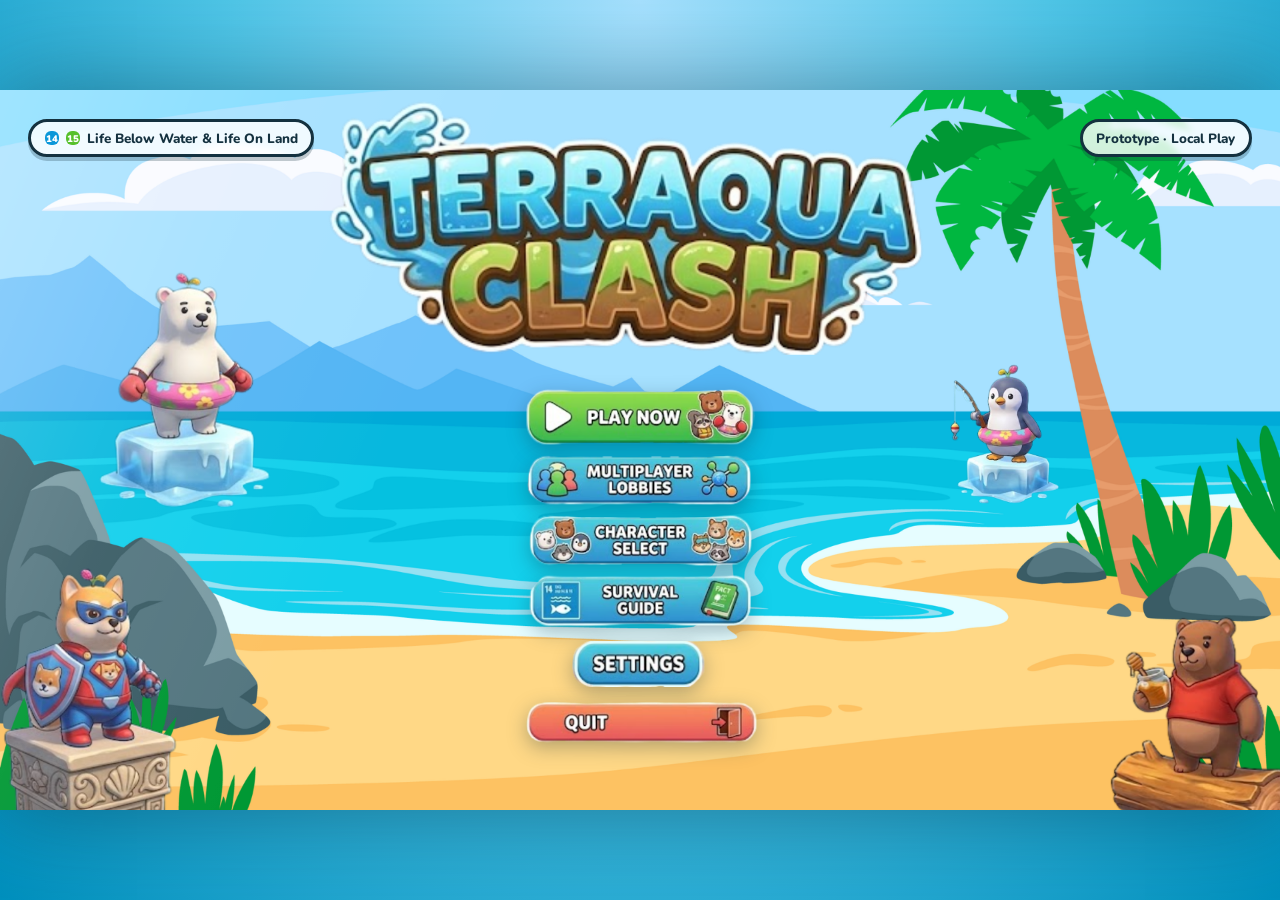
==== index.html @ 5fbede94 "Initial commit: landing page + core gameplay prototype Terraqua Clash is a physics-based multiplayer" ====
<!DOCTYPE html>
<html lang="en">
<head>
<meta charset="UTF-8">
<meta name="viewport" content="width=device-width, initial-scale=1.0, viewport-fit=cover">
<title>Terraqua Clash — 3D Physics-Based Multiplayer Animal Survival Arena</title>
<meta name="description" content="Terraqua Clash: a physics-based animal survival arena built around a real-time Tide-Shift Mechanic, targeting SDG 14 (Life Below Water) and SDG 15 (Life on Land).">
<link rel="preconnect" href="https://fonts.googleapis.com">
<link rel="preconnect" href="https://fonts.gstatic.com" crossorigin>
<link href="https://fonts.googleapis.com/css2?family=Baloo+2:wght@600;700;800&family=Nunito:wght@600;700;800;900&display=swap" rel="stylesheet">
<link rel="stylesheet" href="css/styles.css">
</head>
<body>

<!-- =====================================================================
     LANDING PAGE
     The design was delivered as separate 1920×1080 layers, each with its
     content already at its final composite position, so the page simply
     stacks them. Buttons are cropped out of their own layer with sprite
     background maths (see .menu-btn rules in css/styles.css).
     ===================================================================== -->
<div class="stage-wrap">
  <main class="stage" id="stage">

    <img class="layer layer--bg"    src="TERRAQUA_ELEMENTS/2.png" alt="" aria-hidden="true">
    <img class="layer layer--chars" src="TERRAQUA_ELEMENTS/4.png" alt="" aria-hidden="true">
    <img class="layer layer--logo"  src="TERRAQUA_ELEMENTS/3.png" alt="Terraqua Clash">

    <h1 class="sr-only">Terraqua Clash — a physics-based multiplayer animal survival arena</h1>

    <div class="stage-badge stage-badge--sdg">
      <span class="sdg-dot sdg-14">14</span>
      <span class="sdg-dot sdg-15">15</span>
      <span>Life Below Water &amp; Life On Land</span>
    </div>
    <div class="stage-badge stage-badge--build">Prototype · Local Play</div>

    <nav class="menu" id="menu" aria-label="Main menu">
      <button class="menu-btn btn-play" id="btnPlay" type="button">
        <span class="sr-only">Play Now — choose a habitat and start a match</span>
      </button>
      <button class="menu-btn btn-multiplayer" type="button" data-floater="fl-multiplayer">
        <span class="sr-only">Multiplayer Lobbies — set up local players and AI opponents</span>
      </button>
      <button class="menu-btn btn-character" id="btnCharacter" type="button">
        <span class="sr-only">Character Select — pick an animal for each player</span>
      </button>
      <button class="menu-btn btn-guide" type="button" data-floater="fl-guide">
        <span class="sr-only">Survival Guide — how to play, controls, Tide-Shift and the SDG background</span>
      </button>
      <button class="menu-btn btn-settings" type="button" data-floater="fl-settings">
        <span class="sr-only">Settings — audio, match length and visual options</span>
      </button>
      <button class="menu-btn btn-quit" type="button" data-floater="fl-quit">
        <span class="sr-only">Quit</span>
      </button>
    </nav>

  </main>
</div>

<!-- =====================================================================
     FLOATER — MULTIPLAYER LOBBIES
     ===================================================================== -->
<div class="floater-root" id="fl-multiplayer" role="dialog" aria-modal="true" aria-labelledby="fl-mp-title" aria-hidden="true">
  <div class="floater__scrim"></div>
  <div class="floater">
    <header class="floater__head">
      <span class="floater__icon" aria-hidden="true">👥</span>
      <div>
        <div class="floater__title outlined" id="fl-mp-title">Multiplayer Lobbies</div>
      </div>
      <button class="floater__close" type="button" data-floater-close aria-label="Close">✕</button>
    </header>

    <div class="floater__body">
      <div class="note note--warn">
        <strong>This build runs local multiplayer</strong> — up to four players share one keyboard,
        with AI filling any empty seats. The match loop and player state are kept separate from
        input so a networked layer can be dropped in later without a rewrite.
      </div>

      <div class="field">
        <div>
          <div class="field__label">Local players</div>
          <div class="field__hint">Humans sharing this keyboard</div>
        </div>
        <div class="field__control">
          <div class="seg" id="segHumans" role="group" aria-label="Number of local players">
            <button type="button" data-v="1">1</button>
            <button type="button" data-v="2">2</button>
            <button type="button" data-v="3">3</button>
            <button type="button" data-v="4">4</button>
          </div>
        </div>
      </div>

      <div class="field">
        <div>
          <div class="field__label">AI opponents</div>
          <div class="field__hint">Fills the remaining seats — four animals max</div>
        </div>
        <div class="field__control">
          <div class="seg" id="segBots" role="group" aria-label="Number of AI opponents">
            <button type="button" data-v="0">0</button>
            <button type="button" data-v="1">1</button>
            <button type="button" data-v="2">2</button>
            <button type="button" data-v="3">3</button>
          </div>
        </div>
      </div>

      <h3>Seat assignments</h3>
      <table class="ctrl-table" id="lobbyTable">
        <thead><tr><th>Seat</th><th>Controls</th><th>Animal</th></tr></thead>
        <tbody></tbody>
      </table>

      <p style="margin-top:.9em"><strong>Gamepads:</strong> plug one in and it takes over that seat automatically —
      left stick to move, bottom face button to dash.</p>
    </div>

    <footer class="floater__foot">
      <button class="tq-btn tq-btn--ghost" type="button" data-floater-close>Close</button>
      <button class="tq-btn tq-btn--ghost" type="button" id="mpToCharacters">Change Animals</button>
      <button class="tq-btn tq-btn--green" type="button" id="mpStart" data-autofocus>Start Match →</button>
    </footer>
  </div>
</div>

<!-- =====================================================================
     FLOATER — SURVIVAL GUIDE  (how to play / controls / tide / SDG / species)
     ===================================================================== -->
<div class="floater-root" id="fl-guide" role="dialog" aria-modal="true" aria-labelledby="fl-guide-title" aria-hidden="true">
  <div class="floater__scrim"></div>
  <div class="floater">
    <header class="floater__head floater__head--green">
      <span class="floater__icon" aria-hidden="true">📗</span>
      <div class="floater__title outlined" id="fl-guide-title">Survival Guide</div>
      <button class="floater__close" type="button" data-floater-close aria-label="Close">✕</button>
    </header>

    <div class="floater__tabs" role="tablist">
      <button class="tab" role="tab" data-tab="how" aria-selected="true" data-autofocus>How to Play</button>
      <button class="tab" role="tab" data-tab="controls" aria-selected="false">Controls</button>
      <button class="tab" role="tab" data-tab="tide" aria-selected="false">Tide-Shift</button>
      <button class="tab" role="tab" data-tab="power" aria-selected="false">Power-ups</button>
      <button class="tab" role="tab" data-tab="sdg" aria-selected="false">SDG 14 &amp; 15</button>
      <button class="tab" role="tab" data-tab="species" aria-selected="false">Species</button>
    </div>

    <div class="floater__body">

      <section data-panel="how">
        <h3>The one-sentence version</h3>
        <p>Shove every other animal off the island before the timer runs out — while the island itself
        keeps turning from land into water underneath you.</p>

        <h3>Winning a round</h3>
        <ul>
          <li>There is <strong>no health and no damage</strong>. The whole fight is positioning: barge rivals
              into deep water, or strand them in a biome that drains them.</li>
          <li>You are out if you <strong>fall into deep water</strong> (the dark blue), or if your
              <strong>stamina ring empties</strong> while you are stuck in the wrong biome.</li>
          <li>Last animal standing wins immediately. If the timer expires with several still alive, the win
              goes to the <strong>highest score</strong> — survival time plus knockouts you caused.</li>
          <li>In the closing seconds the <strong>sea level rises for good</strong> and the island erodes from
              its edges inward, so a stalemate cannot last.</li>
        </ul>

        <h3>Shoving</h3>
        <p>Every collision transfers a push scaled by your <strong>Push</strong> stat and how fast you were
        moving. Hold a direction and slam into someone to nudge them; use <strong>Dash</strong> for a
        committed hit that sends light animals flying. Dash has a short cooldown, and missing leaves you
        skidding — so it is a real risk near an edge.</p>
      </section>

      <section data-panel="controls" hidden>
        <h3>Keyboard — four players, one keyboard</h3>
        <table class="ctrl-table">
          <thead><tr><th>Player</th><th>Move</th><th>Dash</th></tr></thead>
          <tbody>
            <tr>
              <td><span class="player-dot" style="background:#FF6B5B"></span>Player 1</td>
              <td><span class="kbd">W</span><span class="kbd">A</span><span class="kbd">S</span><span class="kbd">D</span></td>
              <td><span class="kbd">Space</span></td>
            </tr>
            <tr>
              <td><span class="player-dot" style="background:#4CC8DA"></span>Player 2</td>
              <td><span class="kbd">↑</span><span class="kbd">←</span><span class="kbd">↓</span><span class="kbd">→</span></td>
              <td><span class="kbd">Enter</span></td>
            </tr>
            <tr>
              <td><span class="player-dot" style="background:#95DA51"></span>Player 3</td>
              <td><span class="kbd">I</span><span class="kbd">J</span><span class="kbd">K</span><span class="kbd">L</span></td>
              <td><span class="kbd">U</span></td>
            </tr>
            <tr>
              <td><span class="player-dot" style="background:#FFD886"></span>Player 4</td>
              <td><span class="kbd">8</span><span class="kbd">4</span><span class="kbd">5</span><span class="kbd">6</span> <em>(numpad)</em></td>
              <td><span class="kbd">0</span> <em>(numpad)</em></td>
            </tr>
          </tbody>
        </table>

        <h3>Gamepad</h3>
        <p>Connect a controller and press a button — it claims the lowest free seat. Left stick moves,
        the bottom face button dashes.</p>

        <h3>During a match</h3>
        <p><span class="kbd">P</span> or <span class="kbd">Esc</span> pauses ·
           <span class="kbd">R</span> restarts the round ·
           <span class="kbd">M</span> mutes audio</p>
      </section>

      <section data-panel="tide" hidden>
        <h3>What Tide-Shift actually does</h3>
        <p>The arena is not a flat platform with random puddles. Every tile has a fixed
        <strong>elevation</strong>, and the match has a single <strong>sea level</strong> that rises and falls
        in a slow cycle. Land is simply everything currently above that line.</p>
        <p>Because the whole coastline moves at once, high ridges stay dry the longest and low
        flats flood first — so the map has real geography you can learn and play around, rather than
        tiles flipping at random.</p>

        <div class="note note--sdg14">
          <strong>Watch the banner.</strong> Two seconds before the water turns, the arena announces
          <em>TIDE RISING</em> or <em>TIDE RECEDING</em> and the weather changes to match. That telegraph
          is your window to reach the right ground.
        </div>

        <h3>Biome advantage</h3>
        <ul>
          <li><strong>Land animals</strong> move at full speed on land and lose stamina in water.</li>
          <li><strong>Water animals</strong> are fastest in water and lose stamina on dry land.</li>
          <li><strong>Amphibious animals</strong> never drain, but never get the speed bonus either.</li>
        </ul>
        <p>Your stamina ring sits under your feet. Empty it and you are eliminated — so being caught in the
        wrong biome is just as lethal as being pushed off the edge, and a shove that strands someone
        counts as a kill in slow motion.</p>

        <h3>Rising seas</h3>
        <p>For the last 30 seconds the <em>floor</em> of the tide climbs permanently. Ground that used to
        resurface never does. The island shrinks from the outside in until there is barely a ridge left.</p>
      </section>

      <section data-panel="power" hidden>
        <h3>Four pickups</h3>
        <p>They spawn on the island every few seconds and expire if nobody grabs them. Walk over one to
        use it instantly.</p>
        <ul id="guidePowerList"></ul>
        <p>Only one of each effect can run on you at a time, and picking up a second copy refreshes the
        timer rather than stacking it.</p>
      </section>

      <section data-panel="sdg" hidden>
        <h3>Why this game exists</h3>
        <p>Most survival games are entertainment only. The concepts in
        <strong>SDG 14 (Life Below Water)</strong> and <strong>SDG 15 (Life on Land)</strong> are usually
        taught with static, text-heavy material that struggles to hold a younger audience. Terraqua Clash
        puts the idea in the mechanic instead of in a paragraph.</p>

        <div class="note note--sdg14">
          <strong>SDG 14 — Life Below Water.</strong> Rising and encroaching water is not scenery here; it is
          the thing that kills you. Marine species thrive exactly where terrestrial ones start drowning,
          which is the point: the two systems are not separate.
        </div>
        <div class="note note--sdg15">
          <strong>SDG 15 — Life On Land.</strong> Every habitat in Terrain Select is a real ecosystem under
          real pressure, and the endgame — ground that floods and never comes back — is habitat loss
          rendered as a game rule.
        </div>

        <h3>What a player should walk away with</h3>
        <ul>
          <li>Marine and terrestrial ecosystems are <strong>interdependent</strong>, not parallel.</li>
          <li>Specialists lose ground when a habitat changes faster than they can adapt — the
              generalist on the roster is the one who copes.</li>
          <li>Habitat loss is rarely a single event. It is a slow ratchet, which is why the tide floor
              only ever climbs.</li>
        </ul>

        <p style="opacity:.8"><em>Capstone context: BSIT, University of Perpetual Help System Laguna.
        Pilot group — UPHSL student groups.</em></p>
      </section>

      <section data-panel="species" hidden>
        <h3>Roster field notes</h3>
        <p>Each animal carries a real conservation note, shown again on the results screen after a match.</p>
        <div id="guideSpeciesList"></div>
      </section>

    </div>

    <footer class="floater__foot">
      <button class="tq-btn tq-btn--ghost" type="button" data-floater-close>Close</button>
      <button class="tq-btn tq-btn--green" type="button" id="guidePlay">Play Now →</button>
    </footer>
  </div>
</div>

<!-- =====================================================================
     FLOATER — SETTINGS
     ===================================================================== -->
<div class="floater-root" id="fl-settings" role="dialog" aria-modal="true" aria-labelledby="fl-set-title" aria-hidden="true">
  <div class="floater__scrim"></div>
  <div class="floater floater--sm">
    <header class="floater__head">
      <span class="floater__icon" aria-hidden="true">⚙️</span>
      <div class="floater__title outlined" id="fl-set-title">Settings</div>
      <button class="floater__close" type="button" data-floater-close aria-label="Close">✕</button>
    </header>

    <div class="floater__body">
      <div class="field">
        <div>
          <div class="field__label">Volume</div>
          <div class="field__hint">All sound is synthesised — no audio files ship with the build</div>
        </div>
        <div class="field__control">
          <input type="range" id="setVolume" min="0" max="100" step="5" aria-label="Volume" data-autofocus>
          <span class="field__value" id="setVolumeVal">60%</span>
        </div>
      </div>

      <div class="field">
        <div><div class="field__label">Mute</div></div>
        <div class="field__control">
          <div class="seg" id="setMuted" role="group" aria-label="Mute">
            <button type="button" data-v="0">On</button>
            <button type="button" data-v="1">Muted</button>
          </div>
        </div>
      </div>

      <div class="field">
        <div>
          <div class="field__label">Round length</div>
          <div class="field__hint">Seas start rising for good in the final 30s</div>
        </div>
        <div class="field__control">
          <div class="seg" id="setRound" role="group" aria-label="Round length">
            <button type="button" data-v="60">60s</button>
            <button type="button" data-v="90">90s</button>
            <button type="button" data-v="120">120s</button>
          </div>
        </div>
      </div>

      <div class="field">
        <div>
          <div class="field__label">Tide speed</div>
          <div class="field__hint">Multiplier on each habitat's own tide cycle</div>
        </div>
        <div class="field__control">
          <div class="seg" id="setTide" role="group" aria-label="Tide speed">
            <button type="button" data-v="0.7">Calm</button>
            <button type="button" data-v="1">Normal</button>
            <button type="button" data-v="1.5">Wild</button>
          </div>
        </div>
      </div>

      <div class="field">
        <div><div class="field__label">Weather particles</div>
          <div class="field__hint">Turn off on slower machines</div></div>
        <div class="field__control">
          <div class="seg" id="setParticles" role="group" aria-label="Weather particles">
            <button type="button" data-v="1">On</button><button type="button" data-v="0">Off</button>
          </div>
        </div>
      </div>

      <div class="field">
        <div><div class="field__label">Screen shake</div></div>
        <div class="field__control">
          <div class="seg" id="setShake" role="group" aria-label="Screen shake">
            <button type="button" data-v="1">On</button><button type="button" data-v="0">Off</button>
          </div>
        </div>
      </div>

      <div class="field">
        <div><div class="field__label">Player name tags</div></div>
        <div class="field__control">
          <div class="seg" id="setNames" role="group" aria-label="Player name tags">
            <button type="button" data-v="1">On</button><button type="button" data-v="0">Off</button>
          </div>
        </div>
      </div>
    </div>

    <footer class="floater__foot">
      <button class="tq-btn tq-btn--ghost tq-btn--sm" type="button" id="setReset">Reset to defaults</button>
      <button class="tq-btn" type="button" data-floater-close>Done</button>
    </footer>
  </div>
</div>

<!-- =====================================================================
     FLOATER — QUIT
     ===================================================================== -->
<div class="floater-root" id="fl-quit" role="dialog" aria-modal="true" aria-labelledby="fl-quit-title" aria-hidden="true">
  <div class="floater__scrim"></div>
  <div class="floater floater--sm">
    <header class="floater__head floater__head--red">
      <span class="floater__icon" aria-hidden="true">🚪</span>
      <div class="floater__title outlined" id="fl-quit-title">Leave the island?</div>
      <button class="floater__close" type="button" data-floater-close aria-label="Close">✕</button>
    </header>
    <div class="floater__body">
      <p>Thanks for playing the Terraqua Clash prototype.</p>
      <div class="note note--sdg14">
        <strong>Before you go:</strong> the Arctic sea ice that Nanuq hunts from is retreating by
        roughly 13% per decade — and six of the seven sea turtle species Tala belongs to are threatened.
      </div>
      <p id="quitNote" style="opacity:.75; font-size:.85rem"></p>
    </div>
    <footer class="floater__foot">
      <button class="tq-btn tq-btn--ghost" type="button" data-floater-close data-autofocus>Keep Playing</button>
      <button class="tq-btn tq-btn--red" type="button" id="quitConfirm">Quit</button>
    </footer>
  </div>
</div>

<script src="js/core.js"></script>
<script src="js/animals.js"></script>
<script src="js/terrains.js"></script>
<script src="js/powerups.js"></script>
<script src="js/landing.js"></script>
</body>
</html>
---- css/styles.css ----
/* =========================================================================
   TERRAQUA CLASH — shared theme
   Palette sampled directly from /TERRAQUA_ELEMENTS/ design layers so every
   page matches the landing page art exactly.
   ========================================================================= */

:root{
  /* --- sampled from 2.png (beach background) --- */
  --sky:        #85DDFF;
  --sky-2:      #A6E1FF;
  --mtn:        #6FC2FA;
  --sea-deep:   #00AAD8;
  --sea:        #13D0EC;
  --sea-lt:     #05C1E0;
  --foam:       #94E1F2;
  --sand:       #FFD886;
  --sand-2:     #FDC262;
  --rock:       #547680;
  --rock-dk:    #38626C;
  --leaf:       #009834;
  --wood:       #DC8C5C;

  /* --- sampled from the button layers (5–10.png) --- */
  --green-1:    #95DA51;
  --green-2:    #3FBA54;
  --blue-1:     #4CC8DA;
  --blue-2:     #3796CE;
  --blue-3:     #1F7FAB;
  --red-1:      #F8865B;
  --red-2:      #DE575D;
  --gold-1:     #FFD886;
  --gold-2:     #F0A93C;

  /* --- sampled from 3.png (logo) --- */
  --ice-lt:     #ADF2F5;
  --ice-dk:     #39A7D8;
  --dirt:       #A37042;
  --dirt-dk:    #3D2713;

  /* --- ink / outline system (the design's heavy cartoon outline) --- */
  --ink:        #14313F;
  --ink-soft:   #2A5163;
  --cream:      #FFF7E4;
  --cream-2:    #FFE9BE;

  --r-pill: 999px;
  --r-lg: 26px;
  --r-md: 18px;
  --r-sm: 12px;

  --shadow-lift: 0 10px 0 rgba(20,49,63,.28), 0 18px 34px rgba(20,49,63,.35);
  --shadow-panel: 0 18px 0 rgba(20,49,63,.22), 0 34px 70px rgba(20,49,63,.45);

  --font-display: 'Baloo 2', 'Fredoka', 'Trebuchet MS', system-ui, sans-serif;
  --font-ui: 'Nunito', 'Segoe UI', system-ui, sans-serif;
}

*,*::before,*::after{ box-sizing:border-box; margin:0; padding:0; }

html,body{ height:100%; }

body{
  font-family: var(--font-ui);
  color: var(--ink);
  background: var(--sea-deep);
  overflow:hidden;
  -webkit-font-smoothing: antialiased;
}

img{ display:block; max-width:100%; }
button{ font:inherit; color:inherit; border:0; background:none; cursor:pointer; }

/* Chunky outlined game text — text-shadow outline works in every browser,
   unlike -webkit-text-stroke + paint-order. */
.outlined{
  color:#fff;
  text-shadow:
    -2px -2px 0 var(--ink),  2px -2px 0 var(--ink),
    -2px  2px 0 var(--ink),  2px  2px 0 var(--ink),
     0   -3px 0 var(--ink),  0    3px 0 var(--ink),
    -3px  0   0 var(--ink),  3px  0   0 var(--ink),
     0    5px 0 rgba(20,49,63,.35);
  letter-spacing:.02em;
}
.outlined-sm{
  color:#fff;
  text-shadow:
    -1px -1px 0 var(--ink), 1px -1px 0 var(--ink),
    -1px  1px 0 var(--ink), 1px  1px 0 var(--ink),
     0    2px 0 rgba(20,49,63,.4);
}

/* =========================================================================
   LETTERBOXED 16:9 STAGE  (landing page renders the design 1:1)
   ========================================================================= */

.stage-wrap{
  position:fixed; inset:0;
  display:flex; align-items:center; justify-content:center;
  background:
    radial-gradient(ellipse at 50% 0%, #A6E1FF 0%, #4FC6E8 45%, #0090BE 100%);
}

.stage{
  position:relative;
  width:  min(100vw, calc(100vh * 16 / 9));
  height: min(100vh, calc(100vw * 9 / 16));
  overflow:hidden;
  box-shadow: 0 0 90px rgba(0,40,60,.45);
}

/* Every design layer is a full-frame 1920×1080 PNG, so they simply stack. */
.layer{
  position:absolute; inset:0;
  width:100%; height:100%;
  object-fit:cover;
  pointer-events:none;
  user-select:none;
}
.layer--bg{ z-index:1; }
.layer--chars{ z-index:2; animation: charFloat 6s ease-in-out infinite; }
.layer--logo{ z-index:4; animation: logoBob 4.5s ease-in-out infinite; }

@keyframes charFloat{
  0%,100%{ transform:translateY(0) }
  50%    { transform:translateY(-.6%) }
}
@keyframes logoBob{
  0%,100%{ transform:translateY(0) scale(1) }
  50%    { transform:translateY(-1.1%) scale(1.012) }
}

/* soft sun shafts over the art */
.stage::after{
  content:''; position:absolute; inset:0; z-index:3; pointer-events:none;
  background: linear-gradient(112deg, rgba(255,255,255,.22) 0%, rgba(255,255,255,.05) 18%, transparent 34%);
  mix-blend-mode:screen;
}

/* =========================================================================
   MENU BUTTONS — each is cropped out of its own 1920×1080 layer via
   background-size / background-position sprite math (values precomputed
   from the measured alpha bounding boxes).
   ========================================================================= */

.menu{ position:absolute; inset:0; z-index:5; }

.menu-btn{
  position:absolute;
  background-repeat:no-repeat;
  image-rendering:auto;
  transform-origin:50% 50%;
  transition: transform .16s cubic-bezier(.34,1.56,.64,1), filter .16s ease;
  filter: drop-shadow(0 6px 10px rgba(10,40,55,.32));
}
.menu-btn:hover,
.menu-btn:focus-visible{
  transform: translateY(-4px) scale(1.045);
  filter: drop-shadow(0 12px 16px rgba(10,40,55,.4)) brightness(1.07) saturate(1.06);
  outline:none;
}
.menu-btn:focus-visible::after{
  content:''; position:absolute; inset:-8px;
  border:4px solid #fff; border-radius:var(--r-pill);
  box-shadow:0 0 0 4px var(--ink);
}
.menu-btn:active{ transform: translateY(2px) scale(.985); }

/* PLAY NOW — 5.png  bbox 789,448 343×84 */
.btn-play{
  left:41.094%; top:41.481%; width:17.865%; height:7.778%;
  background-image:url('../TERRAQUA_ELEMENTS/5.png');
  background-size:559.767% 1285.714%;
  background-position:50.032% 44.980%;
  animation: playPulse 2.6s ease-in-out infinite;
}
@keyframes playPulse{
  0%,100%{ transform:scale(1) }
  50%    { transform:scale(1.035) }
}
.btn-play:hover, .btn-play:focus-visible{ animation:none; }

/* MULTIPLAYER LOBBIES — 6.png  bbox 790,547 337×76 */
.btn-multiplayer{
  left:41.146%; top:50.648%; width:17.552%; height:7.037%;
  background-image:url('../TERRAQUA_ELEMENTS/6.png');
  background-size:569.733% 1421.053%;
  background-position:49.905% 54.482%;
}

/* CHARACTER SELECT — 7.png  bbox 793,638 335×76 */
.btn-character{
  left:41.302%; top:59.074%; width:17.448%; height:7.037%;
  background-image:url('../TERRAQUA_ELEMENTS/7.png');
  background-size:573.134% 1421.053%;
  background-position:50.032% 63.546%;
}

/* SURVIVAL GUIDE — 8.png  bbox 793,728 334×78 */
.btn-guide{
  left:41.302%; top:67.407%; width:17.396%; height:7.222%;
  background-image:url('../TERRAQUA_ELEMENTS/8.png');
  background-size:574.850% 1384.615%;
  background-position:50.000% 72.655%;
}

/* SETTINGS — 9.png  bbox 858,827 200×68 */
.btn-settings{
  left:44.688%; top:76.574%; width:10.417%; height:6.296%;
  background-image:url('../TERRAQUA_ELEMENTS/9.png');
  background-size:960.000% 1588.235%;
  background-position:49.884% 81.719%;
}

/* QUIT — 10.png  bbox 789,918 346×62 */
.btn-quit{
  left:41.094%; top:85.000%; width:18.021%; height:5.741%;
  background-image:url('../TERRAQUA_ELEMENTS/10.png');
  background-size:554.913% 1741.935%;
  background-position:50.127% 90.177%;
}

/* corner badges on the landing page */
.stage-badge{
  position:absolute; z-index:6;
  font-family:var(--font-ui); font-weight:800;
  font-size:clamp(.6rem, 1.05vw, 1rem);
  padding:.5em 1em; border-radius:var(--r-pill);
  background:rgba(255,255,255,.82);
  border:3px solid var(--ink);
  color:var(--ink);
  box-shadow:0 4px 0 rgba(20,49,63,.25);
  backdrop-filter:blur(3px);
}
.stage-badge--sdg{ left:2.2%; top:4%; display:flex; align-items:center; gap:.5em; }
.stage-badge--build{ right:2.2%; top:4%; }
.sdg-dot{
  width:1.5em; height:1.5em; border-radius:6px; display:grid; place-items:center;
  font-size:.72em; color:#fff; font-weight:900;
}
.sdg-14{ background:#0A97D9; }
.sdg-15{ background:#56C02B; }

/* =========================================================================
   SHARED BUTTON (CSS recreation of the design's pill buttons, for subpages)
   ========================================================================= */

.tq-btn{
  position:relative;
  display:inline-flex; align-items:center; justify-content:center; gap:.6em;
  font-family:var(--font-display); font-weight:800;
  font-size:clamp(.95rem,1.5vw,1.35rem);
  text-transform:uppercase;
  padding:.62em 1.5em;
  border-radius:var(--r-pill);
  border:4px solid var(--ink);
  color:#fff;
  background:linear-gradient(180deg, var(--b1) 0%, var(--b1) 42%, var(--b2) 100%);
  --b1:var(--blue-1); --b2:var(--blue-2);
  box-shadow:
    inset 0 3px 0 rgba(255,255,255,.55),
    inset 0 -6px 0 rgba(0,0,0,.14),
    0 6px 0 rgba(20,49,63,.55),
    0 12px 20px rgba(20,49,63,.3);
  text-shadow:
    -1.5px -1.5px 0 var(--ink), 1.5px -1.5px 0 var(--ink),
    -1.5px  1.5px 0 var(--ink), 1.5px  1.5px 0 var(--ink),
     0 3px 0 rgba(20,49,63,.4);
  transition:transform .14s cubic-bezier(.34,1.56,.64,1), box-shadow .14s ease, filter .14s ease;
}
.tq-btn:hover, .tq-btn:focus-visible{
  transform:translateY(-3px);
  filter:brightness(1.08) saturate(1.05);
  box-shadow:
    inset 0 3px 0 rgba(255,255,255,.55),
    inset 0 -6px 0 rgba(0,0,0,.14),
    0 9px 0 rgba(20,49,63,.55),
    0 16px 26px rgba(20,49,63,.35);
  outline:none;
}
.tq-btn:focus-visible{ box-shadow: inset 0 3px 0 rgba(255,255,255,.55), 0 0 0 4px #fff, 0 0 0 8px var(--ink); }
.tq-btn:active{ transform:translateY(4px); box-shadow: inset 0 3px 0 rgba(255,255,255,.4), 0 2px 0 rgba(20,49,63,.55); }
.tq-btn[disabled]{ opacity:.45; pointer-events:none; filter:grayscale(.6); }

.tq-btn--green{ --b1:var(--green-1); --b2:var(--green-2); }
.tq-btn--red{   --b1:var(--red-1);   --b2:var(--red-2); }
.tq-btn--gold{  --b1:var(--gold-1);  --b2:var(--gold-2); }
.tq-btn--ghost{
  --b1:rgba(255,255,255,.9); --b2:rgba(226,242,250,.9);
  color:var(--ink); text-shadow:none;
}
.tq-btn--sm{ font-size:clamp(.75rem,1.1vw,.95rem); padding:.5em 1.15em; border-width:3px; }
.tq-btn--lg{ font-size:clamp(1.1rem,2vw,1.75rem); padding:.7em 2em; }

/* =========================================================================
   SUBPAGE SHELL — same beach art, scrimmed for legibility
   ========================================================================= */

.page{
  position:fixed; inset:0;
  display:flex; flex-direction:column;
  background:
    linear-gradient(180deg, rgba(0,60,90,.42) 0%, rgba(0,45,75,.62) 100%),
    url('../TERRAQUA_ELEMENTS/2.png') center/cover no-repeat fixed,
    var(--sea-deep);
}

.topbar{
  flex:none;
  display:flex; align-items:center; gap:clamp(.6rem,1.6vw,1.4rem);
  padding:clamp(.7rem,1.6vw,1.3rem) clamp(1rem,3vw,2.4rem);
  background:linear-gradient(180deg, rgba(20,49,63,.55), rgba(20,49,63,.22));
  border-bottom:4px solid rgba(20,49,63,.5);
  backdrop-filter:blur(6px);
}
.topbar__logo{
  height:clamp(38px,5.4vh,64px); width:auto; flex:none;
  /* crop the logo out of its 1920×1080 layer (bbox 494,17 890×380) */
  aspect-ratio:890/380;
  background:url('../TERRAQUA_ELEMENTS/3.png') no-repeat;
  background-size:215.730% 284.211%;
  background-position:47.961% 2.429%;
}
.topbar__title{
  font-family:var(--font-display); font-weight:800;
  font-size:clamp(1.1rem,2.6vw,2.1rem);
  margin-right:auto;
}
.topbar__sub{
  font-family:var(--font-ui); font-weight:700; color:#DFF4FF;
  font-size:clamp(.7rem,1.1vw,.95rem); opacity:.85;
  margin-top:-.2em;
}

.page__body{
  flex:1; min-height:0;
  overflow-y:auto; overflow-x:hidden;
  padding:clamp(1rem,2.4vw,2.2rem) clamp(1rem,3vw,2.4rem) clamp(6rem,10vh,8rem);
}
.page__footer{
  position:fixed; left:0; right:0; bottom:0; z-index:20;
  display:flex; align-items:center; justify-content:space-between; gap:1rem; flex-wrap:wrap;
  padding:clamp(.7rem,1.6vw,1.2rem) clamp(1rem,3vw,2.4rem);
  background:linear-gradient(0deg, rgba(20,49,63,.85), rgba(20,49,63,.35));
  border-top:4px solid rgba(20,49,63,.5);
  backdrop-filter:blur(8px);
}
.footer__hint{
  font-weight:800; color:#DFF4FF; font-size:clamp(.72rem,1.15vw,.95rem);
  display:flex; align-items:center; gap:.6em; flex-wrap:wrap;
}

.section-head{
  display:flex; align-items:baseline; gap:.8em; flex-wrap:wrap;
  margin:0 0 clamp(.7rem,1.6vw,1.2rem);
}
.section-head h2{
  font-family:var(--font-display); font-weight:800;
  font-size:clamp(1.2rem,2.6vw,2rem);
}
.section-head p{ color:#D5EEFB; font-weight:700; font-size:clamp(.75rem,1.2vw,1rem); }

/* =========================================================================
   CARDS (character + terrain grids)
   ========================================================================= */

.card-grid{
  display:grid;
  grid-template-columns:repeat(auto-fill, minmax(min(210px,100%), 1fr));
  gap:clamp(.7rem,1.6vw,1.2rem);
}
.card-grid--wide{ grid-template-columns:repeat(auto-fill, minmax(min(300px,100%), 1fr)); }

.card{
  position:relative; text-align:left;
  display:flex; flex-direction:column;
  border-radius:var(--r-lg);
  border:4px solid var(--ink);
  background:linear-gradient(180deg, var(--cream) 0%, var(--cream-2) 100%);
  box-shadow:0 8px 0 rgba(20,49,63,.5), 0 16px 28px rgba(20,49,63,.35);
  overflow:hidden;
  transition:transform .16s cubic-bezier(.34,1.56,.64,1), box-shadow .16s ease;
}
.card:hover, .card:focus-visible{
  transform:translateY(-6px);
  box-shadow:0 14px 0 rgba(20,49,63,.5), 0 24px 40px rgba(20,49,63,.4);
  outline:none;
}
.card:focus-visible{ box-shadow:0 0 0 4px #fff, 0 0 0 9px var(--ink), 0 14px 0 rgba(20,49,63,.5); }
.card[aria-pressed="true"], .card.is-selected{
  transform:translateY(-6px);
  border-color:#fff;
  box-shadow:0 0 0 5px var(--green-2), 0 14px 0 rgba(20,49,63,.5), 0 24px 40px rgba(20,49,63,.4);
}
.card[aria-pressed="true"]::after, .card.is-selected::after{
  content:'✓'; position:absolute; top:.5rem; right:.5rem; z-index:3;
  width:2rem; height:2rem; border-radius:50%;
  display:grid; place-items:center;
  background:var(--green-2); color:#fff; font-weight:900; font-size:1.1rem;
  border:3px solid var(--ink);
}
.card[data-taken="true"]{ filter:grayscale(.55) brightness(.9); }

.card__art{
  position:relative;
  aspect-ratio:1/1;
  background:linear-gradient(180deg, var(--sky-2) 0%, var(--sea) 62%, var(--sea-deep) 100%);
  border-bottom:4px solid var(--ink);
}
.card__art canvas{ position:absolute; inset:0; width:100%; height:100%; }
.card__body{ padding:.7rem .8rem .85rem; display:flex; flex-direction:column; gap:.45rem; flex:1; }
.card__name{
  font-family:var(--font-display); font-weight:800;
  font-size:clamp(1rem,1.5vw,1.25rem); line-height:1.05; color:var(--ink);
}
.card__species{ font-size:.78rem; font-weight:800; color:var(--ink-soft); opacity:.8; margin-top:-.25em; }
.card__blurb{ font-size:.8rem; font-weight:600; color:#3c5a68; line-height:1.35; }

.chip{
  display:inline-flex; align-items:center; gap:.35em;
  font-size:.68rem; font-weight:900; text-transform:uppercase; letter-spacing:.04em;
  padding:.3em .7em; border-radius:var(--r-pill);
  border:2.5px solid var(--ink); color:#fff;
}
.chip--land{ background:var(--leaf); }
.chip--water{ background:var(--sea-deep); }
.chip--amphi{ background:linear-gradient(90deg, var(--sea-deep) 50%, var(--leaf) 50%); }
.chip--sdg14{ background:#0A97D9; }
.chip--sdg15{ background:#56C02B; }
.chip-row{ display:flex; flex-wrap:wrap; gap:.35rem; }

/* stat bars */
.stats{ display:grid; gap:.28rem; margin-top:auto; padding-top:.3rem; }
.stat{ display:grid; grid-template-columns:4.2em 1fr; align-items:center; gap:.5em; }
.stat__label{ font-size:.65rem; font-weight:900; text-transform:uppercase; color:var(--ink-soft); letter-spacing:.03em; }
.stat__track{
  display:block;                 /* spans are inline: without this the bar has no height */
  height:.62rem; border-radius:var(--r-pill);
  background:rgba(20,49,63,.16); border:2px solid var(--ink); overflow:hidden;
}
.stat__fill{
  display:block;                 /* ...and an inline fill ignores width/height entirely */
  height:100%; border-radius:var(--r-pill);
  background:linear-gradient(90deg,var(--green-1),var(--green-2));
}
.stat--push .stat__fill{ background:linear-gradient(90deg,var(--red-1),var(--red-2)); }
.stat--size .stat__fill{ background:linear-gradient(90deg,var(--gold-1),var(--gold-2)); }
.stat--grip .stat__fill{ background:linear-gradient(90deg,var(--blue-1),var(--blue-3)); }

/* =========================================================================
   FLOATERS (modals)
   ========================================================================= */

.floater-root{ position:fixed; inset:0; z-index:100; display:none; }
.floater-root.is-open{ display:block; }

.floater__scrim{
  position:absolute; inset:0;
  background:rgba(6,38,54,.62);
  backdrop-filter:blur(5px);
  animation:fadeIn .18s ease;
}
@keyframes fadeIn{ from{opacity:0} to{opacity:1} }

.floater{
  position:absolute; left:50%; top:50%;
  transform:translate(-50%,-50%);
  width:min(94vw, 860px);
  max-height:min(88vh, 780px);
  display:flex; flex-direction:column;
  border-radius:var(--r-lg);
  border:5px solid var(--ink);
  background:linear-gradient(180deg, var(--cream) 0%, var(--cream-2) 100%);
  box-shadow:var(--shadow-panel);
  animation:popIn .24s cubic-bezier(.34,1.56,.64,1);
  overflow:hidden;
}
.floater--sm{ width:min(94vw, 520px); }
@keyframes popIn{
  from{ opacity:0; transform:translate(-50%,-46%) scale(.92) }
  to  { opacity:1; transform:translate(-50%,-50%) scale(1) }
}

.floater__head{
  flex:none; position:relative;
  display:flex; align-items:center; gap:.7rem;
  padding:.85rem 3.4rem .85rem 1.2rem;
  background:linear-gradient(180deg, var(--blue-1), var(--blue-2));
  border-bottom:5px solid var(--ink);
}
.floater__head--green{ background:linear-gradient(180deg, var(--green-1), var(--green-2)); }
.floater__head--red{ background:linear-gradient(180deg, var(--red-1), var(--red-2)); }
.floater__title{
  font-family:var(--font-display); font-weight:800;
  font-size:clamp(1.05rem,2.2vw,1.6rem); line-height:1.1;
}
.floater__icon{ font-size:clamp(1.2rem,2.4vw,1.8rem); filter:drop-shadow(0 2px 0 rgba(0,0,0,.3)); }
.floater__close{
  position:absolute; right:.7rem; top:50%; transform:translateY(-50%);
  width:2.3rem; height:2.3rem; border-radius:50%;
  display:grid; place-items:center;
  background:#fff; border:3px solid var(--ink);
  font-weight:900; font-size:1.1rem; color:var(--ink);
  box-shadow:0 3px 0 rgba(20,49,63,.5);
  transition:transform .12s ease;
}
.floater__close:hover{ transform:translateY(-50%) scale(1.1) rotate(90deg); }
.floater__close:active{ transform:translateY(calc(-50% + 2px)) scale(.95); }

.floater__tabs{
  flex:none; display:flex; gap:.3rem; overflow-x:auto;
  padding:.6rem .7rem 0; background:rgba(20,49,63,.08);
  border-bottom:3px solid rgba(20,49,63,.2);
}
.tab{
  flex:none;
  font-family:var(--font-display); font-weight:800; font-size:.9rem;
  padding:.45em 1em; border-radius:14px 14px 0 0;
  border:3px solid transparent; border-bottom:0;
  color:var(--ink-soft);
}
.tab:hover{ background:rgba(255,255,255,.5); }
.tab[aria-selected="true"]{
  background:linear-gradient(180deg,#fff,var(--cream));
  border-color:var(--ink); color:var(--ink);
}

.floater__body{
  flex:1; min-height:0; overflow-y:auto;
  padding:clamp(.9rem,2.2vw,1.4rem);
  font-weight:600; line-height:1.55; color:#2f4d5b;
}
.floater__body h3{
  font-family:var(--font-display); font-weight:800; color:var(--ink);
  font-size:1.15rem; margin:1.1em 0 .4em;
}
.floater__body h3:first-child{ margin-top:0; }
.floater__body p{ margin:0 0 .7em; }
.floater__body ul{ margin:0 0 .8em; padding-left:1.1em; }
.floater__body li{ margin-bottom:.35em; }
.floater__body strong{ color:var(--ink); }

.floater__foot{
  flex:none; display:flex; gap:.6rem; justify-content:flex-end; flex-wrap:wrap;
  padding:.85rem 1.2rem;
  background:rgba(20,49,63,.1);
  border-top:3px solid rgba(20,49,63,.2);
}

/* info blocks inside floaters */
.note{
  border-radius:var(--r-md); border:3px solid var(--ink);
  padding:.8rem 1rem; margin:0 0 1rem;
  background:rgba(255,255,255,.72);
  box-shadow:0 4px 0 rgba(20,49,63,.2);
}
.note--sdg14{ border-left:12px solid #0A97D9; }
.note--sdg15{ border-left:12px solid #56C02B; }
.note--warn{ border-left:12px solid var(--gold-2); }

.kbd{
  display:inline-block; min-width:1.9em; text-align:center;
  font-family:var(--font-ui); font-weight:900; font-size:.78em;
  padding:.22em .5em; margin:0 .1em;
  border-radius:7px; background:#fff; color:var(--ink);
  border:2.5px solid var(--ink); box-shadow:0 3px 0 rgba(20,49,63,.55);
}

.ctrl-table{ width:100%; border-collapse:separate; border-spacing:0 .4rem; }
.ctrl-table th{
  text-align:left; font-family:var(--font-display); font-weight:800;
  font-size:.85rem; color:var(--ink); padding:0 .6rem .2rem;
}
.ctrl-table td{
  background:rgba(255,255,255,.72); padding:.55rem .6rem;
  border-top:3px solid var(--ink); border-bottom:3px solid var(--ink);
  font-weight:700; font-size:.85rem;
}
.ctrl-table td:first-child{ border-left:3px solid var(--ink); border-radius:12px 0 0 12px; }
.ctrl-table td:last-child{ border-right:3px solid var(--ink); border-radius:0 12px 12px 0; }
.player-dot{
  display:inline-block; width:.85em; height:.85em; border-radius:50%;
  border:2.5px solid var(--ink); margin-right:.45em; vertical-align:-.08em;
}

/* form rows (settings) */
.field{
  display:grid; grid-template-columns:1fr auto; align-items:center; gap:.8rem;
  padding:.7rem .9rem; margin-bottom:.6rem;
  border-radius:var(--r-md); border:3px solid var(--ink);
  background:rgba(255,255,255,.72);
  box-shadow:0 4px 0 rgba(20,49,63,.2);
}
.field__label{ font-family:var(--font-display); font-weight:800; font-size:1rem; color:var(--ink); }
.field__hint{ font-size:.75rem; font-weight:700; color:#5b7683; margin-top:-.15em; }
.field__control{ display:flex; align-items:center; gap:.6rem; }
.field__value{
  min-width:3.6em; text-align:center;
  font-family:var(--font-display); font-weight:800; font-size:.95rem;
  padding:.2em .5em; border-radius:var(--r-pill);
  background:var(--ink); color:#fff;
}

input[type=range]{
  -webkit-appearance:none; appearance:none;
  width:clamp(90px,22vw,170px); height:.75rem;
  border-radius:var(--r-pill); border:3px solid var(--ink);
  background:linear-gradient(90deg, var(--blue-1), var(--blue-3));
  cursor:pointer;
}
input[type=range]::-webkit-slider-thumb{
  -webkit-appearance:none; appearance:none;
  width:1.35rem; height:1.35rem; border-radius:50%;
  background:#fff; border:3.5px solid var(--ink);
  box-shadow:0 3px 0 rgba(20,49,63,.5);
}
input[type=range]::-moz-range-thumb{
  width:1.2rem; height:1.2rem; border-radius:50%;
  background:#fff; border:3.5px solid var(--ink);
  box-shadow:0 3px 0 rgba(20,49,63,.5);
}

.seg{ display:flex; border-radius:var(--r-pill); border:3px solid var(--ink); overflow:hidden; }
.seg button{
  font-family:var(--font-display); font-weight:800; font-size:.85rem;
  padding:.35em .85em; background:rgba(255,255,255,.85); color:var(--ink-soft);
  border-right:3px solid var(--ink);
}
.seg button:last-child{ border-right:0; }
.seg button[aria-pressed="true"]{ background:linear-gradient(180deg,var(--blue-1),var(--blue-2)); color:#fff; }

/* toast */
.toast{
  position:fixed; left:50%; bottom:clamp(5rem,12vh,8rem); z-index:200;
  transform:translate(-50%, 1.5rem); opacity:0; pointer-events:none;
  font-family:var(--font-display); font-weight:800; font-size:1rem;
  padding:.7em 1.4em; border-radius:var(--r-pill);
  background:linear-gradient(180deg,var(--blue-1),var(--blue-2)); color:#fff;
  border:4px solid var(--ink); box-shadow:0 6px 0 rgba(20,49,63,.55);
  text-shadow:0 2px 0 rgba(20,49,63,.5);
  transition:opacity .2s ease, transform .2s cubic-bezier(.34,1.56,.64,1);
}
.toast.is-on{ opacity:1; transform:translate(-50%,0); }

/* =========================================================================
   RESPONSIVE — narrow / portrait falls back to a stacked menu so the
   sprite buttons stay big enough to tap.
   ========================================================================= */

@media (max-aspect-ratio: 11/10), (max-width: 620px){
  .stage{
    width:100vw; height:100vh;
    display:flex; flex-direction:column; align-items:center; justify-content:flex-start;
    gap:.5rem; padding:2.5rem 1rem 2rem;
  }
  .layer--bg{ object-fit:cover; }
  .layer--chars{ opacity:.35; }
  .layer--logo{ display:none; }

  .stage::before{
    content:''; position:absolute; inset:0; z-index:3;
    background:linear-gradient(180deg, rgba(0,55,85,.25) 0%, rgba(0,45,75,.72) 55%);
  }

  .menu{
    position:relative; inset:auto; z-index:5;
    display:flex; flex-direction:column; align-items:center;
    gap:.75rem; width:100%; max-width:380px; margin-top:auto; margin-bottom:auto;
  }
  .menu::before{
    content:''; display:block; width:100%; height:clamp(110px,22vh,190px);
    background:url('../TERRAQUA_ELEMENTS/3.png') no-repeat;
    background-size:215.730% 284.211%;
    background-position:47.961% 2.429%;
    margin-bottom:.5rem;
  }
  .menu-btn{
    position:relative; left:auto !important; top:auto !important;
    width:100% !important; animation:none;
  }
  .btn-play{ height:clamp(56px,9vh,76px); }
  .btn-multiplayer, .btn-character, .btn-guide{ height:clamp(50px,8vh,68px); }
  .btn-settings{ height:clamp(44px,7vh,58px); width:60% !important; }
  .btn-quit{ height:clamp(42px,6.5vh,56px); }

  .stage-badge--build{ display:none; }
  .stage-badge--sdg{ left:50%; transform:translateX(-50%); top:auto; bottom:1rem; }

  .card-grid{ grid-template-columns:repeat(auto-fill, minmax(min(150px,100%),1fr)); }
  .page__footer{ justify-content:center; }
}

@media (prefers-reduced-motion: reduce){
  *,*::before,*::after{ animation-duration:.001ms !important; animation-iteration-count:1 !important; transition-duration:.001ms !important; }
}

/* scrollbars */
.page__body::-webkit-scrollbar, .floater__body::-webkit-scrollbar{ width:12px; }
.page__body::-webkit-scrollbar-track, .floater__body::-webkit-scrollbar-track{ background:rgba(20,49,63,.15); }
.page__body::-webkit-scrollbar-thumb, .floater__body::-webkit-scrollbar-thumb{
  background:var(--blue-2); border-radius:99px; border:3px solid transparent; background-clip:padding-box;
}
.sr-only{
  position:absolute; width:1px; height:1px; padding:0; margin:-1px;
  overflow:hidden; clip:rect(0,0,0,0); white-space:nowrap; border:0;
}
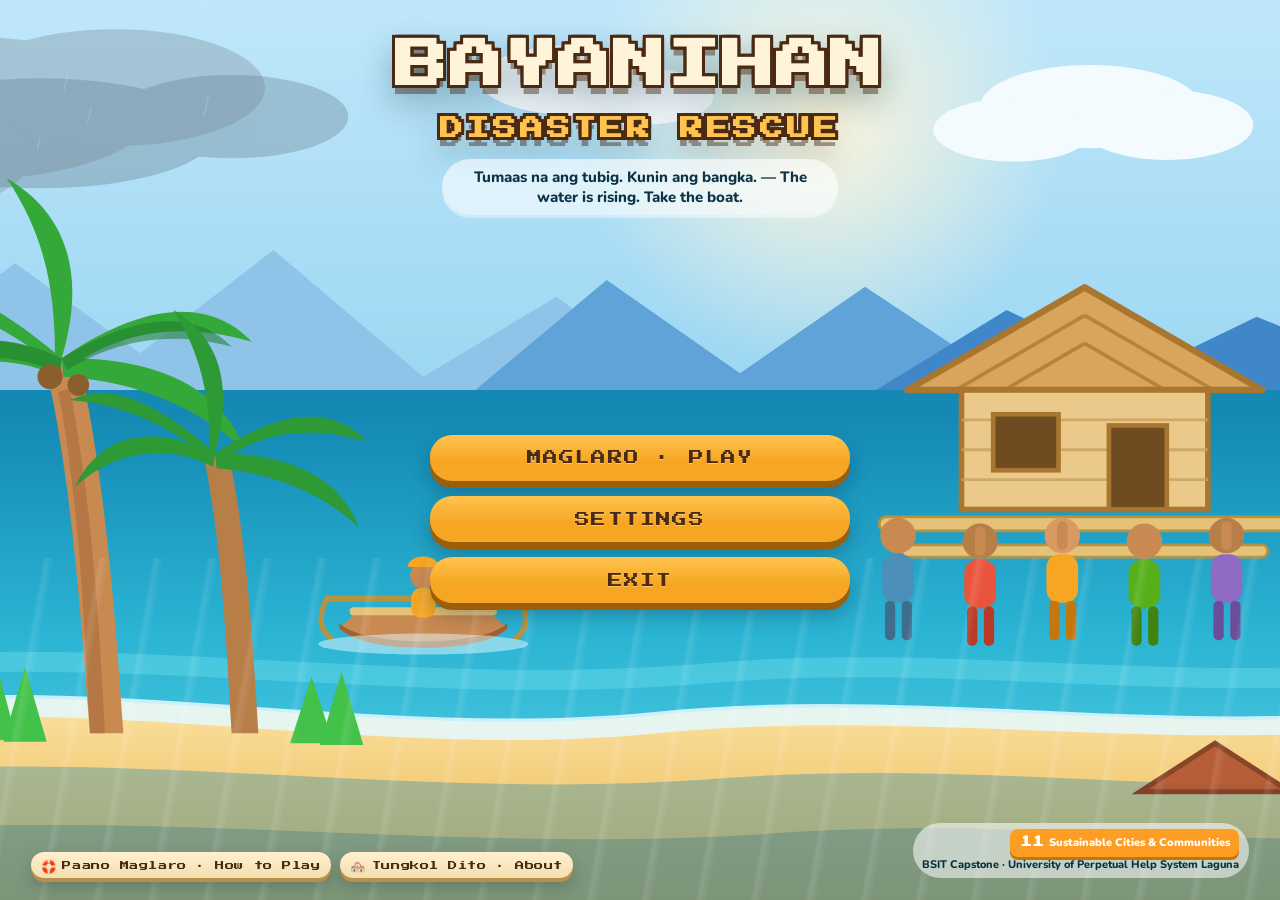
==== commit 568bfbe6: "Rebuild as Bayanihan: Disaster Rescue (SDG 11 flood-rescue prototype) Replaces the Terraqua Clash bu" ====
--- a/index.html
+++ b/index.html
@@ -2,430 +2,743 @@
 <html lang="en">
 <head>
 <meta charset="UTF-8">
-<meta name="viewport" content="width=device-width, initial-scale=1.0, viewport-fit=cover">
-<title>Terraqua Clash — 3D Physics-Based Multiplayer Animal Survival Arena</title>
-<meta name="description" content="Terraqua Clash: a physics-based animal survival arena built around a real-time Tide-Shift Mechanic, targeting SDG 14 (Life Below Water) and SDG 15 (Life on Land).">
+<meta name="viewport" content="width=device-width, initial-scale=1.0, viewport-fit=cover, user-scalable=no">
+<title>Bayanihan: Disaster Rescue — SDG 11 Flood Rescue Prototype</title>
+<meta name="description" content="Bayanihan: Disaster Rescue — a 2D top-down flood-rescue game about preparation, triage and community. BSIT capstone, UPHSL. SDG 11: Sustainable Cities and Communities.">
+<meta name="theme-color" content="#7FC4E8">
 <link rel="preconnect" href="https://fonts.googleapis.com">
 <link rel="preconnect" href="https://fonts.gstatic.com" crossorigin>
-<link href="https://fonts.googleapis.com/css2?family=Baloo+2:wght@600;700;800&family=Nunito:wght@600;700;800;900&display=swap" rel="stylesheet">
+<link href="https://fonts.googleapis.com/css2?family=Press+Start+2P&family=Nunito:wght@700;800;900&display=swap" rel="stylesheet">
 <link rel="stylesheet" href="css/styles.css">
+<link rel="stylesheet" href="css/screens.css">
 </head>
 <body>
 
-<!-- =====================================================================
-     LANDING PAGE
-     The design was delivered as separate 1920×1080 layers, each with its
-     content already at its final composite position, so the page simply
-     stacks them. Buttons are cropped out of their own layer with sprite
-     background maths (see .menu-btn rules in css/styles.css).
-     ===================================================================== -->
-<div class="stage-wrap">
-  <main class="stage" id="stage">
-
-    <img class="layer layer--bg"    src="TERRAQUA_ELEMENTS/2.png" alt="" aria-hidden="true">
-    <img class="layer layer--chars" src="TERRAQUA_ELEMENTS/4.png" alt="" aria-hidden="true">
-    <img class="layer layer--logo"  src="TERRAQUA_ELEMENTS/3.png" alt="Terraqua Clash">
-
-    <h1 class="sr-only">Terraqua Clash — a physics-based multiplayer animal survival arena</h1>
-
-    <div class="stage-badge stage-badge--sdg">
-      <span class="sdg-dot sdg-14">14</span>
-      <span class="sdg-dot sdg-15">15</span>
-      <span>Life Below Water &amp; Life On Land</span>
-    </div>
-    <div class="stage-badge stage-badge--build">Prototype · Local Play</div>
-
-    <nav class="menu" id="menu" aria-label="Main menu">
-      <button class="menu-btn btn-play" id="btnPlay" type="button">
-        <span class="sr-only">Play Now — choose a habitat and start a match</span>
-      </button>
-      <button class="menu-btn btn-multiplayer" type="button" data-floater="fl-multiplayer">
-        <span class="sr-only">Multiplayer Lobbies — set up local players and AI opponents</span>
-      </button>
-      <button class="menu-btn btn-character" id="btnCharacter" type="button">
-        <span class="sr-only">Character Select — pick an animal for each player</span>
-      </button>
-      <button class="menu-btn btn-guide" type="button" data-floater="fl-guide">
-        <span class="sr-only">Survival Guide — how to play, controls, Tide-Shift and the SDG background</span>
-      </button>
-      <button class="menu-btn btn-settings" type="button" data-floater="fl-settings">
-        <span class="sr-only">Settings — audio, match length and visual options</span>
-      </button>
-      <button class="menu-btn btn-quit" type="button" data-floater="fl-quit">
-        <span class="sr-only">Quit</span>
-      </button>
+<div id="app">
+
+<!-- =====================================================================
+     SCREEN 1 — TITLE
+     The delivered reference art belongs to a different project, so the
+     coastal scene is drawn here as inline SVG using the palette sampled
+     from it: sky blue, teal water, sand, foliage green. Composition
+     follows the brief — palms upper-left, a bahay kubo carried by
+     villagers upper-right, water across the bottom third.
+     ===================================================================== -->
+<section class="screen is-active" id="screen-title" aria-label="Title screen">
+  <div class="title-stage">
+
+    <svg class="title-scene" viewBox="0 0 1920 1080" preserveAspectRatio="xMidYMid slice" aria-hidden="true" focusable="false">
+      <defs>
+        <linearGradient id="sky" x1="0" y1="0" x2="0" y2="1">
+          <stop offset="0%"   stop-color="#BFE7FB"/>
+          <stop offset="45%"  stop-color="#9BD6F2"/>
+          <stop offset="100%" stop-color="#7FC4E8"/>
+        </linearGradient>
+        <linearGradient id="seaG" x1="0" y1="0" x2="0" y2="1">
+          <stop offset="0%"   stop-color="#1489B4"/>
+          <stop offset="45%"  stop-color="#2BB4D4"/>
+          <stop offset="100%" stop-color="#5FD6E6"/>
+        </linearGradient>
+        <linearGradient id="sandG" x1="0" y1="0" x2="0" y2="1">
+          <stop offset="0%" stop-color="#FBE1A0"/>
+          <stop offset="100%" stop-color="#E9B44E"/>
+        </linearGradient>
+        <radialGradient id="sun" cx="0.5" cy="0.5" r="0.5">
+          <stop offset="0%" stop-color="#FFF6DA" stop-opacity=".95"/>
+          <stop offset="100%" stop-color="#FFF6DA" stop-opacity="0"/>
+        </radialGradient>
+      </defs>
+
+      <!-- sky + sun -->
+      <rect width="1920" height="1080" fill="url(#sky)"/>
+      <circle cx="1180" cy="150" r="290" fill="url(#sun)"/>
+
+      <!-- storm front rolling in from the left -->
+      <g fill="#8FA6B4" opacity=".5">
+        <ellipse cx="150" cy="130" rx="230" ry="86"/>
+        <ellipse cx="330" cy="105" rx="180" ry="70"/>
+        <ellipse cx="30"  cy="185" rx="200" ry="80"/>
+      </g>
+      <g fill="#6B8393" opacity=".38">
+        <ellipse cx="240" cy="160" rx="210" ry="66"/>
+        <ellipse cx="470" cy="140" rx="140" ry="50"/>
+      </g>
+
+      <!-- fair-weather clouds -->
+      <g fill="#F4FBFF">
+        <ellipse cx="1500" cy="128" rx="132" ry="50"/>
+        <ellipse cx="1592" cy="150" rx="104" ry="42"/>
+        <ellipse cx="1408" cy="156" rx="96"  ry="38"/>
+        <ellipse cx="880"  cy="96"  rx="112" ry="42"/>
+        <ellipse cx="962"  cy="116" rx="86"  ry="34"/>
+      </g>
+
+      <!-- distant mountains -->
+      <path fill="#8FC3E8" d="M0 470 L210 316 L360 424 L520 300 L700 452 L860 356 L1010 470 Z"/>
+      <path fill="#5FA3D9" d="M760 470 L920 336 L1080 448 L1230 344 L1420 470 Z"/>
+      <path fill="#3F87C9" d="M1240 470 L1400 372 L1560 448 L1700 380 L1920 470 L1920 486 L1240 486 Z"/>
+
+      <!-- open sea -->
+      <rect y="468" width="1920" height="200" fill="#1489B4"/>
+      <rect y="500" width="1920" height="580" fill="url(#seaG)"/>
+
+      <!-- sand strip + wet-sand curve (bottom third) -->
+      <path fill="url(#sandG)" d="M0 852 C 300 806, 640 892, 980 858 C 1300 826, 1620 892, 1920 848 L1920 1080 L0 1080 Z"/>
+      <path fill="#E4FAFF" opacity=".85" d="M0 848 C 300 802, 640 888, 980 854 C 1300 822, 1620 888, 1920 844 L1920 866 C 1620 910, 1300 848, 980 880 C 640 914, 300 828, 0 874 Z"/>
+      <path fill="#5FD6E6" opacity=".55" d="M0 792 C 340 758, 700 826, 1040 796 C 1340 770, 1640 826, 1920 788 L1920 812 C 1640 850, 1340 794, 1040 820 C 700 850, 340 782, 0 816 Z"/>
+
+      <!-- floodwater lapping over the sand: the barangay is going under -->
+      <path fill="#3E92A8" opacity=".42" d="M0 928 C 360 898, 700 962, 1060 934 C 1380 910, 1660 964, 1920 930 L1920 1080 L0 1080 Z"/>
+      <path fill="#2A6E80" opacity=".3"  d="M0 998 C 400 970, 760 1026, 1120 1000 C 1440 978, 1680 1024, 1920 998 L1920 1080 L0 1080 Z"/>
+
+      <!-- ============ PALMS + FOLIAGE, UPPER LEFT ============ -->
+      <g>
+        <!-- palm A -->
+        <path d="M300 880 C 286 700, 276 570, 246 434 L286 428 C 316 566, 328 704, 340 880 Z" fill="#C98A52"/>
+        <path d="M300 880 C 292 720, 286 600, 262 470 L276 466 C 300 598, 310 720, 318 880 Z" fill="#9C6335" opacity=".45"/>
+        <g fill="#35A83A">
+          <path d="M266 430 C 150 380, 92 424, 60 486 C 130 424, 200 424, 264 452 Z"/>
+          <path d="M266 430 C 160 340, 96 328, 44 348 C 132 356, 206 396, 262 442 Z"/>
+          <path d="M266 430 C 300 316, 262 250, 200 214 C 250 288, 258 358, 258 430 Z"/>
+          <path d="M266 430 C 380 352, 452 366, 494 410 C 404 384, 330 400, 272 444 Z"/>
+          <path d="M266 430 C 396 428, 462 476, 486 540 C 414 476, 336 456, 268 452 Z"/>
+        </g>
+        <g fill="#1F7B2C" opacity=".55">
+          <path d="M266 430 C 176 388, 118 412, 82 462 C 148 418, 208 424, 264 448 Z"/>
+          <path d="M266 430 C 372 366, 434 380, 470 416 C 396 396, 332 408, 272 444 Z"/>
+        </g>
+        <circle cx="252" cy="452" r="15" fill="#8B5E2E"/>
+        <circle cx="286" cy="462" r="13" fill="#8B5E2E"/>
+
+        <!-- palm B (shorter, behind) -->
+        <path d="M470 880 C 462 742, 456 640, 436 546 L466 542 C 486 638, 494 744, 502 880 Z" fill="#B87E48"/>
+        <g fill="#2E9A35">
+          <path d="M450 544 C 356 500, 306 534, 282 584 C 340 534, 398 536, 448 560 Z"/>
+          <path d="M450 544 C 366 470, 316 462, 276 480 C 348 486, 406 518, 448 554 Z"/>
+          <path d="M450 544 C 476 452, 448 400, 400 372 C 438 432, 444 488, 444 544 Z"/>
+          <path d="M450 544 C 542 482, 600 494, 632 530 C 560 508, 500 520, 454 556 Z"/>
+          <path d="M450 544 C 552 544, 604 582, 622 632 C 566 582, 504 566, 452 562 Z"/>
+        </g>
+
+        <!-- shrubs -->
+        <g fill="#43C24A">
+          <path d="M120 884 L146 790 L172 884 Z"/><path d="M156 888 L184 782 L212 888 Z"/>
+          <path d="M196 890 L222 800 L248 890 Z"/>
+          <path d="M540 892 L566 812 L592 892 Z"/><path d="M576 894 L602 806 L628 894 Z"/>
+        </g>
+      </g>
+
+      <!-- ============ BAHAY KUBO CARRIED BY VILLAGERS, UPPER RIGHT ============ -->
+      <g transform="translate(1236 300) scale(1.12)">
+        <!-- roof -->
+        <path d="M40 150 L230 40 L420 150 Z" fill="#D9A45B"/>
+        <path d="M40 150 L230 40 L420 150 Z" fill="none" stroke="#A9762F" stroke-width="7" stroke-linejoin="round"/>
+        <g stroke="#A9762F" stroke-width="4" opacity=".7">
+          <path d="M92 150 L230 70"/><path d="M144 150 L230 100"/>
+          <path d="M368 150 L230 70"/><path d="M316 150 L230 100"/>
+        </g>
+        <!-- body -->
+        <rect x="98" y="150" width="264" height="128" fill="#EBC98B"/>
+        <rect x="98" y="150" width="264" height="128" fill="none" stroke="#A9762F" stroke-width="6"/>
+        <g stroke="#C9A25E" stroke-width="3" opacity=".8">
+          <path d="M98 182 H362"/><path d="M98 214 H362"/><path d="M98 246 H362"/>
+        </g>
+        <!-- window + door -->
+        <rect x="132" y="176" width="70" height="60" fill="#6F4B22"/>
+        <rect x="132" y="176" width="70" height="60" fill="none" stroke="#A9762F" stroke-width="5"/>
+        <rect x="256" y="188" width="62" height="90" fill="#6F4B22"/>
+        <rect x="256" y="188" width="62" height="90" fill="none" stroke="#A9762F" stroke-width="5"/>
+        <!-- carrying poles -->
+        <rect x="10" y="286" width="440" height="15" rx="7" fill="#E4C27A"/>
+        <rect x="10" y="286" width="440" height="15" rx="7" fill="none" stroke="#B8933F" stroke-width="3"/>
+        <rect x="34" y="316" width="392" height="13" rx="6" fill="#E4C27A"/>
+        <rect x="34" y="316" width="392" height="13" rx="6" fill="none" stroke="#B8933F" stroke-width="3"/>
+        <!-- villagers: heads, bodies, legs -->
+        <g>
+          <g transform="translate(30 300)">
+            <circle cx="0" cy="6" r="19" fill="#C98A52"/><rect x="-17" y="26" width="34" height="52" rx="14" fill="#4C8FB8"/>
+            <rect x="-14" y="76" width="11" height="42" rx="5" fill="#3E6E8C"/><rect x="4" y="76" width="11" height="42" rx="5" fill="#3E6E8C"/>
+          </g>
+          <g transform="translate(118 306)">
+            <circle cx="0" cy="6" r="19" fill="#B87E48"/><rect x="-17" y="26" width="34" height="52" rx="14" fill="#E9553C"/>
+            <rect x="-14" y="76" width="11" height="42" rx="5" fill="#B93A26"/><rect x="4" y="76" width="11" height="42" rx="5" fill="#B93A26"/>
+          </g>
+          <g transform="translate(206 300)">
+            <circle cx="0" cy="6" r="19" fill="#D89A62"/><rect x="-17" y="26" width="34" height="52" rx="14" fill="#F6A623"/>
+            <rect x="-14" y="76" width="11" height="42" rx="5" fill="#C4770F"/><rect x="4" y="76" width="11" height="42" rx="5" fill="#C4770F"/>
+          </g>
+          <g transform="translate(294 306)">
+            <circle cx="0" cy="6" r="19" fill="#C98A52"/><rect x="-17" y="26" width="34" height="52" rx="14" fill="#57B01A"/>
+            <rect x="-14" y="76" width="11" height="42" rx="5" fill="#3F8410"/><rect x="4" y="76" width="11" height="42" rx="5" fill="#3F8410"/>
+          </g>
+          <g transform="translate(382 300)">
+            <circle cx="0" cy="6" r="19" fill="#B87E48"/><rect x="-17" y="26" width="34" height="52" rx="14" fill="#8E6BC4"/>
+            <rect x="-14" y="76" width="11" height="42" rx="5" fill="#6B4E9B"/><rect x="4" y="76" width="11" height="42" rx="5" fill="#6B4E9B"/>
+          </g>
+        </g>
+        <!-- raised arms holding the poles -->
+        <g stroke="#C98A52" stroke-width="11" stroke-linecap="round">
+          <path d="M30 316 L30 296"/><path d="M118 322 L118 302"/>
+          <path d="M206 316 L206 296"/><path d="M294 322 L294 302"/><path d="M382 316 L382 296"/>
+        </g>
+      </g>
+
+      <!-- ============ A BANGKA ON THE WATER ============ -->
+      <g transform="translate(700 754) scale(1.05)">
+        <path d="M-96 0 C -70 30, 70 30, 96 0 L 76 -18 L -76 -18 Z" fill="#C98A52"/>
+        <path d="M-96 0 C -70 30, 70 30, 96 0 L 96 -6 C 70 22, -70 22, -96 -6 Z" fill="#9C6335"/>
+        <rect x="-84" y="-24" width="168" height="9" rx="4" fill="#E4C27A"/>
+        <!-- outriggers -->
+        <path d="M-110 -34 L110 -34" stroke="#B8933F" stroke-width="7" stroke-linecap="round"/>
+        <path d="M-110 -34 C -120 -18, -120 4, -104 12" stroke="#B8933F" stroke-width="6" fill="none"/>
+        <path d="M110 -34 C 120 -18, 120 4, 104 12" stroke="#B8933F" stroke-width="6" fill="none"/>
+        <!-- rescuer -->
+        <g transform="translate(0 -36)">
+          <circle cx="0" cy="-24" r="15" fill="#C98A52"/>
+          <path d="M-18 -34 a18 12 0 0 1 36 0 z" fill="#F6A623"/>
+          <rect x="-14" y="-10" width="28" height="34" rx="11" fill="#F6A623"/>
+        </g>
+        <ellipse cx="0" cy="18" rx="120" ry="12" fill="#E4FAFF" opacity=".5"/>
+      </g>
+
+      <!-- rooftops just breaking the flood line, far right -->
+      <g opacity=".9">
+        <path d="M1560 950 L1650 892 L1740 950 Z" fill="#B0522F"/>
+        <path d="M1560 950 L1650 892 L1740 950 Z" fill="none" stroke="#7E3620" stroke-width="6"/>
+        <path d="M1748 972 L1820 928 L1892 972 Z" fill="#8E6BC4"/>
+        <path d="M1748 972 L1820 928 L1892 972 Z" fill="none" stroke="#5C4487" stroke-width="6"/>
+      </g>
+    </svg>
+
+    <div class="title-shimmer" aria-hidden="true"></div>
+    <canvas class="title-rain" id="titleRain" aria-hidden="true"></canvas>
+
+    <header class="title-head">
+      <h1 class="game-title">
+        Bayanihan
+        <span class="t2">Disaster Rescue</span>
+      </h1>
+      <p class="title-kicker">Tumaas na ang tubig. Kunin ang bangka. — The water is rising. Take the boat.</p>
+    </header>
+
+    <nav class="title-menu" aria-label="Main menu">
+      <button class="br-btn br-btn--wide" id="btnPlay"     type="button">Maglaro · Play</button>
+      <button class="br-btn br-btn--wide" id="btnSettings" type="button" data-floater="fl-settings">Settings</button>
+      <button class="br-btn br-btn--wide" id="btnExit"     type="button" data-floater="fl-exit">Exit</button>
     </nav>
 
-  </main>
-</div>
-
-<!-- =====================================================================
-     FLOATER — MULTIPLAYER LOBBIES
-     ===================================================================== -->
-<div class="floater-root" id="fl-multiplayer" role="dialog" aria-modal="true" aria-labelledby="fl-mp-title" aria-hidden="true">
-  <div class="floater__scrim"></div>
-  <div class="floater">
-    <header class="floater__head">
-      <span class="floater__icon" aria-hidden="true">👥</span>
+    <div class="title-foot">
+      <div class="title-chips">
+        <button class="chip-btn" type="button" data-floater="fl-howto"><span class="ic" aria-hidden="true">🛟</span> Paano Maglaro · How to Play</button>
+        <button class="chip-btn" type="button" data-floater="fl-about"><span class="ic" aria-hidden="true">🏘️</span> Tungkol Dito · About</button>
+      </div>
+      <div class="title-credit">
+        <span class="sdg-badge"><b>11</b> Sustainable Cities &amp; Communities</span><br>
+        BSIT Capstone · University of Perpetual Help System Laguna
+      </div>
+    </div>
+
+  </div>
+</section>
+
+
+<!-- =====================================================================
+     SCREEN 2 — MISSION SELECT
+     ===================================================================== -->
+<section class="screen" id="screen-missions" aria-label="Mission select">
+  <div class="sheet">
+    <div class="sheet__bar">
+      <button class="br-btn br-btn--ghost br-btn--sm" type="button" data-goto="title">← Menu</button>
+      <div class="grow">
+        <h2 class="section-title">Piliin ang Misyon · Choose a Mission</h2>
+        <p class="section-sub">Three calls from the barangay, played in order. Each one hands you a boat and a very short window.</p>
+      </div>
+    </div>
+    <div class="mission-grid" id="missionGrid"></div>
+  </div>
+</section>
+
+
+<!-- =====================================================================
+     SCREEN 3 — PREPARATION PHASE (PAGHAHANDA)
+     ===================================================================== -->
+<section class="screen" id="screen-prep" aria-label="Preparation phase">
+  <div class="sheet">
+    <div class="sheet__bar">
+      <button class="br-btn br-btn--ghost br-btn--sm" type="button" data-goto="missions">← Missions</button>
+      <div class="grow">
+        <h2 class="section-title">Paghahanda · Pack the Boat</h2>
+        <p class="section-sub" id="prepSub">Every slot you fill is a slot you cannot fill with something else. Pack badly and the mission will show you why.</p>
+      </div>
+    </div>
+
+    <div class="prep-wrap">
       <div>
-        <div class="floater__title outlined" id="fl-mp-title">Multiplayer Lobbies</div>
-      </div>
-      <button class="floater__close" type="button" data-floater-close aria-label="Close">✕</button>
-    </header>
-
-    <div class="floater__body">
-      <div class="note note--warn">
-        <strong>This build runs local multiplayer</strong> — up to four players share one keyboard,
-        with AI filling any empty seats. The match loop and player state are kept separate from
-        input so a networked layer can be dropped in later without a rewrite.
-      </div>
-
-      <div class="field">
+        <div class="supply-grid" id="supplyGrid"></div>
+      </div>
+
+      <aside class="boat-panel">
+        <h3>Ang Bangka · The Boat</h3>
+        <p class="sub">Supply slots are physical space on the deck.</p>
+
+        <div class="boat-art"><canvas id="boatCanvas" width="640" height="300"></canvas></div>
+
+        <div class="slot-row" id="slotRow"></div>
+        <p class="cap-line" id="capLine">0 / 4 slots packed</p>
+        <p class="cap-warn" id="capWarn">&nbsp;</p>
+
+        <div class="prep-brief" id="prepBrief"></div>
+
+        <div class="prep-actions">
+          <button class="br-btn br-btn--sm br-btn--ghost" type="button" id="btnSuggest">Suggested Pack</button>
+          <button class="br-btn br-btn--sm br-btn--ghost" type="button" id="btnClearPack">Clear</button>
+          <button class="br-btn br-btn--green" type="button" id="btnLaunch">Ilunsad · Launch →</button>
+        </div>
+      </aside>
+    </div>
+  </div>
+</section>
+
+
+<!-- =====================================================================
+     SCREEN 4 — GAMEPLAY
+     ===================================================================== -->
+<section class="screen" id="screen-game" aria-label="Rescue mission">
+  <div class="game-stage">
+    <canvas id="gameCanvas"></canvas>
+
+    <div class="hud" id="hud">
+      <div class="hud__tl">
+        <div class="hud-card">
+          <span class="hud-lbl">Sagip · Rescued</span>
+          <span class="hud-big" id="hudRescued">0</span>
+          <div class="obj-line" id="hudObj">&nbsp;</div>
+        </div>
+        <div class="hud-card">
+          <span class="hud-lbl">Sakay · Aboard <span id="hudSeatCount"></span></span>
+          <div class="seat-row" id="hudSeats"></div>
+        </div>
+        <div class="hud-card">
+          <span class="hud-lbl">Lakas · Stamina <kbd class="kbd">Shift</kbd></span>
+          <div class="stam" id="hudStam"><i class="stam__fill" id="hudStamFill"></i></div>
+        </div>
+      </div>
+
+      <div class="hud__tr">
+        <button class="br-btn br-btn--sm br-btn--ghost pause-btn" type="button" id="btnPause">Esc · Pause</button>
+        <div class="hud-card"><span class="hud-lbl">Puntos · Score</span><span class="hud-big" id="hudScore">0</span></div>
+        <div class="gauge-wrap" id="gaugeWrap">
+          <div class="hud-card" style="writing-mode:vertical-rl; text-orientation:mixed; padding:.7em .45em">
+            <span class="hud-lbl" style="margin:0">Tubig · Water</span>
+          </div>
+          <div class="gauge" id="gauge">
+            <div class="gauge__fill" id="gaugeFill"></div>
+            <div class="gauge__crit" id="gaugeCrit"><span>CRITICAL</span></div>
+            <div class="gauge__cap" id="gaugeCap">0%</div>
+          </div>
+        </div>
+      </div>
+
+      <div class="hud__bc">
+        <div class="hotbar" id="hotbar"></div>
+      </div>
+
+      <div class="ctx-prompt" id="ctxPrompt"></div>
+      <div class="banner" id="banner"></div>
+    </div>
+
+    <div class="touch" id="touchUI">
+      <div class="stick" id="tStick"><div class="stick__nub" id="tNub"></div></div>
+      <div class="tbtns">
+        <button class="tbtn tbtn--sm" id="tSprint" type="button">Sprint</button>
+        <button class="tbtn" id="tAction" type="button">Sagip</button>
+      </div>
+    </div>
+  </div>
+</section>
+
+
+<!-- =====================================================================
+     SCREEN 5 — AFTER-ACTION REPORT
+     ===================================================================== -->
+<section class="screen" id="screen-report" aria-label="After-action report">
+  <div class="sheet">
+    <div class="report-wrap">
+      <div class="report-head">
+        <h2 class="section-title">Ulat Pagkatapos · After-Action Report</h2>
+        <div class="stars" id="repStars"></div>
+        <div class="verdict" id="repVerdict"></div>
+      </div>
+
+      <div class="report-cols">
+        <div class="rpanel">
+          <h3>Mga Tao · People</h3>
+          <div id="repPeople"></div>
+        </div>
+        <div class="rpanel">
+          <h3>Triage Breakdown</h3>
+          <div id="repTriage"></div>
+        </div>
+        <div class="rpanel">
+          <h3>Gamit · Supplies</h3>
+          <div id="repSupplies"></div>
+        </div>
+      </div>
+
+      <div class="lesson-list" id="repLessons"></div>
+
+      <div class="report-actions">
+        <button class="br-btn br-btn--ghost" type="button" id="repMenu">Menu</button>
+        <button class="br-btn" type="button" id="repRetry">Ulitin · Retry</button>
+        <button class="br-btn br-btn--green" type="button" id="repNext">Susunod · Next Mission →</button>
+      </div>
+    </div>
+  </div>
+</section>
+
+
+<!-- =====================================================================
+     SCREEN 6 — FAREWELL (EXIT destination — never window.close())
+     ===================================================================== -->
+<section class="screen" id="screen-farewell" aria-label="Farewell">
+  <div class="farewell">
+    <div class="fw-card">
+      <div style="font-size:44px" aria-hidden="true">🏘️</div>
+      <h2>Salamat sa pagsagip.<span>Thank you for the rescue.</span></h2>
+      <p>The bangka is tied up and the evacuation center is full of people who made it.
+         The real lesson does not live in the score — it lives in what you packed before you left.</p>
+
+      <div class="fw-sdg">
+        <div class="n">11</div>
         <div>
-          <div class="field__label">Local players</div>
-          <div class="field__hint">Humans sharing this keyboard</div>
-        </div>
-        <div class="field__control">
-          <div class="seg" id="segHumans" role="group" aria-label="Number of local players">
-            <button type="button" data-v="1">1</button>
-            <button type="button" data-v="2">2</button>
-            <button type="button" data-v="3">3</button>
-            <button type="button" data-v="4">4</button>
-          </div>
-        </div>
-      </div>
-
-      <div class="field">
-        <div>
-          <div class="field__label">AI opponents</div>
-          <div class="field__hint">Fills the remaining seats — four animals max</div>
-        </div>
-        <div class="field__control">
-          <div class="seg" id="segBots" role="group" aria-label="Number of AI opponents">
-            <button type="button" data-v="0">0</button>
-            <button type="button" data-v="1">1</button>
-            <button type="button" data-v="2">2</button>
-            <button type="button" data-v="3">3</button>
-          </div>
-        </div>
-      </div>
-
-      <h3>Seat assignments</h3>
-      <table class="ctrl-table" id="lobbyTable">
-        <thead><tr><th>Seat</th><th>Controls</th><th>Animal</th></tr></thead>
-        <tbody></tbody>
-      </table>
-
-      <p style="margin-top:.9em"><strong>Gamepads:</strong> plug one in and it takes over that seat automatically —
-      left stick to move, bottom face button to dash.</p>
-    </div>
-
-    <footer class="floater__foot">
-      <button class="tq-btn tq-btn--ghost" type="button" data-floater-close>Close</button>
-      <button class="tq-btn tq-btn--ghost" type="button" id="mpToCharacters">Change Animals</button>
-      <button class="tq-btn tq-btn--green" type="button" id="mpStart" data-autofocus>Start Match →</button>
-    </footer>
-  </div>
-</div>
-
-<!-- =====================================================================
-     FLOATER — SURVIVAL GUIDE  (how to play / controls / tide / SDG / species)
-     ===================================================================== -->
-<div class="floater-root" id="fl-guide" role="dialog" aria-modal="true" aria-labelledby="fl-guide-title" aria-hidden="true">
-  <div class="floater__scrim"></div>
-  <div class="floater">
-    <header class="floater__head floater__head--green">
-      <span class="floater__icon" aria-hidden="true">📗</span>
-      <div class="floater__title outlined" id="fl-guide-title">Survival Guide</div>
-      <button class="floater__close" type="button" data-floater-close aria-label="Close">✕</button>
-    </header>
-
-    <div class="floater__tabs" role="tablist">
-      <button class="tab" role="tab" data-tab="how" aria-selected="true" data-autofocus>How to Play</button>
-      <button class="tab" role="tab" data-tab="controls" aria-selected="false">Controls</button>
-      <button class="tab" role="tab" data-tab="tide" aria-selected="false">Tide-Shift</button>
-      <button class="tab" role="tab" data-tab="power" aria-selected="false">Power-ups</button>
-      <button class="tab" role="tab" data-tab="sdg" aria-selected="false">SDG 14 &amp; 15</button>
-      <button class="tab" role="tab" data-tab="species" aria-selected="false">Species</button>
-    </div>
-
-    <div class="floater__body">
-
-      <section data-panel="how">
-        <h3>The one-sentence version</h3>
-        <p>Shove every other animal off the island before the timer runs out — while the island itself
-        keeps turning from land into water underneath you.</p>
-
-        <h3>Winning a round</h3>
-        <ul>
-          <li>There is <strong>no health and no damage</strong>. The whole fight is positioning: barge rivals
-              into deep water, or strand them in a biome that drains them.</li>
-          <li>You are out if you <strong>fall into deep water</strong> (the dark blue), or if your
-              <strong>stamina ring empties</strong> while you are stuck in the wrong biome.</li>
-          <li>Last animal standing wins immediately. If the timer expires with several still alive, the win
-              goes to the <strong>highest score</strong> — survival time plus knockouts you caused.</li>
-          <li>In the closing seconds the <strong>sea level rises for good</strong> and the island erodes from
-              its edges inward, so a stalemate cannot last.</li>
-        </ul>
-
-        <h3>Shoving</h3>
-        <p>Every collision transfers a push scaled by your <strong>Push</strong> stat and how fast you were
-        moving. Hold a direction and slam into someone to nudge them; use <strong>Dash</strong> for a
-        committed hit that sends light animals flying. Dash has a short cooldown, and missing leaves you
-        skidding — so it is a real risk near an edge.</p>
-      </section>
-
-      <section data-panel="controls" hidden>
-        <h3>Keyboard — four players, one keyboard</h3>
-        <table class="ctrl-table">
-          <thead><tr><th>Player</th><th>Move</th><th>Dash</th></tr></thead>
-          <tbody>
-            <tr>
-              <td><span class="player-dot" style="background:#FF6B5B"></span>Player 1</td>
-              <td><span class="kbd">W</span><span class="kbd">A</span><span class="kbd">S</span><span class="kbd">D</span></td>
-              <td><span class="kbd">Space</span></td>
-            </tr>
-            <tr>
-              <td><span class="player-dot" style="background:#4CC8DA"></span>Player 2</td>
-              <td><span class="kbd">↑</span><span class="kbd">←</span><span class="kbd">↓</span><span class="kbd">→</span></td>
-              <td><span class="kbd">Enter</span></td>
-            </tr>
-            <tr>
-              <td><span class="player-dot" style="background:#95DA51"></span>Player 3</td>
-              <td><span class="kbd">I</span><span class="kbd">J</span><span class="kbd">K</span><span class="kbd">L</span></td>
-              <td><span class="kbd">U</span></td>
-            </tr>
-            <tr>
-              <td><span class="player-dot" style="background:#FFD886"></span>Player 4</td>
-              <td><span class="kbd">8</span><span class="kbd">4</span><span class="kbd">5</span><span class="kbd">6</span> <em>(numpad)</em></td>
-              <td><span class="kbd">0</span> <em>(numpad)</em></td>
-            </tr>
-          </tbody>
-        </table>
-
-        <h3>Gamepad</h3>
-        <p>Connect a controller and press a button — it claims the lowest free seat. Left stick moves,
-        the bottom face button dashes.</p>
-
-        <h3>During a match</h3>
-        <p><span class="kbd">P</span> or <span class="kbd">Esc</span> pauses ·
-           <span class="kbd">R</span> restarts the round ·
-           <span class="kbd">M</span> mutes audio</p>
-      </section>
-
-      <section data-panel="tide" hidden>
-        <h3>What Tide-Shift actually does</h3>
-        <p>The arena is not a flat platform with random puddles. Every tile has a fixed
-        <strong>elevation</strong>, and the match has a single <strong>sea level</strong> that rises and falls
-        in a slow cycle. Land is simply everything currently above that line.</p>
-        <p>Because the whole coastline moves at once, high ridges stay dry the longest and low
-        flats flood first — so the map has real geography you can learn and play around, rather than
-        tiles flipping at random.</p>
-
-        <div class="note note--sdg14">
-          <strong>Watch the banner.</strong> Two seconds before the water turns, the arena announces
-          <em>TIDE RISING</em> or <em>TIDE RECEDING</em> and the weather changes to match. That telegraph
-          is your window to reach the right ground.
-        </div>
-
-        <h3>Biome advantage</h3>
-        <ul>
-          <li><strong>Land animals</strong> move at full speed on land and lose stamina in water.</li>
-          <li><strong>Water animals</strong> are fastest in water and lose stamina on dry land.</li>
-          <li><strong>Amphibious animals</strong> never drain, but never get the speed bonus either.</li>
-        </ul>
-        <p>Your stamina ring sits under your feet. Empty it and you are eliminated — so being caught in the
-        wrong biome is just as lethal as being pushed off the edge, and a shove that strands someone
-        counts as a kill in slow motion.</p>
-
-        <h3>Rising seas</h3>
-        <p>For the last 30 seconds the <em>floor</em> of the tide climbs permanently. Ground that used to
-        resurface never does. The island shrinks from the outside in until there is barely a ridge left.</p>
-      </section>
-
-      <section data-panel="power" hidden>
-        <h3>Four pickups</h3>
-        <p>They spawn on the island every few seconds and expire if nobody grabs them. Walk over one to
-        use it instantly.</p>
-        <ul id="guidePowerList"></ul>
-        <p>Only one of each effect can run on you at a time, and picking up a second copy refreshes the
-        timer rather than stacking it.</p>
-      </section>
-
-      <section data-panel="sdg" hidden>
-        <h3>Why this game exists</h3>
-        <p>Most survival games are entertainment only. The concepts in
-        <strong>SDG 14 (Life Below Water)</strong> and <strong>SDG 15 (Life on Land)</strong> are usually
-        taught with static, text-heavy material that struggles to hold a younger audience. Terraqua Clash
-        puts the idea in the mechanic instead of in a paragraph.</p>
-
-        <div class="note note--sdg14">
-          <strong>SDG 14 — Life Below Water.</strong> Rising and encroaching water is not scenery here; it is
-          the thing that kills you. Marine species thrive exactly where terrestrial ones start drowning,
-          which is the point: the two systems are not separate.
-        </div>
-        <div class="note note--sdg15">
-          <strong>SDG 15 — Life On Land.</strong> Every habitat in Terrain Select is a real ecosystem under
-          real pressure, and the endgame — ground that floods and never comes back — is habitat loss
-          rendered as a game rule.
-        </div>
-
-        <h3>What a player should walk away with</h3>
-        <ul>
-          <li>Marine and terrestrial ecosystems are <strong>interdependent</strong>, not parallel.</li>
-          <li>Specialists lose ground when a habitat changes faster than they can adapt — the
-              generalist on the roster is the one who copes.</li>
-          <li>Habitat loss is rarely a single event. It is a slow ratchet, which is why the tide floor
-              only ever climbs.</li>
-        </ul>
-
-        <p style="opacity:.8"><em>Capstone context: BSIT, University of Perpetual Help System Laguna.
-        Pilot group — UPHSL student groups.</em></p>
-      </section>
-
-      <section data-panel="species" hidden>
-        <h3>Roster field notes</h3>
-        <p>Each animal carries a real conservation note, shown again on the results screen after a match.</p>
-        <div id="guideSpeciesList"></div>
-      </section>
-
-    </div>
-
-    <footer class="floater__foot">
-      <button class="tq-btn tq-btn--ghost" type="button" data-floater-close>Close</button>
-      <button class="tq-btn tq-btn--green" type="button" id="guidePlay">Play Now →</button>
-    </footer>
-  </div>
-</div>
+          <b>Sustainable Cities and Communities</b>
+          A resilient barangay is not one that never floods. It is one where every household
+          already knows what is in the go-bag, where the evacuation route is, and who on the
+          street needs help getting out first.
+        </div>
+      </div>
+
+      <div class="fw-credits">
+        <h3>Credits</h3>
+        <dl>
+          <dt>Concept</dt><dd>Bayanihan: Disaster Rescue — a 2D top-down disaster-response prototype</dd>
+          <dt>Course</dt><dd>BSIT Capstone Project</dd>
+          <dt>Institution</dt><dd>University of Perpetual Help System Laguna</dd>
+          <dt>SDG Target</dt><dd>SDG 11 — Sustainable Cities and Communities (disaster resilience &amp; preparedness)</dd>
+          <dt>Build</dt><dd>Vertical slice · HTML5 Canvas2D + vanilla JS · no build step</dd>
+          <dt>Art</dt><dd>Scene, sprites and UI drawn procedurally in the reference palette</dd>
+        </dl>
+      </div>
+
+      <p style="font-size:13px; opacity:.72">
+        A web page cannot close a tab it did not open, so this card is the exit —
+        nothing here calls <code>window.close()</code>.
+      </p>
+
+      <button class="br-btn" type="button" id="fwReturn">Bumalik · Return to Title</button>
+    </div>
+  </div>
+</section>
+
+</div><!-- /#app -->
+
 
 <!-- =====================================================================
      FLOATER — SETTINGS
      ===================================================================== -->
-<div class="floater-root" id="fl-settings" role="dialog" aria-modal="true" aria-labelledby="fl-set-title" aria-hidden="true">
-  <div class="floater__scrim"></div>
+<div class="floater-root" id="fl-settings" role="dialog" aria-modal="true" aria-labelledby="flSetTitle" aria-hidden="true">
+  <div class="floater__scrim" data-floater-close></div>
   <div class="floater floater--sm">
     <header class="floater__head">
       <span class="floater__icon" aria-hidden="true">⚙️</span>
-      <div class="floater__title outlined" id="fl-set-title">Settings</div>
-      <button class="floater__close" type="button" data-floater-close aria-label="Close">✕</button>
+      <div class="floater__title" id="flSetTitle">Settings<small>Audio, motion and a control reminder</small></div>
+      <button class="floater__close" type="button" data-floater-close aria-label="Close settings">✕</button>
     </header>
-
     <div class="floater__body">
       <div class="field">
-        <div>
-          <div class="field__label">Volume</div>
-          <div class="field__hint">All sound is synthesised — no audio files ship with the build</div>
-        </div>
+        <div><div class="field__label">Master volume</div>
+             <div class="field__hint">All audio is synthesised with the Web Audio API</div></div>
         <div class="field__control">
-          <input type="range" id="setVolume" min="0" max="100" step="5" aria-label="Volume" data-autofocus>
-          <span class="field__value" id="setVolumeVal">60%</span>
-        </div>
-      </div>
-
+          <input type="range" id="setMaster" min="0" max="100" step="5" value="80" aria-label="Master volume" data-autofocus>
+          <span class="field__value" id="setMasterVal">80%</span>
+        </div>
+      </div>
       <div class="field">
-        <div><div class="field__label">Mute</div></div>
+        <div><div class="field__label">Sound effects</div>
+             <div class="field__hint">Splashes, rescues, thunder, radio pings</div></div>
         <div class="field__control">
-          <div class="seg" id="setMuted" role="group" aria-label="Mute">
-            <button type="button" data-v="0">On</button>
-            <button type="button" data-v="1">Muted</button>
+          <input type="range" id="setSfx" min="0" max="100" step="5" value="90" aria-label="Sound effects volume">
+          <span class="field__value" id="setSfxVal">90%</span>
+        </div>
+      </div>
+      <div class="field">
+        <div><div class="field__label">Music &amp; ambience</div>
+             <div class="field__hint">Rain bed and the rising-water drone</div></div>
+        <div class="field__control">
+          <input type="range" id="setMusic" min="0" max="100" step="5" value="50" aria-label="Music volume">
+          <span class="field__value" id="setMusicVal">50%</span>
+        </div>
+      </div>
+      <div class="field">
+        <div><div class="field__label">Reduce motion</div>
+             <div class="field__hint">Dampens screen shake, rain particles and lightning</div></div>
+        <div class="field__control">
+          <div class="seg" id="setMotion" role="group" aria-label="Reduce motion">
+            <button type="button" data-v="0" aria-pressed="true">Off</button>
+            <button type="button" data-v="1" aria-pressed="false">On</button>
           </div>
         </div>
       </div>
 
-      <div class="field">
-        <div>
-          <div class="field__label">Round length</div>
-          <div class="field__hint">Seas start rising for good in the final 30s</div>
-        </div>
-        <div class="field__control">
-          <div class="seg" id="setRound" role="group" aria-label="Round length">
-            <button type="button" data-v="60">60s</button>
-            <button type="button" data-v="90">90s</button>
-            <button type="button" data-v="120">120s</button>
-          </div>
-        </div>
-      </div>
-
-      <div class="field">
-        <div>
-          <div class="field__label">Tide speed</div>
-          <div class="field__hint">Multiplier on each habitat's own tide cycle</div>
-        </div>
-        <div class="field__control">
-          <div class="seg" id="setTide" role="group" aria-label="Tide speed">
-            <button type="button" data-v="0.7">Calm</button>
-            <button type="button" data-v="1">Normal</button>
-            <button type="button" data-v="1.5">Wild</button>
-          </div>
-        </div>
-      </div>
-
-      <div class="field">
-        <div><div class="field__label">Weather particles</div>
-          <div class="field__hint">Turn off on slower machines</div></div>
-        <div class="field__control">
-          <div class="seg" id="setParticles" role="group" aria-label="Weather particles">
-            <button type="button" data-v="1">On</button><button type="button" data-v="0">Off</button>
-          </div>
-        </div>
-      </div>
-
-      <div class="field">
-        <div><div class="field__label">Screen shake</div></div>
-        <div class="field__control">
-          <div class="seg" id="setShake" role="group" aria-label="Screen shake">
-            <button type="button" data-v="1">On</button><button type="button" data-v="0">Off</button>
-          </div>
-        </div>
-      </div>
-
-      <div class="field">
-        <div><div class="field__label">Player name tags</div></div>
-        <div class="field__control">
-          <div class="seg" id="setNames" role="group" aria-label="Player name tags">
-            <button type="button" data-v="1">On</button><button type="button" data-v="0">Off</button>
-          </div>
-        </div>
-      </div>
-    </div>
-
+      <h3>Controls</h3>
+      <table class="tbl">
+        <tbody>
+          <tr><td>Move the bangka</td><td><span class="kbd">W</span><span class="kbd">A</span><span class="kbd">S</span><span class="kbd">D</span> or <span class="kbd">↑</span><span class="kbd">←</span><span class="kbd">↓</span><span class="kbd">→</span></td></tr>
+          <tr><td>Sprint</td><td><span class="kbd">Shift</span></td></tr>
+          <tr><td>Rescue / drop off</td><td><span class="kbd">Space</span> or <span class="kbd">E</span></td></tr>
+          <tr><td>Use packed supply</td><td><span class="kbd">1</span><span class="kbd">2</span><span class="kbd">3</span><span class="kbd">4</span><span class="kbd">5</span></td></tr>
+          <tr><td>Pause</td><td><span class="kbd">Esc</span></td></tr>
+        </tbody>
+      </table>
+      <p style="font-size:.9em; opacity:.75">On a touch device a virtual stick and action buttons appear automatically.</p>
+    </div>
     <footer class="floater__foot">
-      <button class="tq-btn tq-btn--ghost tq-btn--sm" type="button" id="setReset">Reset to defaults</button>
-      <button class="tq-btn" type="button" data-floater-close>Done</button>
+      <button class="br-btn br-btn--sm br-btn--ghost" type="button" id="setReset">Reset defaults</button>
+      <button class="br-btn br-btn--sm" type="button" data-floater-close>Done</button>
     </footer>
   </div>
 </div>
 
-<!-- =====================================================================
-     FLOATER — QUIT
-     ===================================================================== -->
-<div class="floater-root" id="fl-quit" role="dialog" aria-modal="true" aria-labelledby="fl-quit-title" aria-hidden="true">
-  <div class="floater__scrim"></div>
+
+<!-- =====================================================================
+     FLOATER — HOW TO PLAY
+     ===================================================================== -->
+<div class="floater-root" id="fl-howto" role="dialog" aria-modal="true" aria-labelledby="flHowTitle" aria-hidden="true">
+  <div class="floater__scrim" data-floater-close></div>
+  <div class="floater">
+    <header class="floater__head floater__head--green">
+      <span class="floater__icon" aria-hidden="true">🛟</span>
+      <div class="floater__title" id="flHowTitle">Paano Maglaro<small>How to Play</small></div>
+      <button class="floater__close" type="button" data-floater-close aria-label="Close how to play">✕</button>
+    </header>
+    <div class="floater__tabs" role="tablist" id="howTabs">
+      <button class="tab" role="tab" data-tab="move" aria-selected="true" data-autofocus>Piloting</button>
+      <button class="tab" role="tab" data-tab="rescue" aria-selected="false">Rescuing</button>
+      <button class="tab" role="tab" data-tab="supplies" aria-selected="false">Supplies</button>
+      <button class="tab" role="tab" data-tab="water" aria-selected="false">Rising Water</button>
+    </div>
+    <div class="floater__body">
+      <section data-panel="move">
+        <h3>The bangka is a boat, not a car</h3>
+        <p><span class="kbd">W</span><span class="kbd">A</span><span class="kbd">S</span><span class="kbd">D</span>
+           or the arrow keys steer. The hull carries momentum and water drag, so it swings wide into a turn and
+           glides for a moment after you let go. Lead your turns.</p>
+        <p><span class="kbd">Shift</span> sprints and drains the <strong>stamina</strong> bar. It refills on its own,
+           slowly — or instantly from a packed <strong>Tubig</strong>.</p>
+        <h3>Current</h3>
+        <p>Some flooded streets run fast. You will see the streaks in the water before you feel the push —
+           those lanes shove the boat sideways, and fighting one costs stamina you may want later.</p>
+        <h3>Debris</h3>
+        <p>Hit floating debris at speed and the boat staggers. If people are aboard, one can go over the side.
+           You can pick them back up, but the clock does not stop while you do.</p>
+      </section>
+
+      <section data-panel="rescue" hidden>
+        <h3>The loop</h3>
+        <p>Pull alongside a resident and press <span class="kbd">Space</span> or <span class="kbd">E</span>.
+           Not everyone can be taken the same way:</p>
+        <table class="tbl">
+          <thead><tr><th>Situation</th><th>What you need</th></tr></thead>
+          <tbody>
+            <tr><td>On a roof or in a tree</td><td>Nothing — just get there</td></tr>
+            <tr><td>In open water</td><td><strong>Salbabida</strong> (lifebuoy)</td></tr>
+            <tr><td>Trapped behind debris</td><td><strong>Lubid</strong> (rope)</td></tr>
+            <tr><td>Injured 🩹</td><td><strong>Botika</strong> (first-aid) — a 2-second hold to stabilise first</td></tr>
+          </tbody>
+        </table>
+        <h3>Triage</h3>
+        <p>An icon floats above every resident: 👵 elderly · 🧒 child · 🩹 injured · 🧍 able-bodied.
+           The first three score higher <em>and</em> run out of time faster. A ring around them drains as
+           their situation worsens — when it empties, someone on a roof slips into the water, and someone
+           already in the water is gone.</p>
+        <div class="note note--warn"><strong>The boat holds three people.</strong> When it is full you must
+        run them to the evacuation center before you can take anyone else. That ferry rhythm is the whole game —
+        who you take first genuinely matters.</div>
+        <h3>Drop-off</h3>
+        <p>Steer into the marked water in front of the evacuation center and everyone aboard is unloaded
+           automatically. Hold <span class="kbd">E</span> there for 1.5s to <strong>call it in</strong> and end the
+           mission early — worth it if the water is about to take the rest.</p>
+      </section>
+
+      <section data-panel="supplies" hidden>
+        <h3>Packed before you leave, not during</h3>
+        <p>The Preparation Phase gives you four slots (five on the later missions) and eight things worth taking.
+           You cannot restock mid-mission. That is the point.</p>
+        <p>Whatever you packed appears in the hotbar at the bottom of the screen, numbered
+           <span class="kbd">1</span> to <span class="kbd">5</span>. Some are passive and simply work;
+           the rest you trigger:</p>
+        <ul>
+          <li><strong>Flashlight</strong> — toggles the beam. Widens and lengthens the visibility cone enormously at dusk and at night.</li>
+          <li><strong>Tubig</strong> — three swigs, each refilling stamina instantly.</li>
+          <li><strong>Radyo</strong> — pings the direction of the nearest resident you have not found, then cools down for 20 seconds.</li>
+        </ul>
+        <div class="note"><strong>Nothing is a hard fail.</strong> Missing the radio makes Mission 2 much harder,
+        not impossible — listen for the calls for help instead. They get louder as you close in.</div>
+      </section>
+
+      <section data-panel="water" hidden>
+        <h3>The clock is the flood</h3>
+        <p>There is no countdown timer. Instead the waterline climbs, tracked by the vertical gauge on the right.
+           As it rises it swallows the low roofs one by one — and anyone still standing on a roof when it goes
+           under is lost.</p>
+        <p>Past the dashed <strong>CRITICAL</strong> mark the rain thickens, the sky drops and the audio turns.
+           The mission ends when the gauge tops out, when everyone has been rescued or lost, or when you
+           call it in from the evacuation center.</p>
+        <p>A mission played reasonably runs <strong>two to four minutes</strong>. Move.</p>
+      </section>
+    </div>
+    <footer class="floater__foot">
+      <button class="br-btn br-btn--sm br-btn--ghost" type="button" data-floater-close>Close</button>
+      <button class="br-btn br-btn--sm br-btn--green" type="button" id="howPlay">Play →</button>
+    </footer>
+  </div>
+</div>
+
+
+<!-- =====================================================================
+     FLOATER — ABOUT
+     ===================================================================== -->
+<div class="floater-root" id="fl-about" role="dialog" aria-modal="true" aria-labelledby="flAboutTitle" aria-hidden="true">
+  <div class="floater__scrim" data-floater-close></div>
+  <div class="floater">
+    <header class="floater__head floater__head--blue">
+      <span class="floater__icon" aria-hidden="true">🏘️</span>
+      <div class="floater__title" id="flAboutTitle">Tungkol Dito<small>About this project</small></div>
+      <button class="floater__close" type="button" data-floater-close aria-label="Close about">✕</button>
+    </header>
+    <div class="floater__body">
+      <h3>Bayanihan</h3>
+      <p>The word names a Filipino tradition: the neighbours gather, slide bamboo poles under a
+         <em>bahay kubo</em>, and physically carry the house to its new place. Nobody is paid.
+         Nobody could do it alone. It is the picture on the title screen, and it is the argument
+         the game is making — <strong>rescue is a community act, and preparation is what makes it possible.</strong></p>
+
+      <div class="note"><strong>SDG 11 — Sustainable Cities and Communities.</strong> Target 11.5 is about
+      substantially reducing the deaths and the number of people affected by disasters, with a direct focus on
+      the poor and on people in vulnerable situations. The Philippines takes roughly twenty tropical cyclones a
+      year. This game is one small piece of the preparedness half of that target.</p>
+
+      <h3>Why a game</h3>
+      <p>Philippine disaster-preparedness education is delivered almost entirely through text-heavy modules,
+         seminars and drills that students disengage from. The content here is the same content — go-bag
+         contents, triage priority, evacuation procedure, the cost of being unprepared — but it arrives as
+         consequence instead of as a slide. A missing flashlight is a missing person you do not find in time.</p>
+
+      <h3>The go-bag this is modelled on</h3>
+      <p>The Preparation Phase is a compressed version of the household emergency kit recommended by Philippine
+         disaster-risk agencies. The real checklist is longer than four slots, which is exactly why choosing
+         hurts:</p>
+      <ul>
+        <li>Drinking water — about 3 litres per person per day, for three days</li>
+        <li>Non-perishable food and a manual can opener</li>
+        <li>First-aid kit plus any maintenance medicines</li>
+        <li>Flashlight and spare batteries — <em>not</em> your phone torch, which you will need for its battery</li>
+        <li>Battery or hand-crank radio, for bulletins when the towers are down</li>
+        <li>Whistle, rope, and a lifebuoy or flotation aid if you live near water</li>
+        <li>Raincoat, dry clothes, blanket</li>
+        <li>Photocopies of IDs and documents in a sealed plastic bag</li>
+        <li>Cash in small denominations</li>
+      </ul>
+
+      <div class="note note--good"><strong>Take one thing away from this:</strong> the bag is packed on a
+      quiet Tuesday, not when the water is at the door. Every choice this game makes you regret is a choice
+      that is free to make correctly right now.</div>
+
+      <h3>Build notes</h3>
+      <p>Vertical slice — three missions, roughly ten to fifteen minutes end to end.
+         Plain HTML5, CSS3 and vanilla JavaScript with a Canvas2D arena; no engine, no build step, no server,
+         no <code>localStorage</code>. Settings and progress live in memory for the session.</p>
+      <p style="opacity:.75; font-size:.9em"><em>Art note: the reference art delivered in
+         <code>BAYANIHAN_ELEMENTS/</code> belongs to a different project (Terraqua Clash), so every scene,
+         sprite and icon here is drawn procedurally — the palette and layout are taken from that reference,
+         the content is not.</em></p>
+    </div>
+    <footer class="floater__foot">
+      <button class="br-btn br-btn--sm" type="button" data-floater-close>Close</button>
+    </footer>
+  </div>
+</div>
+
+
+<!-- =====================================================================
+     FLOATER — EXIT CONFIRMATION
+     ===================================================================== -->
+<div class="floater-root" id="fl-exit" role="dialog" aria-modal="true" aria-labelledby="flExitTitle" aria-hidden="true">
+  <div class="floater__scrim" data-floater-close></div>
   <div class="floater floater--sm">
     <header class="floater__head floater__head--red">
       <span class="floater__icon" aria-hidden="true">🚪</span>
-      <div class="floater__title outlined" id="fl-quit-title">Leave the island?</div>
+      <div class="floater__title" id="flExitTitle">Umuwi na?<small>Leave the barangay?</small></div>
       <button class="floater__close" type="button" data-floater-close aria-label="Close">✕</button>
     </header>
     <div class="floater__body">
-      <p>Thanks for playing the Terraqua Clash prototype.</p>
-      <div class="note note--sdg14">
-        <strong>Before you go:</strong> the Arctic sea ice that Nanuq hunts from is retreating by
-        roughly 13% per decade — and six of the seven sea turtle species Tala belongs to are threatened.
-      </div>
-      <p id="quitNote" style="opacity:.75; font-size:.85rem"></p>
+      <p>There are still people on the roofs.</p>
+      <div class="note note--warn">
+        <strong>Before you go —</strong> the Philippines is hit by roughly twenty tropical cyclones a year,
+        and the households that come through them best are the ones that packed the bag before the warning,
+        not after it.
+      </div>
     </div>
     <footer class="floater__foot">
-      <button class="tq-btn tq-btn--ghost" type="button" data-floater-close data-autofocus>Keep Playing</button>
-      <button class="tq-btn tq-btn--red" type="button" id="quitConfirm">Quit</button>
+      <button class="br-btn br-btn--sm" type="button" data-floater-close data-autofocus>Manatili · Stay</button>
+      <button class="br-btn br-btn--sm br-btn--red" type="button" id="exitConfirm">Umalis · Leave</button>
     </footer>
   </div>
 </div>
 
-<script src="js/core.js"></script>
-<script src="js/animals.js"></script>
-<script src="js/terrains.js"></script>
-<script src="js/powerups.js"></script>
+
+<!-- =====================================================================
+     FLOATER — PAUSE
+     ===================================================================== -->
+<div class="floater-root" id="fl-pause" role="dialog" aria-modal="true" aria-labelledby="flPauseTitle" aria-hidden="true">
+  <div class="floater__scrim" data-floater-close></div>
+  <div class="floater floater--sm">
+    <header class="floater__head">
+      <span class="floater__icon" aria-hidden="true">⏸️</span>
+      <div class="floater__title" id="flPauseTitle">Paused<small>The water is waiting</small></div>
+      <button class="floater__close" type="button" data-floater-close aria-label="Resume">✕</button>
+    </header>
+    <div class="floater__body">
+      <div id="pauseLoadout"></div>
+      <h3>Controls</h3>
+      <p><span class="kbd">WASD</span> / arrows move · <span class="kbd">Shift</span> sprint ·
+         <span class="kbd">Space</span> or <span class="kbd">E</span> rescue &amp; drop off ·
+         <span class="kbd">1</span>–<span class="kbd">5</span> supplies</p>
+    </div>
+    <footer class="floater__foot">
+      <button class="br-btn br-btn--sm br-btn--ghost" type="button" id="pauseAbort">Abandon Mission</button>
+      <button class="br-btn br-btn--sm br-btn--ghost" type="button" id="pauseRestart">Restart</button>
+      <button class="br-btn br-btn--sm br-btn--green" type="button" data-floater-close data-autofocus>Resume</button>
+    </footer>
+  </div>
+</div>
+
+<div id="toast" aria-live="polite"></div>
+
+<script src="js/state.js"></script>
+<script src="js/audio.js"></script>
+<script src="js/assets.js"></script>
+<script src="js/supplies.js"></script>
+<script src="js/missions.js"></script>
+<script src="js/maps.js"></script>
+<script src="js/rescue.js"></script>
+<script src="js/hud.js"></script>
+<script src="js/render.js"></script>
+<script src="js/game.js"></script>
+<script src="js/report.js"></script>
+<script src="js/preparation.js"></script>
+<script src="js/mission-select.js"></script>
 <script src="js/landing.js"></script>
+<script src="js/main.js"></script>
 </body>
 </html>
--- a/css/styles.css
+++ b/css/styles.css
@@ -1,706 +1,378 @@
-/* =========================================================================
-   TERRAQUA CLASH — shared theme
-   Palette sampled directly from /TERRAQUA_ELEMENTS/ design layers so every
-   page matches the landing page art exactly.
-   ========================================================================= */
-
-:root{
-  /* --- sampled from 2.png (beach background) --- */
-  --sky:        #85DDFF;
-  --sky-2:      #A6E1FF;
-  --mtn:        #6FC2FA;
-  --sea-deep:   #00AAD8;
-  --sea:        #13D0EC;
-  --sea-lt:     #05C1E0;
-  --foam:       #94E1F2;
-  --sand:       #FFD886;
-  --sand-2:     #FDC262;
-  --rock:       #547680;
-  --rock-dk:    #38626C;
-  --leaf:       #009834;
-  --wood:       #DC8C5C;
-
-  /* --- sampled from the button layers (5–10.png) --- */
-  --green-1:    #95DA51;
-  --green-2:    #3FBA54;
-  --blue-1:     #4CC8DA;
-  --blue-2:     #3796CE;
-  --blue-3:     #1F7FAB;
-  --red-1:      #F8865B;
-  --red-2:      #DE575D;
-  --gold-1:     #FFD886;
-  --gold-2:     #F0A93C;
-
-  /* --- sampled from 3.png (logo) --- */
-  --ice-lt:     #ADF2F5;
-  --ice-dk:     #39A7D8;
-  --dirt:       #A37042;
-  --dirt-dk:    #3D2713;
-
-  /* --- ink / outline system (the design's heavy cartoon outline) --- */
-  --ink:        #14313F;
-  --ink-soft:   #2A5163;
-  --cream:      #FFF7E4;
-  --cream-2:    #FFE9BE;
-
-  --r-pill: 999px;
-  --r-lg: 26px;
-  --r-md: 18px;
-  --r-sm: 12px;
-
-  --shadow-lift: 0 10px 0 rgba(20,49,63,.28), 0 18px 34px rgba(20,49,63,.35);
-  --shadow-panel: 0 18px 0 rgba(20,49,63,.22), 0 34px 70px rgba(20,49,63,.45);
-
-  --font-display: 'Baloo 2', 'Fredoka', 'Trebuchet MS', system-ui, sans-serif;
-  --font-ui: 'Nunito', 'Segoe UI', system-ui, sans-serif;
-}
-
-*,*::before,*::after{ box-sizing:border-box; margin:0; padding:0; }
-
-html,body{ height:100%; }
-
-body{
-  font-family: var(--font-ui);
-  color: var(--ink);
-  background: var(--sea-deep);
-  overflow:hidden;
-  -webkit-font-smoothing: antialiased;
-}
-
-img{ display:block; max-width:100%; }
-button{ font:inherit; color:inherit; border:0; background:none; cursor:pointer; }
-
-/* Chunky outlined game text — text-shadow outline works in every browser,
-   unlike -webkit-text-stroke + paint-order. */
-.outlined{
-  color:#fff;
-  text-shadow:
-    -2px -2px 0 var(--ink),  2px -2px 0 var(--ink),
-    -2px  2px 0 var(--ink),  2px  2px 0 var(--ink),
-     0   -3px 0 var(--ink),  0    3px 0 var(--ink),
-    -3px  0   0 var(--ink),  3px  0   0 var(--ink),
-     0    5px 0 rgba(20,49,63,.35);
-  letter-spacing:.02em;
-}
-.outlined-sm{
-  color:#fff;
-  text-shadow:
-    -1px -1px 0 var(--ink), 1px -1px 0 var(--ink),
-    -1px  1px 0 var(--ink), 1px  1px 0 var(--ink),
-     0    2px 0 rgba(20,49,63,.4);
-}
-
-/* =========================================================================
-   LETTERBOXED 16:9 STAGE  (landing page renders the design 1:1)
-   ========================================================================= */
-
-.stage-wrap{
-  position:fixed; inset:0;
-  display:flex; align-items:center; justify-content:center;
-  background:
-    radial-gradient(ellipse at 50% 0%, #A6E1FF 0%, #4FC6E8 45%, #0090BE 100%);
-}
-
-.stage{
-  position:relative;
-  width:  min(100vw, calc(100vh * 16 / 9));
-  height: min(100vh, calc(100vw * 9 / 16));
-  overflow:hidden;
-  box-shadow: 0 0 90px rgba(0,40,60,.45);
-}
-
-/* Every design layer is a full-frame 1920×1080 PNG, so they simply stack. */
-.layer{
+/* =====================================================================
+   Bayanihan: Disaster Rescue — base styles
+   Palette sampled from BAYANIHAN_ELEMENTS/REFERENCE (SCREENSHOT).png
+   (warm tropical coast: sky blue, teal water, sand, foliage green)
+   plus the amber button family the design brief mandates.
+   ===================================================================== */
+
+:root {
+  /* --- sky / weather --- */
+  --sky-1:#BFE7FB;  --sky-2:#9BD6F2;  --sky-3:#7FC4E8;
+  --cloud:#F4FBFF;  --cloud-2:#DCEFFA;
+  --storm-1:#8FA6B4; --storm-2:#6B8393;
+
+  /* --- distance --- */
+  --mtn-far:#8FC3E8; --mtn-mid:#5FA3D9; --mtn-near:#3F87C9;
+
+  /* --- water --- */
+  --sea-deep:#1489B4; --sea:#2BB4D4; --sea-light:#5FD6E6; --foam:#E4FAFF;
+  --flood:#3E92A8; --flood-dark:#2A6E80;
+
+  /* --- land --- */
+  --sand:#F7CE6E; --sand-dark:#E9B44E; --sand-light:#FBE1A0;
+  --leaf:#35A83A; --leaf-dark:#1F7B2C; --leaf-light:#57C64B;
+  --trunk:#C98A52; --trunk-dark:#9C6335;
+  --rock:#5D6E79; --rock-dark:#43525C;
+  --nipa:#D9A45B; --nipa-dark:#A9762F; --bamboo:#E4C27A;
+
+  /* --- UI: amber button family --- */
+  --amber:#F6A623; --amber-light:#FFC44F; --amber-dark:#C4770F;
+  --amber-bevel:#9E5E08;
+  --brown:#4A2A12; --brown-soft:#6B4222;
+
+  /* --- semantic --- */
+  --danger:#E9553C; --danger-dark:#B93A26; --danger-bevel:#8F2B1A;
+  --ok:#57B01A; --ok-dark:#3F8410; --ok-bevel:#2E6108;
+  --info:#2E93C9; --info-dark:#1E6C97;
+
+  /* --- surfaces --- */
+  --ink:#1E2E38; --ink-soft:#42565F;
+  --paper:#FFF6E3; --paper-2:#F6E7CA; --paper-line:#E0CBA4;
+  --panel:#2A3D48; --panel-2:#20303A;
+
+  --font-display:'Press Start 2P', ui-monospace, 'Cascadia Mono', 'Courier New', monospace;
+  --font-body:'Nunito', 'Segoe UI', system-ui, -apple-system, sans-serif;
+
+  --r-sm:8px; --r-md:14px; --r-lg:22px;
+  --shadow-1:0 4px 0 rgba(0,0,0,.18), 0 10px 24px rgba(12,40,55,.22);
+  --shadow-2:0 18px 50px rgba(8,30,42,.45);
+}
+
+*, *::before, *::after { box-sizing:border-box; }
+
+html, body {
+  margin:0; padding:0; height:100%;
+  background:var(--panel-2);
+  color:var(--ink);
+  font-family:var(--font-body);
+  -webkit-font-smoothing:antialiased;
+  overscroll-behavior:none;
+}
+
+body { overflow:hidden; }
+
+img { max-width:100%; display:block; }
+
+.sr-only {
+  position:absolute; width:1px; height:1px; padding:0; margin:-1px;
+  overflow:hidden; clip:rect(0 0 0 0); white-space:nowrap; border:0;
+}
+
+/* =====================================================================
+   Screen router
+   ===================================================================== */
+#app { position:fixed; inset:0; }
+
+.screen {
   position:absolute; inset:0;
-  width:100%; height:100%;
-  object-fit:cover;
-  pointer-events:none;
-  user-select:none;
-}
-.layer--bg{ z-index:1; }
-.layer--chars{ z-index:2; animation: charFloat 6s ease-in-out infinite; }
-.layer--logo{ z-index:4; animation: logoBob 4.5s ease-in-out infinite; }
-
-@keyframes charFloat{
-  0%,100%{ transform:translateY(0) }
-  50%    { transform:translateY(-.6%) }
-}
-@keyframes logoBob{
-  0%,100%{ transform:translateY(0) scale(1) }
-  50%    { transform:translateY(-1.1%) scale(1.012) }
-}
-
-/* soft sun shafts over the art */
-.stage::after{
-  content:''; position:absolute; inset:0; z-index:3; pointer-events:none;
-  background: linear-gradient(112deg, rgba(255,255,255,.22) 0%, rgba(255,255,255,.05) 18%, transparent 34%);
-  mix-blend-mode:screen;
-}
-
-/* =========================================================================
-   MENU BUTTONS — each is cropped out of its own 1920×1080 layer via
-   background-size / background-position sprite math (values precomputed
-   from the measured alpha bounding boxes).
-   ========================================================================= */
-
-.menu{ position:absolute; inset:0; z-index:5; }
-
-.menu-btn{
-  position:absolute;
-  background-repeat:no-repeat;
-  image-rendering:auto;
-  transform-origin:50% 50%;
-  transition: transform .16s cubic-bezier(.34,1.56,.64,1), filter .16s ease;
-  filter: drop-shadow(0 6px 10px rgba(10,40,55,.32));
-}
-.menu-btn:hover,
-.menu-btn:focus-visible{
-  transform: translateY(-4px) scale(1.045);
-  filter: drop-shadow(0 12px 16px rgba(10,40,55,.4)) brightness(1.07) saturate(1.06);
-  outline:none;
-}
-.menu-btn:focus-visible::after{
-  content:''; position:absolute; inset:-8px;
-  border:4px solid #fff; border-radius:var(--r-pill);
-  box-shadow:0 0 0 4px var(--ink);
-}
-.menu-btn:active{ transform: translateY(2px) scale(.985); }
-
-/* PLAY NOW — 5.png  bbox 789,448 343×84 */
-.btn-play{
-  left:41.094%; top:41.481%; width:17.865%; height:7.778%;
-  background-image:url('../TERRAQUA_ELEMENTS/5.png');
-  background-size:559.767% 1285.714%;
-  background-position:50.032% 44.980%;
-  animation: playPulse 2.6s ease-in-out infinite;
-}
-@keyframes playPulse{
-  0%,100%{ transform:scale(1) }
-  50%    { transform:scale(1.035) }
-}
-.btn-play:hover, .btn-play:focus-visible{ animation:none; }
-
-/* MULTIPLAYER LOBBIES — 6.png  bbox 790,547 337×76 */
-.btn-multiplayer{
-  left:41.146%; top:50.648%; width:17.552%; height:7.037%;
-  background-image:url('../TERRAQUA_ELEMENTS/6.png');
-  background-size:569.733% 1421.053%;
-  background-position:49.905% 54.482%;
-}
-
-/* CHARACTER SELECT — 7.png  bbox 793,638 335×76 */
-.btn-character{
-  left:41.302%; top:59.074%; width:17.448%; height:7.037%;
-  background-image:url('../TERRAQUA_ELEMENTS/7.png');
-  background-size:573.134% 1421.053%;
-  background-position:50.032% 63.546%;
-}
-
-/* SURVIVAL GUIDE — 8.png  bbox 793,728 334×78 */
-.btn-guide{
-  left:41.302%; top:67.407%; width:17.396%; height:7.222%;
-  background-image:url('../TERRAQUA_ELEMENTS/8.png');
-  background-size:574.850% 1384.615%;
-  background-position:50.000% 72.655%;
-}
-
-/* SETTINGS — 9.png  bbox 858,827 200×68 */
-.btn-settings{
-  left:44.688%; top:76.574%; width:10.417%; height:6.296%;
-  background-image:url('../TERRAQUA_ELEMENTS/9.png');
-  background-size:960.000% 1588.235%;
-  background-position:49.884% 81.719%;
-}
-
-/* QUIT — 10.png  bbox 789,918 346×62 */
-.btn-quit{
-  left:41.094%; top:85.000%; width:18.021%; height:5.741%;
-  background-image:url('../TERRAQUA_ELEMENTS/10.png');
-  background-size:554.913% 1741.935%;
-  background-position:50.127% 90.177%;
-}
-
-/* corner badges on the landing page */
-.stage-badge{
-  position:absolute; z-index:6;
-  font-family:var(--font-ui); font-weight:800;
-  font-size:clamp(.6rem, 1.05vw, 1rem);
-  padding:.5em 1em; border-radius:var(--r-pill);
-  background:rgba(255,255,255,.82);
-  border:3px solid var(--ink);
-  color:var(--ink);
-  box-shadow:0 4px 0 rgba(20,49,63,.25);
-  backdrop-filter:blur(3px);
-}
-.stage-badge--sdg{ left:2.2%; top:4%; display:flex; align-items:center; gap:.5em; }
-.stage-badge--build{ right:2.2%; top:4%; }
-.sdg-dot{
-  width:1.5em; height:1.5em; border-radius:6px; display:grid; place-items:center;
-  font-size:.72em; color:#fff; font-weight:900;
-}
-.sdg-14{ background:#0A97D9; }
-.sdg-15{ background:#56C02B; }
-
-/* =========================================================================
-   SHARED BUTTON (CSS recreation of the design's pill buttons, for subpages)
-   ========================================================================= */
-
-.tq-btn{
+  display:none;
+  overflow:auto;
+  -webkit-overflow-scrolling:touch;
+}
+.screen.is-active { display:block; }
+.screen.is-active.screen--flex { display:flex; }
+
+/* =====================================================================
+   Typography
+   ===================================================================== */
+.display {
+  font-family:var(--font-display);
+  letter-spacing:.06em;
+  line-height:1.5;
+  text-transform:uppercase;
+}
+
+.tagalog { display:block; }
+.english {
+  display:block;
+  font-family:var(--font-body);
+  font-weight:800;
+  letter-spacing:.04em;
+  text-transform:none;
+  opacity:.82;
+}
+
+h2.section-title {
+  font-family:var(--font-display);
+  font-size:clamp(13px, 2.1vw, 22px);
+  color:var(--paper);
+  margin:0 0 .3em;
+  text-shadow:0 3px 0 rgba(0,0,0,.35);
+}
+.section-sub {
+  margin:0 0 1.4em;
+  color:#CFE4EE;
+  font-weight:700;
+  font-size:clamp(12px, 1.4vw, 15px);
+}
+
+/* =====================================================================
+   Buttons — amber slab with a bottom bevel that flattens on :active
+   ===================================================================== */
+.br-btn {
+  --b:var(--amber); --b2:var(--amber-light); --bev:var(--amber-bevel);
+  --fg:var(--brown);
   position:relative;
   display:inline-flex; align-items:center; justify-content:center; gap:.6em;
-  font-family:var(--font-display); font-weight:800;
-  font-size:clamp(.95rem,1.5vw,1.35rem);
+  font-family:var(--font-display);
+  font-size:clamp(10px, 1.15vw, 15px);
+  letter-spacing:.08em;
   text-transform:uppercase;
-  padding:.62em 1.5em;
-  border-radius:var(--r-pill);
-  border:4px solid var(--ink);
-  color:#fff;
-  background:linear-gradient(180deg, var(--b1) 0%, var(--b1) 42%, var(--b2) 100%);
-  --b1:var(--blue-1); --b2:var(--blue-2);
-  box-shadow:
-    inset 0 3px 0 rgba(255,255,255,.55),
-    inset 0 -6px 0 rgba(0,0,0,.14),
-    0 6px 0 rgba(20,49,63,.55),
-    0 12px 20px rgba(20,49,63,.3);
-  text-shadow:
-    -1.5px -1.5px 0 var(--ink), 1.5px -1.5px 0 var(--ink),
-    -1.5px  1.5px 0 var(--ink), 1.5px  1.5px 0 var(--ink),
-     0 3px 0 rgba(20,49,63,.4);
-  transition:transform .14s cubic-bezier(.34,1.56,.64,1), box-shadow .14s ease, filter .14s ease;
-}
-.tq-btn:hover, .tq-btn:focus-visible{
-  transform:translateY(-3px);
-  filter:brightness(1.08) saturate(1.05);
-  box-shadow:
-    inset 0 3px 0 rgba(255,255,255,.55),
-    inset 0 -6px 0 rgba(0,0,0,.14),
-    0 9px 0 rgba(20,49,63,.55),
-    0 16px 26px rgba(20,49,63,.35);
-  outline:none;
-}
-.tq-btn:focus-visible{ box-shadow: inset 0 3px 0 rgba(255,255,255,.55), 0 0 0 4px #fff, 0 0 0 8px var(--ink); }
-.tq-btn:active{ transform:translateY(4px); box-shadow: inset 0 3px 0 rgba(255,255,255,.4), 0 2px 0 rgba(20,49,63,.55); }
-.tq-btn[disabled]{ opacity:.45; pointer-events:none; filter:grayscale(.6); }
-
-.tq-btn--green{ --b1:var(--green-1); --b2:var(--green-2); }
-.tq-btn--red{   --b1:var(--red-1);   --b2:var(--red-2); }
-.tq-btn--gold{  --b1:var(--gold-1);  --b2:var(--gold-2); }
-.tq-btn--ghost{
-  --b1:rgba(255,255,255,.9); --b2:rgba(226,242,250,.9);
-  color:var(--ink); text-shadow:none;
-}
-.tq-btn--sm{ font-size:clamp(.75rem,1.1vw,.95rem); padding:.5em 1.15em; border-width:3px; }
-.tq-btn--lg{ font-size:clamp(1.1rem,2vw,1.75rem); padding:.7em 2em; }
-
-/* =========================================================================
-   SUBPAGE SHELL — same beach art, scrimmed for legibility
-   ========================================================================= */
-
-.page{
-  position:fixed; inset:0;
+  color:var(--fg);
+  background:linear-gradient(180deg, var(--b2) 0%, var(--b) 58%, var(--b) 100%);
+  border:0;
+  border-radius:var(--r-lg);
+  padding:1.05em 1.9em;
+  cursor:pointer;
+  box-shadow:0 7px 0 var(--bev), 0 12px 20px rgba(10,35,48,.3);
+  transform:translateY(0);
+  transition:transform .09s ease, box-shadow .09s ease, filter .15s ease;
+  text-shadow:0 1px 0 rgba(255,255,255,.35);
+  -webkit-tap-highlight-color:transparent;
+  user-select:none;
+}
+.br-btn:hover:not(:disabled) { transform:translateY(-3px); filter:saturate(1.08) brightness(1.03); box-shadow:0 10px 0 var(--bev), 0 16px 26px rgba(10,35,48,.34); }
+.br-btn:active:not(:disabled)  { transform:translateY(6px); box-shadow:0 1px 0 var(--bev), 0 4px 8px rgba(10,35,48,.3); }
+.br-btn:focus-visible { outline:4px solid #FFF; outline-offset:3px; }
+.br-btn:disabled { filter:grayscale(.65) brightness(.85); cursor:not-allowed; opacity:.75; }
+
+.br-btn--wide  { width:min(420px, 78vw); }
+.br-btn--green { --b:var(--ok);     --b2:#7BD139; --bev:var(--ok-bevel);     --fg:#0E2A05; }
+.br-btn--red   { --b:var(--danger); --b2:#FF8A72; --bev:var(--danger-bevel); --fg:#3B0F07; }
+.br-btn--blue  { --b:var(--info);   --b2:#6FCDEE; --bev:#155677;             --fg:#06283A; }
+.br-btn--ghost {
+  --fg:var(--paper);
+  background:rgba(255,255,255,.10);
+  box-shadow:inset 0 0 0 2px rgba(255,255,255,.35);
+  text-shadow:0 2px 0 rgba(0,0,0,.35);
+}
+.br-btn--ghost:hover:not(:disabled) { background:rgba(255,255,255,.18); box-shadow:inset 0 0 0 2px rgba(255,255,255,.5); }
+.br-btn--ghost:active:not(:disabled) { transform:translateY(2px); }
+.br-btn--sm { font-size:clamp(8px, .82vw, 11px); padding:.85em 1.25em; border-radius:var(--r-md); box-shadow:0 5px 0 var(--bev), 0 8px 14px rgba(10,35,48,.26); }
+.br-btn--sm:active:not(:disabled) { transform:translateY(4px); box-shadow:0 1px 0 var(--bev); }
+
+/* icon chip button (corner row on the title screen) */
+.chip-btn {
+  display:inline-flex; align-items:center; gap:.55em;
+  font-family:var(--font-display);
+  font-size:clamp(7px, .72vw, 10px);
+  letter-spacing:.06em;
+  color:var(--brown);
+  background:linear-gradient(180deg,#FFF0CE,#F3DFB0);
+  border:0; border-radius:999px;
+  padding:.75em 1.1em;
+  cursor:pointer;
+  box-shadow:0 4px 0 #B98F49, 0 8px 16px rgba(10,35,48,.25);
+  transition:transform .09s ease, box-shadow .09s ease;
+  -webkit-tap-highlight-color:transparent;
+}
+.chip-btn:hover { transform:translateY(-2px); }
+.chip-btn:active { transform:translateY(3px); box-shadow:0 1px 0 #B98F49; }
+.chip-btn:focus-visible { outline:3px solid #FFF; outline-offset:2px; }
+.chip-btn .ic { font-size:1.35em; line-height:1; }
+
+/* =====================================================================
+   Floaters (modals)
+   ===================================================================== */
+.floater-root {
+  position:fixed; inset:0; z-index:80;
+  display:none;
+  align-items:center; justify-content:center;
+  padding:clamp(10px, 3vw, 34px);
+}
+.floater-root.is-open { display:flex; }
+
+.floater__scrim {
+  position:absolute; inset:0;
+  background:rgba(10,28,38,.62);
+  backdrop-filter:blur(3px);
+}
+
+.floater {
+  position:relative;
+  width:min(760px, 100%);
+  max-height:min(88vh, 900px);
   display:flex; flex-direction:column;
-  background:
-    linear-gradient(180deg, rgba(0,60,90,.42) 0%, rgba(0,45,75,.62) 100%),
-    url('../TERRAQUA_ELEMENTS/2.png') center/cover no-repeat fixed,
-    var(--sea-deep);
-}
-
-.topbar{
-  flex:none;
-  display:flex; align-items:center; gap:clamp(.6rem,1.6vw,1.4rem);
-  padding:clamp(.7rem,1.6vw,1.3rem) clamp(1rem,3vw,2.4rem);
-  background:linear-gradient(180deg, rgba(20,49,63,.55), rgba(20,49,63,.22));
-  border-bottom:4px solid rgba(20,49,63,.5);
-  backdrop-filter:blur(6px);
-}
-.topbar__logo{
-  height:clamp(38px,5.4vh,64px); width:auto; flex:none;
-  /* crop the logo out of its 1920×1080 layer (bbox 494,17 890×380) */
-  aspect-ratio:890/380;
-  background:url('../TERRAQUA_ELEMENTS/3.png') no-repeat;
-  background-size:215.730% 284.211%;
-  background-position:47.961% 2.429%;
-}
-.topbar__title{
-  font-family:var(--font-display); font-weight:800;
-  font-size:clamp(1.1rem,2.6vw,2.1rem);
-  margin-right:auto;
-}
-.topbar__sub{
-  font-family:var(--font-ui); font-weight:700; color:#DFF4FF;
-  font-size:clamp(.7rem,1.1vw,.95rem); opacity:.85;
-  margin-top:-.2em;
-}
-
-.page__body{
-  flex:1; min-height:0;
-  overflow-y:auto; overflow-x:hidden;
-  padding:clamp(1rem,2.4vw,2.2rem) clamp(1rem,3vw,2.4rem) clamp(6rem,10vh,8rem);
-}
-.page__footer{
-  position:fixed; left:0; right:0; bottom:0; z-index:20;
-  display:flex; align-items:center; justify-content:space-between; gap:1rem; flex-wrap:wrap;
-  padding:clamp(.7rem,1.6vw,1.2rem) clamp(1rem,3vw,2.4rem);
-  background:linear-gradient(0deg, rgba(20,49,63,.85), rgba(20,49,63,.35));
-  border-top:4px solid rgba(20,49,63,.5);
-  backdrop-filter:blur(8px);
-}
-.footer__hint{
-  font-weight:800; color:#DFF4FF; font-size:clamp(.72rem,1.15vw,.95rem);
-  display:flex; align-items:center; gap:.6em; flex-wrap:wrap;
-}
-
-.section-head{
-  display:flex; align-items:baseline; gap:.8em; flex-wrap:wrap;
-  margin:0 0 clamp(.7rem,1.6vw,1.2rem);
-}
-.section-head h2{
-  font-family:var(--font-display); font-weight:800;
-  font-size:clamp(1.2rem,2.6vw,2rem);
-}
-.section-head p{ color:#D5EEFB; font-weight:700; font-size:clamp(.75rem,1.2vw,1rem); }
-
-/* =========================================================================
-   CARDS (character + terrain grids)
-   ========================================================================= */
-
-.card-grid{
-  display:grid;
-  grid-template-columns:repeat(auto-fill, minmax(min(210px,100%), 1fr));
-  gap:clamp(.7rem,1.6vw,1.2rem);
-}
-.card-grid--wide{ grid-template-columns:repeat(auto-fill, minmax(min(300px,100%), 1fr)); }
-
-.card{
-  position:relative; text-align:left;
-  display:flex; flex-direction:column;
+  background:var(--paper);
   border-radius:var(--r-lg);
-  border:4px solid var(--ink);
-  background:linear-gradient(180deg, var(--cream) 0%, var(--cream-2) 100%);
-  box-shadow:0 8px 0 rgba(20,49,63,.5), 0 16px 28px rgba(20,49,63,.35);
+  box-shadow:var(--shadow-2), 0 0 0 4px rgba(255,255,255,.5);
   overflow:hidden;
-  transition:transform .16s cubic-bezier(.34,1.56,.64,1), box-shadow .16s ease;
-}
-.card:hover, .card:focus-visible{
-  transform:translateY(-6px);
-  box-shadow:0 14px 0 rgba(20,49,63,.5), 0 24px 40px rgba(20,49,63,.4);
-  outline:none;
-}
-.card:focus-visible{ box-shadow:0 0 0 4px #fff, 0 0 0 9px var(--ink), 0 14px 0 rgba(20,49,63,.5); }
-.card[aria-pressed="true"], .card.is-selected{
-  transform:translateY(-6px);
-  border-color:#fff;
-  box-shadow:0 0 0 5px var(--green-2), 0 14px 0 rgba(20,49,63,.5), 0 24px 40px rgba(20,49,63,.4);
-}
-.card[aria-pressed="true"]::after, .card.is-selected::after{
-  content:'✓'; position:absolute; top:.5rem; right:.5rem; z-index:3;
-  width:2rem; height:2rem; border-radius:50%;
-  display:grid; place-items:center;
-  background:var(--green-2); color:#fff; font-weight:900; font-size:1.1rem;
-  border:3px solid var(--ink);
-}
-.card[data-taken="true"]{ filter:grayscale(.55) brightness(.9); }
-
-.card__art{
-  position:relative;
-  aspect-ratio:1/1;
-  background:linear-gradient(180deg, var(--sky-2) 0%, var(--sea) 62%, var(--sea-deep) 100%);
-  border-bottom:4px solid var(--ink);
-}
-.card__art canvas{ position:absolute; inset:0; width:100%; height:100%; }
-.card__body{ padding:.7rem .8rem .85rem; display:flex; flex-direction:column; gap:.45rem; flex:1; }
-.card__name{
-  font-family:var(--font-display); font-weight:800;
-  font-size:clamp(1rem,1.5vw,1.25rem); line-height:1.05; color:var(--ink);
-}
-.card__species{ font-size:.78rem; font-weight:800; color:var(--ink-soft); opacity:.8; margin-top:-.25em; }
-.card__blurb{ font-size:.8rem; font-weight:600; color:#3c5a68; line-height:1.35; }
-
-.chip{
-  display:inline-flex; align-items:center; gap:.35em;
-  font-size:.68rem; font-weight:900; text-transform:uppercase; letter-spacing:.04em;
-  padding:.3em .7em; border-radius:var(--r-pill);
-  border:2.5px solid var(--ink); color:#fff;
-}
-.chip--land{ background:var(--leaf); }
-.chip--water{ background:var(--sea-deep); }
-.chip--amphi{ background:linear-gradient(90deg, var(--sea-deep) 50%, var(--leaf) 50%); }
-.chip--sdg14{ background:#0A97D9; }
-.chip--sdg15{ background:#56C02B; }
-.chip-row{ display:flex; flex-wrap:wrap; gap:.35rem; }
-
-/* stat bars */
-.stats{ display:grid; gap:.28rem; margin-top:auto; padding-top:.3rem; }
-.stat{ display:grid; grid-template-columns:4.2em 1fr; align-items:center; gap:.5em; }
-.stat__label{ font-size:.65rem; font-weight:900; text-transform:uppercase; color:var(--ink-soft); letter-spacing:.03em; }
-.stat__track{
-  display:block;                 /* spans are inline: without this the bar has no height */
-  height:.62rem; border-radius:var(--r-pill);
-  background:rgba(20,49,63,.16); border:2px solid var(--ink); overflow:hidden;
-}
-.stat__fill{
-  display:block;                 /* ...and an inline fill ignores width/height entirely */
-  height:100%; border-radius:var(--r-pill);
-  background:linear-gradient(90deg,var(--green-1),var(--green-2));
-}
-.stat--push .stat__fill{ background:linear-gradient(90deg,var(--red-1),var(--red-2)); }
-.stat--size .stat__fill{ background:linear-gradient(90deg,var(--gold-1),var(--gold-2)); }
-.stat--grip .stat__fill{ background:linear-gradient(90deg,var(--blue-1),var(--blue-3)); }
-
-/* =========================================================================
-   FLOATERS (modals)
-   ========================================================================= */
-
-.floater-root{ position:fixed; inset:0; z-index:100; display:none; }
-.floater-root.is-open{ display:block; }
-
-.floater__scrim{
-  position:absolute; inset:0;
-  background:rgba(6,38,54,.62);
-  backdrop-filter:blur(5px);
-  animation:fadeIn .18s ease;
-}
-@keyframes fadeIn{ from{opacity:0} to{opacity:1} }
-
-.floater{
-  position:absolute; left:50%; top:50%;
-  transform:translate(-50%,-50%);
-  width:min(94vw, 860px);
-  max-height:min(88vh, 780px);
-  display:flex; flex-direction:column;
-  border-radius:var(--r-lg);
-  border:5px solid var(--ink);
-  background:linear-gradient(180deg, var(--cream) 0%, var(--cream-2) 100%);
-  box-shadow:var(--shadow-panel);
-  animation:popIn .24s cubic-bezier(.34,1.56,.64,1);
-  overflow:hidden;
-}
-.floater--sm{ width:min(94vw, 520px); }
-@keyframes popIn{
-  from{ opacity:0; transform:translate(-50%,-46%) scale(.92) }
-  to  { opacity:1; transform:translate(-50%,-50%) scale(1) }
-}
-
-.floater__head{
-  flex:none; position:relative;
-  display:flex; align-items:center; gap:.7rem;
-  padding:.85rem 3.4rem .85rem 1.2rem;
-  background:linear-gradient(180deg, var(--blue-1), var(--blue-2));
-  border-bottom:5px solid var(--ink);
-}
-.floater__head--green{ background:linear-gradient(180deg, var(--green-1), var(--green-2)); }
-.floater__head--red{ background:linear-gradient(180deg, var(--red-1), var(--red-2)); }
-.floater__title{
-  font-family:var(--font-display); font-weight:800;
-  font-size:clamp(1.05rem,2.2vw,1.6rem); line-height:1.1;
-}
-.floater__icon{ font-size:clamp(1.2rem,2.4vw,1.8rem); filter:drop-shadow(0 2px 0 rgba(0,0,0,.3)); }
-.floater__close{
-  position:absolute; right:.7rem; top:50%; transform:translateY(-50%);
-  width:2.3rem; height:2.3rem; border-radius:50%;
-  display:grid; place-items:center;
-  background:#fff; border:3px solid var(--ink);
-  font-weight:900; font-size:1.1rem; color:var(--ink);
-  box-shadow:0 3px 0 rgba(20,49,63,.5);
-  transition:transform .12s ease;
-}
-.floater__close:hover{ transform:translateY(-50%) scale(1.1) rotate(90deg); }
-.floater__close:active{ transform:translateY(calc(-50% + 2px)) scale(.95); }
-
-.floater__tabs{
-  flex:none; display:flex; gap:.3rem; overflow-x:auto;
-  padding:.6rem .7rem 0; background:rgba(20,49,63,.08);
-  border-bottom:3px solid rgba(20,49,63,.2);
-}
-.tab{
-  flex:none;
-  font-family:var(--font-display); font-weight:800; font-size:.9rem;
-  padding:.45em 1em; border-radius:14px 14px 0 0;
-  border:3px solid transparent; border-bottom:0;
-  color:var(--ink-soft);
-}
-.tab:hover{ background:rgba(255,255,255,.5); }
-.tab[aria-selected="true"]{
-  background:linear-gradient(180deg,#fff,var(--cream));
-  border-color:var(--ink); color:var(--ink);
-}
-
-.floater__body{
-  flex:1; min-height:0; overflow-y:auto;
-  padding:clamp(.9rem,2.2vw,1.4rem);
-  font-weight:600; line-height:1.55; color:#2f4d5b;
-}
-.floater__body h3{
-  font-family:var(--font-display); font-weight:800; color:var(--ink);
-  font-size:1.15rem; margin:1.1em 0 .4em;
-}
-.floater__body h3:first-child{ margin-top:0; }
-.floater__body p{ margin:0 0 .7em; }
-.floater__body ul{ margin:0 0 .8em; padding-left:1.1em; }
-.floater__body li{ margin-bottom:.35em; }
-.floater__body strong{ color:var(--ink); }
-
-.floater__foot{
-  flex:none; display:flex; gap:.6rem; justify-content:flex-end; flex-wrap:wrap;
-  padding:.85rem 1.2rem;
-  background:rgba(20,49,63,.1);
-  border-top:3px solid rgba(20,49,63,.2);
-}
-
-/* info blocks inside floaters */
-.note{
-  border-radius:var(--r-md); border:3px solid var(--ink);
-  padding:.8rem 1rem; margin:0 0 1rem;
-  background:rgba(255,255,255,.72);
-  box-shadow:0 4px 0 rgba(20,49,63,.2);
-}
-.note--sdg14{ border-left:12px solid #0A97D9; }
-.note--sdg15{ border-left:12px solid #56C02B; }
-.note--warn{ border-left:12px solid var(--gold-2); }
-
-.kbd{
-  display:inline-block; min-width:1.9em; text-align:center;
-  font-family:var(--font-ui); font-weight:900; font-size:.78em;
-  padding:.22em .5em; margin:0 .1em;
-  border-radius:7px; background:#fff; color:var(--ink);
-  border:2.5px solid var(--ink); box-shadow:0 3px 0 rgba(20,49,63,.55);
-}
-
-.ctrl-table{ width:100%; border-collapse:separate; border-spacing:0 .4rem; }
-.ctrl-table th{
-  text-align:left; font-family:var(--font-display); font-weight:800;
-  font-size:.85rem; color:var(--ink); padding:0 .6rem .2rem;
-}
-.ctrl-table td{
-  background:rgba(255,255,255,.72); padding:.55rem .6rem;
-  border-top:3px solid var(--ink); border-bottom:3px solid var(--ink);
-  font-weight:700; font-size:.85rem;
-}
-.ctrl-table td:first-child{ border-left:3px solid var(--ink); border-radius:12px 0 0 12px; }
-.ctrl-table td:last-child{ border-right:3px solid var(--ink); border-radius:0 12px 12px 0; }
-.player-dot{
-  display:inline-block; width:.85em; height:.85em; border-radius:50%;
-  border:2.5px solid var(--ink); margin-right:.45em; vertical-align:-.08em;
-}
-
-/* form rows (settings) */
-.field{
-  display:grid; grid-template-columns:1fr auto; align-items:center; gap:.8rem;
-  padding:.7rem .9rem; margin-bottom:.6rem;
-  border-radius:var(--r-md); border:3px solid var(--ink);
-  background:rgba(255,255,255,.72);
-  box-shadow:0 4px 0 rgba(20,49,63,.2);
-}
-.field__label{ font-family:var(--font-display); font-weight:800; font-size:1rem; color:var(--ink); }
-.field__hint{ font-size:.75rem; font-weight:700; color:#5b7683; margin-top:-.15em; }
-.field__control{ display:flex; align-items:center; gap:.6rem; }
-.field__value{
-  min-width:3.6em; text-align:center;
-  font-family:var(--font-display); font-weight:800; font-size:.95rem;
-  padding:.2em .5em; border-radius:var(--r-pill);
-  background:var(--ink); color:#fff;
-}
-
-input[type=range]{
+  animation:floater-in .18s ease-out;
+}
+.floater--sm { width:min(520px, 100%); }
+.floater--lg { width:min(980px, 100%); }
+
+@keyframes floater-in { from { transform:translateY(14px) scale(.985); opacity:0 } to { transform:none; opacity:1 } }
+@media (prefers-reduced-motion:reduce) { .floater { animation:none } }
+body.reduce-motion .floater { animation:none; }
+
+.floater__head {
+  display:flex; align-items:center; gap:.8em;
+  padding:1em 1.15em;
+  background:linear-gradient(180deg, var(--amber-light), var(--amber));
+  border-bottom:4px solid var(--amber-bevel);
+  color:var(--brown);
+}
+.floater__head--red   { background:linear-gradient(180deg,#FF8A72,var(--danger)); border-bottom-color:var(--danger-bevel); color:#3B0F07; }
+.floater__head--green { background:linear-gradient(180deg,#7BD139,var(--ok));     border-bottom-color:var(--ok-bevel);     color:#0E2A05; }
+.floater__head--blue  { background:linear-gradient(180deg,#6FCDEE,var(--info));   border-bottom-color:#155677;             color:#06283A; }
+
+.floater__icon { font-size:1.6rem; line-height:1; }
+.floater__title {
+  font-family:var(--font-display);
+  font-size:clamp(11px, 1.35vw, 16px);
+  letter-spacing:.05em;
+  flex:1;
+  text-shadow:0 1px 0 rgba(255,255,255,.4);
+}
+.floater__title small {
+  display:block; margin-top:.5em;
+  font-family:var(--font-body); font-weight:800;
+  font-size:.82rem; letter-spacing:.02em; opacity:.78;
+}
+.floater__close {
+  border:0; background:rgba(0,0,0,.14); color:inherit;
+  width:34px; height:34px; border-radius:50%;
+  font-size:1rem; font-weight:900; cursor:pointer; line-height:1;
+}
+.floater__close:hover { background:rgba(0,0,0,.24); }
+.floater__close:focus-visible { outline:3px solid #fff; outline-offset:2px; }
+
+.floater__body {
+  padding:1.15em 1.3em;
+  overflow:auto;
+  line-height:1.62;
+  font-size:clamp(13px, 1.05vw, 15px);
+  color:var(--ink);
+}
+.floater__body h3 {
+  font-family:var(--font-display);
+  font-size:clamp(9px, .95vw, 12px);
+  letter-spacing:.05em;
+  margin:1.5em 0 .55em;
+  color:var(--brown);
+}
+.floater__body h3:first-child { margin-top:0; }
+.floater__body p  { margin:.45em 0 .9em; }
+.floater__body ul { margin:.35em 0 1em; padding-left:1.25em; }
+.floater__body li { margin:.3em 0; }
+
+.floater__foot {
+  display:flex; gap:.7em; flex-wrap:wrap; justify-content:flex-end;
+  padding:.95em 1.2em;
+  background:var(--paper-2);
+  border-top:2px solid var(--paper-line);
+}
+
+.floater__tabs {
+  display:flex; gap:.35em; flex-wrap:wrap;
+  padding:.6em .8em 0;
+  background:var(--paper-2);
+  border-bottom:2px solid var(--paper-line);
+}
+.tab {
+  border:0; cursor:pointer;
+  font-family:var(--font-display); font-size:clamp(7px,.72vw,9.5px);
+  letter-spacing:.04em;
+  padding:.9em 1em; border-radius:10px 10px 0 0;
+  background:transparent; color:var(--brown-soft);
+}
+.tab[aria-selected="true"] { background:var(--paper); color:var(--brown); box-shadow:0 -2px 0 var(--amber) inset; }
+.tab:focus-visible { outline:3px solid var(--info); outline-offset:-3px; }
+
+/* notes / callouts */
+.note {
+  border-left:6px solid var(--info);
+  background:#EAF6FC;
+  padding:.8em 1em; border-radius:0 var(--r-sm) var(--r-sm) 0;
+  margin:.8em 0;
+}
+.note--warn { border-left-color:var(--amber-dark); background:#FDF1DA; }
+.note--bad  { border-left-color:var(--danger-dark); background:#FCE9E4; }
+.note--good { border-left-color:var(--ok-dark); background:#EDF7E1; }
+
+/* form rows */
+.field {
+  display:flex; align-items:center; gap:1em; justify-content:space-between;
+  padding:.75em 0; border-bottom:1px dashed var(--paper-line);
+  flex-wrap:wrap;
+}
+.field:last-child { border-bottom:0; }
+.field__label { font-weight:900; }
+.field__hint  { font-size:.83em; opacity:.7; }
+.field__control { display:flex; align-items:center; gap:.65em; }
+.field__value { font-family:var(--font-display); font-size:9px; min-width:3.6em; text-align:right; }
+
+input[type=range] {
   -webkit-appearance:none; appearance:none;
-  width:clamp(90px,22vw,170px); height:.75rem;
-  border-radius:var(--r-pill); border:3px solid var(--ink);
-  background:linear-gradient(90deg, var(--blue-1), var(--blue-3));
+  width:min(230px, 42vw); height:12px; border-radius:99px;
+  background:linear-gradient(90deg, var(--amber) var(--fill,60%), #DFCCA6 var(--fill,60%));
   cursor:pointer;
 }
-input[type=range]::-webkit-slider-thumb{
-  -webkit-appearance:none; appearance:none;
-  width:1.35rem; height:1.35rem; border-radius:50%;
-  background:#fff; border:3.5px solid var(--ink);
-  box-shadow:0 3px 0 rgba(20,49,63,.5);
-}
-input[type=range]::-moz-range-thumb{
-  width:1.2rem; height:1.2rem; border-radius:50%;
-  background:#fff; border:3.5px solid var(--ink);
-  box-shadow:0 3px 0 rgba(20,49,63,.5);
-}
-
-.seg{ display:flex; border-radius:var(--r-pill); border:3px solid var(--ink); overflow:hidden; }
-.seg button{
-  font-family:var(--font-display); font-weight:800; font-size:.85rem;
-  padding:.35em .85em; background:rgba(255,255,255,.85); color:var(--ink-soft);
-  border-right:3px solid var(--ink);
-}
-.seg button:last-child{ border-right:0; }
-.seg button[aria-pressed="true"]{ background:linear-gradient(180deg,var(--blue-1),var(--blue-2)); color:#fff; }
-
-/* toast */
-.toast{
-  position:fixed; left:50%; bottom:clamp(5rem,12vh,8rem); z-index:200;
-  transform:translate(-50%, 1.5rem); opacity:0; pointer-events:none;
-  font-family:var(--font-display); font-weight:800; font-size:1rem;
-  padding:.7em 1.4em; border-radius:var(--r-pill);
-  background:linear-gradient(180deg,var(--blue-1),var(--blue-2)); color:#fff;
-  border:4px solid var(--ink); box-shadow:0 6px 0 rgba(20,49,63,.55);
-  text-shadow:0 2px 0 rgba(20,49,63,.5);
-  transition:opacity .2s ease, transform .2s cubic-bezier(.34,1.56,.64,1);
-}
-.toast.is-on{ opacity:1; transform:translate(-50%,0); }
-
-/* =========================================================================
-   RESPONSIVE — narrow / portrait falls back to a stacked menu so the
-   sprite buttons stay big enough to tap.
-   ========================================================================= */
-
-@media (max-aspect-ratio: 11/10), (max-width: 620px){
-  .stage{
-    width:100vw; height:100vh;
-    display:flex; flex-direction:column; align-items:center; justify-content:flex-start;
-    gap:.5rem; padding:2.5rem 1rem 2rem;
-  }
-  .layer--bg{ object-fit:cover; }
-  .layer--chars{ opacity:.35; }
-  .layer--logo{ display:none; }
-
-  .stage::before{
-    content:''; position:absolute; inset:0; z-index:3;
-    background:linear-gradient(180deg, rgba(0,55,85,.25) 0%, rgba(0,45,75,.72) 55%);
-  }
-
-  .menu{
-    position:relative; inset:auto; z-index:5;
-    display:flex; flex-direction:column; align-items:center;
-    gap:.75rem; width:100%; max-width:380px; margin-top:auto; margin-bottom:auto;
-  }
-  .menu::before{
-    content:''; display:block; width:100%; height:clamp(110px,22vh,190px);
-    background:url('../TERRAQUA_ELEMENTS/3.png') no-repeat;
-    background-size:215.730% 284.211%;
-    background-position:47.961% 2.429%;
-    margin-bottom:.5rem;
-  }
-  .menu-btn{
-    position:relative; left:auto !important; top:auto !important;
-    width:100% !important; animation:none;
-  }
-  .btn-play{ height:clamp(56px,9vh,76px); }
-  .btn-multiplayer, .btn-character, .btn-guide{ height:clamp(50px,8vh,68px); }
-  .btn-settings{ height:clamp(44px,7vh,58px); width:60% !important; }
-  .btn-quit{ height:clamp(42px,6.5vh,56px); }
-
-  .stage-badge--build{ display:none; }
-  .stage-badge--sdg{ left:50%; transform:translateX(-50%); top:auto; bottom:1rem; }
-
-  .card-grid{ grid-template-columns:repeat(auto-fill, minmax(min(150px,100%),1fr)); }
-  .page__footer{ justify-content:center; }
-}
-
-@media (prefers-reduced-motion: reduce){
-  *,*::before,*::after{ animation-duration:.001ms !important; animation-iteration-count:1 !important; transition-duration:.001ms !important; }
-}
-
-/* scrollbars */
-.page__body::-webkit-scrollbar, .floater__body::-webkit-scrollbar{ width:12px; }
-.page__body::-webkit-scrollbar-track, .floater__body::-webkit-scrollbar-track{ background:rgba(20,49,63,.15); }
-.page__body::-webkit-scrollbar-thumb, .floater__body::-webkit-scrollbar-thumb{
-  background:var(--blue-2); border-radius:99px; border:3px solid transparent; background-clip:padding-box;
-}
-.sr-only{
-  position:absolute; width:1px; height:1px; padding:0; margin:-1px;
-  overflow:hidden; clip:rect(0,0,0,0); white-space:nowrap; border:0;
-}
+input[type=range]::-webkit-slider-thumb {
+  -webkit-appearance:none; width:24px; height:24px; border-radius:50%;
+  background:var(--paper); border:4px solid var(--amber-dark); cursor:grab;
+}
+input[type=range]::-moz-range-thumb {
+  width:20px; height:20px; border-radius:50%;
+  background:var(--paper); border:4px solid var(--amber-dark); cursor:grab;
+}
+input[type=range]:focus-visible { outline:3px solid var(--info); outline-offset:4px; }
+
+.seg { display:inline-flex; border-radius:99px; overflow:hidden; box-shadow:0 0 0 2px var(--paper-line); }
+.seg button {
+  border:0; cursor:pointer; background:var(--paper-2); color:var(--brown-soft);
+  font-family:var(--font-display); font-size:8px; letter-spacing:.04em;
+  padding:.95em 1.15em;
+}
+.seg button[aria-pressed="true"] { background:var(--amber); color:var(--brown); }
+.seg button:focus-visible { outline:3px solid var(--info); outline-offset:-3px; }
+
+.kbd {
+  display:inline-block;
+  font-family:var(--font-display); font-size:8.5px;
+  background:#fff; color:var(--brown);
+  border-radius:6px; padding:.5em .6em; margin:0 .12em;
+  box-shadow:0 2px 0 var(--paper-line), 0 0 0 1.5px var(--paper-line);
+}
+
+table.tbl { width:100%; border-collapse:collapse; margin:.5em 0 1em; font-size:.94em; }
+table.tbl th, table.tbl td { text-align:left; padding:.55em .6em; border-bottom:1px solid var(--paper-line); }
+table.tbl th { font-family:var(--font-display); font-size:8px; letter-spacing:.04em; color:var(--brown); }
+
+/* =====================================================================
+   Shared bilingual label block
+   ===================================================================== */
+.bi { line-height:1.35; }
+.bi b   { display:block; font-family:var(--font-display); font-size:.78em; letter-spacing:.04em; }
+.bi span{ display:block; font-size:.82em; opacity:.72; font-weight:700; }
+
+/* =====================================================================
+   Toast
+   ===================================================================== */
+#toast {
+  position:fixed; left:50%; bottom:5%; transform:translateX(-50%);
+  z-index:120; display:flex; flex-direction:column; gap:.4em; align-items:center;
+  pointer-events:none;
+}
+.toast {
+  font-family:var(--font-display); font-size:9px; letter-spacing:.05em;
+  background:rgba(20,40,52,.94); color:#FFF3D6;
+  padding:.95em 1.3em; border-radius:99px;
+  box-shadow:0 8px 24px rgba(0,0,0,.35);
+  animation:toast-in .18s ease-out;
+}
+.toast--bad  { background:rgba(150,42,26,.95); color:#FFE6DF; }
+.toast--good { background:rgba(52,110,18,.95); color:#EEFBDC; }
+@keyframes toast-in { from { transform:translateY(10px); opacity:0 } to { transform:none; opacity:1 } }
+body.reduce-motion .toast { animation:none; }
--- a/css/screens.css
+++ b/css/screens.css
@@ -0,0 +1,575 @@
+/* =====================================================================
+   Bayanihan: Disaster Rescue — per-screen layout
+   ===================================================================== */
+
+/* ---------------------------------------------------------------------
+   TITLE SCREEN
+   Full-bleed coastal illustration (inline SVG, drawn in the reference
+   palette) + centre-stacked amber buttons + a corner chip row.
+   --------------------------------------------------------------------- */
+#screen-title { background:var(--sky-3); }
+
+.title-stage {
+  position:relative;
+  width:100%; height:100%;
+  min-height:100%;
+  overflow:hidden;
+  display:grid;
+  grid-template-rows:auto 1fr auto;
+}
+
+.title-scene {
+  position:absolute; inset:0;
+  width:100%; height:100%;
+  object-fit:cover;
+  z-index:0;
+}
+
+/* animated shimmer band over the water, killed by reduce-motion */
+.title-shimmer {
+  position:absolute; left:0; right:0; bottom:0; height:38%;
+  z-index:1; pointer-events:none;
+  background:
+    repeating-linear-gradient(100deg,
+      rgba(255,255,255,.00) 0px,
+      rgba(255,255,255,.00) 42px,
+      rgba(255,255,255,.14) 46px,
+      rgba(255,255,255,.00) 54px);
+  animation:shimmer 9s linear infinite;
+  opacity:.75;
+}
+@keyframes shimmer { from { transform:translateX(0) } to { transform:translateX(-108px) } }
+body.reduce-motion .title-shimmer { animation:none; opacity:.35; }
+
+.title-rain { position:absolute; inset:0; z-index:2; pointer-events:none; opacity:.5; }
+body.reduce-motion .title-rain { display:none; }
+
+.title-head {
+  position:relative; z-index:5;
+  padding:clamp(14px, 3.2vh, 46px) 4vw 0;
+  text-align:center;
+}
+
+.game-title {
+  margin:0;
+  font-family:var(--font-display);
+  font-size:clamp(17px, 4.1vw, 58px);
+  line-height:1.42;
+  letter-spacing:.045em;
+  color:#FFF4DA;
+  text-transform:uppercase;
+  text-shadow:
+     3px 0 0 var(--brown),  -3px 0 0 var(--brown),
+     0 3px 0 var(--brown),   0 -3px 0 var(--brown),
+     3px 3px 0 var(--brown), -3px 3px 0 var(--brown),
+     3px -3px 0 var(--brown),-3px -3px 0 var(--brown),
+     0 9px 0 rgba(74,42,18,.45),
+     0 16px 34px rgba(10,40,55,.42);
+}
+.game-title .t2 {
+  display:block;
+  margin-top:.42em;
+  font-size:.44em;
+  color:var(--amber-light);
+  letter-spacing:.16em;
+}
+.title-kicker {
+  margin:.85em auto 0;
+  max-width:44ch;
+  font-weight:800;
+  font-size:clamp(11px, 1.25vw, 15px);
+  color:#0C3446;
+  background:rgba(255,255,255,.62);
+  border-radius:99px;
+  padding:.55em 1.2em;
+  display:inline-block;
+  box-shadow:0 3px 0 rgba(255,255,255,.4);
+}
+
+.title-menu {
+  position:relative; z-index:5;
+  display:flex; flex-direction:column; align-items:center;
+  justify-content:center;
+  gap:clamp(10px, 1.7vh, 20px);
+  padding:clamp(10px, 2vh, 26px) 4vw;
+}
+
+.title-foot {
+  position:relative; z-index:5;
+  display:flex; align-items:flex-end; justify-content:space-between;
+  gap:1em; flex-wrap:wrap;
+  padding:0 clamp(12px, 2.4vw, 34px) clamp(12px, 2.4vh, 30px);
+}
+.title-chips { display:flex; gap:.6em; flex-wrap:wrap; }
+.title-credit {
+  font-size:11px; font-weight:800; color:#08303F;
+  background:rgba(255,255,255,.55);
+  padding:.5em .9em; border-radius:99px;
+  text-align:right; line-height:1.45;
+}
+.sdg-badge {
+  display:inline-flex; align-items:center; gap:.5em;
+  background:#FD9D24; color:#fff; font-weight:900; font-size:11px;
+  padding:.5em .85em; border-radius:8px;
+  box-shadow:0 3px 0 #C4740D;
+}
+.sdg-badge b { font-family:var(--font-display); font-size:12px; }
+
+@media (max-width:640px) {
+  .title-foot { flex-direction:column; align-items:center; }
+  .title-credit { text-align:center; }
+}
+
+/* ---------------------------------------------------------------------
+   Shared dark screens (mission select / prep / report / farewell)
+   --------------------------------------------------------------------- */
+.sheet {
+  min-height:100%;
+  background:
+    radial-gradient(1200px 700px at 78% -12%, #3D5C6B 0%, transparent 62%),
+    linear-gradient(180deg, #2C4653 0%, #1B2B34 100%);
+  background-color:#22343E;
+  padding:clamp(16px, 3vw, 44px);
+  display:flex; flex-direction:column;
+}
+.sheet__bar {
+  display:flex; align-items:center; gap:1em; flex-wrap:wrap;
+  margin-bottom:clamp(14px, 2.4vh, 28px);
+}
+.sheet__bar .grow { flex:1; }
+
+/* ---------------------------------------------------------------------
+   MISSION SELECT
+   --------------------------------------------------------------------- */
+.mission-grid {
+  display:grid;
+  grid-template-columns:repeat(auto-fit, minmax(288px, 1fr));
+  gap:clamp(14px, 1.8vw, 24px);
+  align-content:start;
+}
+
+.mcard {
+  position:relative;
+  display:flex; flex-direction:column;
+  background:var(--paper);
+  border-radius:var(--r-lg);
+  overflow:hidden;
+  box-shadow:var(--shadow-1);
+  border:0; padding:0; margin:0;
+  text-align:left; font:inherit; color:inherit;
+  cursor:pointer;
+  transition:transform .12s ease, box-shadow .12s ease;
+}
+.mcard:hover:not(:disabled) { transform:translateY(-5px); box-shadow:0 12px 0 rgba(0,0,0,.16), 0 22px 42px rgba(8,30,42,.4); }
+.mcard:focus-visible { outline:4px solid var(--amber); outline-offset:3px; }
+.mcard:disabled { cursor:not-allowed; filter:grayscale(.7) brightness(.82); }
+
+.mcard__art { position:relative; height:132px; overflow:hidden; }
+.mcard__art canvas { width:100%; height:100%; display:block; }
+.mcard__num {
+  position:absolute; top:10px; left:10px;
+  font-family:var(--font-display); font-size:11px;
+  background:var(--amber); color:var(--brown);
+  padding:.6em .75em; border-radius:8px;
+  box-shadow:0 3px 0 var(--amber-bevel);
+}
+.mcard__cond {
+  position:absolute; top:10px; right:10px;
+  font-weight:900; font-size:11px; letter-spacing:.04em;
+  background:rgba(14,32,42,.82); color:#EAF7FF;
+  padding:.5em .8em; border-radius:99px;
+}
+.mcard__lock {
+  position:absolute; inset:0;
+  display:flex; flex-direction:column; align-items:center; justify-content:center;
+  gap:.5em;
+  background:rgba(16,28,36,.72);
+  color:#FFE9BE; font-family:var(--font-display); font-size:9px;
+  letter-spacing:.05em; text-align:center; padding:1em;
+}
+.mcard__lock .lk { font-size:26px; }
+
+.mcard__body { padding:1em 1.1em 1.15em; display:flex; flex-direction:column; flex:1; }
+.mcard__name {
+  font-family:var(--font-display); font-size:11.5px; letter-spacing:.03em;
+  color:var(--brown); line-height:1.5; margin:0 0 .25em;
+}
+.mcard__name span { display:block; font-family:var(--font-body); font-weight:800; font-size:13px; opacity:.72; margin-top:.5em; }
+.mcard__brief { font-size:13.5px; line-height:1.55; margin:.55em 0 .9em; flex:1; }
+
+.pips { display:inline-flex; gap:4px; align-items:center; }
+.pip { width:11px; height:11px; border-radius:3px; background:#DCC8A2; box-shadow:inset 0 0 0 1.5px #C0A87E; }
+.pip.on { background:var(--danger); box-shadow:inset 0 0 0 1.5px var(--danger-bevel); }
+
+.mcard__meta { display:flex; align-items:center; justify-content:space-between; gap:.6em; flex-wrap:wrap; font-size:12px; font-weight:800; }
+.mcard__rec { margin-top:.85em; padding-top:.75em; border-top:1px dashed var(--paper-line); }
+.mcard__rec b { display:block; font-family:var(--font-display); font-size:7.5px; letter-spacing:.05em; color:var(--brown-soft); margin-bottom:.55em; }
+.rec-row { display:flex; gap:.35em; flex-wrap:wrap; }
+.rec-chip {
+  display:inline-flex; align-items:center; gap:.3em;
+  font-size:11px; font-weight:800;
+  background:var(--paper-2); border-radius:99px; padding:.35em .7em;
+  box-shadow:inset 0 0 0 1.5px var(--paper-line);
+}
+.mcard__best {
+  margin-top:.7em; font-size:11.5px; font-weight:900; color:var(--ok-dark);
+}
+
+/* ---------------------------------------------------------------------
+   PREPARATION PHASE
+   --------------------------------------------------------------------- */
+.prep-wrap {
+  display:grid;
+  grid-template-columns:minmax(0,1fr) minmax(300px, 380px);
+  gap:clamp(14px, 2vw, 26px);
+  align-items:start;
+  flex:1;
+}
+@media (max-width:900px) { .prep-wrap { grid-template-columns:1fr; } }
+
+.supply-grid {
+  display:grid;
+  grid-template-columns:repeat(auto-fill, minmax(176px, 1fr));
+  gap:clamp(10px, 1.2vw, 16px);
+}
+
+.scard {
+  position:relative;
+  display:flex; flex-direction:column; gap:.5em;
+  background:var(--paper);
+  border:0; border-radius:var(--r-md);
+  padding:.85em .9em 1em;
+  cursor:pointer; text-align:left; font:inherit; color:inherit;
+  box-shadow:0 5px 0 rgba(0,0,0,.16), 0 10px 20px rgba(8,30,42,.3);
+  transition:transform .1s ease, box-shadow .1s ease;
+}
+.scard:hover { transform:translateY(-3px); }
+.scard:active { transform:translateY(2px); box-shadow:0 2px 0 rgba(0,0,0,.16); }
+.scard:focus-visible { outline:4px solid var(--amber); outline-offset:3px; }
+.scard.is-packed {
+  background:#FFF0CE;
+  box-shadow:0 5px 0 var(--amber-bevel), 0 0 0 4px var(--amber), 0 10px 20px rgba(8,30,42,.3);
+}
+.scard.is-rec::after {
+  content:'REC'; position:absolute; top:-9px; right:-6px;
+  font-family:var(--font-display); font-size:7px; letter-spacing:.05em;
+  background:var(--ok); color:#0E2A05; padding:.45em .55em; border-radius:6px;
+  box-shadow:0 2px 0 var(--ok-bevel);
+}
+.scard__top { display:flex; align-items:center; gap:.6em; }
+.scard__art { width:46px; height:46px; flex:0 0 auto; border-radius:10px; background:#E9F4F9; }
+.scard__name { font-family:var(--font-display); font-size:9px; letter-spacing:.03em; color:var(--brown); line-height:1.5; }
+.scard__name span { display:block; font-family:var(--font-body); font-weight:800; font-size:11.5px; opacity:.7; margin-top:.4em; }
+.scard__fx { font-size:12px; line-height:1.5; }
+.scard__tag {
+  align-self:flex-start;
+  font-size:10px; font-weight:900; letter-spacing:.03em;
+  padding:.3em .6em; border-radius:99px;
+  background:var(--paper-2); box-shadow:inset 0 0 0 1.5px var(--paper-line);
+}
+.scard__tag.act { background:#DDF1FB; box-shadow:inset 0 0 0 1.5px #9CCFE8; }
+.scard__check {
+  position:absolute; top:.6em; right:.6em;
+  width:22px; height:22px; border-radius:50%;
+  background:var(--amber); color:var(--brown);
+  display:none; align-items:center; justify-content:center;
+  font-weight:900; font-size:13px;
+  box-shadow:0 2px 0 var(--amber-bevel);
+}
+.scard.is-packed .scard__check { display:flex; }
+
+/* the boat with visible slots */
+.boat-panel {
+  position:sticky; top:0;
+  background:linear-gradient(180deg,#33505E,#243944);
+  border-radius:var(--r-lg);
+  padding:1.1em 1.15em 1.25em;
+  box-shadow:var(--shadow-1);
+  color:#EAF6FC;
+}
+.boat-panel h3 {
+  margin:0 0 .2em; font-family:var(--font-display);
+  font-size:11px; letter-spacing:.04em; color:#FFE0A2;
+}
+.boat-panel .sub { font-size:12px; opacity:.75; font-weight:700; margin-bottom:.9em; }
+
+.boat-art { position:relative; margin:0 auto .3em; width:100%; max-width:320px; }
+.boat-art canvas { width:100%; height:auto; display:block; }
+
+.slot-row { display:flex; gap:.55em; justify-content:center; flex-wrap:wrap; margin:.4em 0 .2em; }
+.slot {
+  position:relative;
+  width:56px; height:56px; border-radius:12px;
+  background:rgba(255,255,255,.09);
+  box-shadow:inset 0 0 0 3px rgba(255,255,255,.28);
+  display:flex; align-items:center; justify-content:center;
+  cursor:default;
+}
+.slot.filled { background:#FFF0CE; box-shadow:inset 0 0 0 3px var(--amber), 0 3px 0 var(--amber-bevel); cursor:pointer; }
+.slot canvas { width:40px; height:40px; }
+.slot .empty-mark { font-family:var(--font-display); font-size:15px; color:rgba(255,255,255,.42); }
+.slot .key {
+  position:absolute; top:-8px; left:-6px;
+  font-family:var(--font-display); font-size:7px;
+  background:var(--info); color:#fff; border-radius:5px; padding:.35em .4em;
+  box-shadow:0 2px 0 #155677;
+}
+.slot.filled:hover { filter:brightness(1.06); }
+
+.cap-line { text-align:center; font-family:var(--font-display); font-size:9px; letter-spacing:.04em; color:#FFE0A2; margin:.7em 0 .2em; }
+.cap-warn { text-align:center; font-size:11.5px; font-weight:800; color:#FFC7B4; min-height:1.4em; }
+
+.prep-brief {
+  background:rgba(255,255,255,.08);
+  border-radius:var(--r-md);
+  padding:.85em .95em; margin:.9em 0 1em;
+  font-size:12.5px; line-height:1.55;
+}
+.prep-brief b { display:block; font-family:var(--font-display); font-size:8px; letter-spacing:.05em; color:#FFE0A2; margin-bottom:.5em; }
+
+.prep-actions { display:flex; flex-direction:column; gap:.6em; }
+.prep-actions .br-btn { width:100%; }
+
+/* ---------------------------------------------------------------------
+   GAME SCREEN
+   --------------------------------------------------------------------- */
+#screen-game { background:#0B1A22; }
+.game-stage { position:absolute; inset:0; overflow:hidden; }
+#gameCanvas { position:absolute; inset:0; width:100%; height:100%; display:block; touch-action:none; }
+
+.hud { position:absolute; inset:0; pointer-events:none; z-index:10; font-weight:800; }
+.hud__tl { position:absolute; top:14px; left:14px; display:flex; flex-direction:column; gap:8px; }
+.hud__tr { position:absolute; top:14px; right:14px; display:flex; flex-direction:column; align-items:flex-end; gap:8px; }
+.hud__bl { position:absolute; bottom:14px; left:14px; display:flex; flex-direction:column; gap:8px; }
+.hud__bc { position:absolute; bottom:14px; left:50%; transform:translateX(-50%); display:flex; flex-direction:column; align-items:center; gap:8px; }
+
+.hud-card {
+  background:rgba(14,30,40,.74);
+  border-radius:12px;
+  padding:.6em .8em;
+  color:#EAF7FF;
+  box-shadow:0 0 0 2px rgba(255,255,255,.14);
+  backdrop-filter:blur(2px);
+}
+.hud-lbl { font-family:var(--font-display); font-size:7.5px; letter-spacing:.05em; color:#FFD48A; display:block; margin-bottom:.5em; }
+.hud-big { font-family:var(--font-display); font-size:14px; letter-spacing:.04em; }
+
+/* onboard resident slots */
+.seat-row { display:flex; gap:6px; }
+.seat {
+  width:30px; height:34px; border-radius:8px;
+  background:rgba(255,255,255,.10);
+  box-shadow:inset 0 0 0 2px rgba(255,255,255,.3);
+  display:flex; align-items:center; justify-content:center;
+  font-size:16px; line-height:1;
+}
+.seat.filled { background:#FFE7B6; box-shadow:inset 0 0 0 2px var(--amber-dark); }
+
+/* vertical rising-water gauge */
+.gauge {
+  position:relative; width:34px; height:min(46vh, 300px);
+  background:rgba(14,30,40,.74);
+  border-radius:99px;
+  box-shadow:0 0 0 2px rgba(255,255,255,.14);
+  overflow:hidden;
+}
+.gauge__fill {
+  position:absolute; left:0; right:0; bottom:0; height:0%;
+  background:linear-gradient(180deg,#63D8E8,#1D7E9B);
+  transition:height .18s linear;
+}
+.gauge__fill::after {
+  content:''; position:absolute; inset:0;
+  background:repeating-linear-gradient(45deg, rgba(255,255,255,.16) 0 5px, transparent 5px 10px);
+}
+.gauge__crit {
+  position:absolute; left:0; right:0; height:0;
+  border-top:3px dashed #FF7A5C;
+}
+.gauge__crit span {
+  position:absolute; right:38px; top:-9px; white-space:nowrap;
+  font-family:var(--font-display); font-size:7px; color:#FFB9A6;
+  background:rgba(14,30,40,.8); padding:.35em .5em; border-radius:5px;
+}
+.gauge__cap {
+  position:absolute; top:6px; left:0; right:0; text-align:center;
+  font-family:var(--font-display); font-size:7px; color:#CFEAF5;
+}
+.gauge-wrap { display:flex; align-items:center; gap:8px; }
+.gauge-wrap.crit .gauge { box-shadow:0 0 0 3px #FF7A5C, 0 0 18px rgba(255,122,92,.6); }
+
+/* stamina */
+.stam { width:190px; height:14px; border-radius:99px; background:rgba(255,255,255,.16); overflow:hidden; box-shadow:inset 0 0 0 2px rgba(255,255,255,.2); }
+.stam__fill { height:100%; width:100%; background:linear-gradient(90deg,#8FE04A,#4FA815); transition:width .1s linear; }
+.stam.low .stam__fill { background:linear-gradient(90deg,#FFB04A,#E9553C); }
+
+/* supply hotbar */
+.hotbar { display:flex; gap:8px; pointer-events:auto; }
+.hot {
+  position:relative; width:56px; height:60px; border-radius:12px;
+  background:rgba(14,30,40,.78);
+  box-shadow:0 0 0 2px rgba(255,255,255,.16);
+  display:flex; flex-direction:column; align-items:center; justify-content:center; gap:2px;
+  cursor:pointer; border:0; padding:0;
+  -webkit-tap-highlight-color:transparent;
+}
+.hot canvas { width:34px; height:34px; }
+.hot__key { font-family:var(--font-display); font-size:7px; color:#FFD48A; }
+.hot__badge {
+  position:absolute; top:-6px; right:-6px;
+  font-family:var(--font-display); font-size:7px;
+  background:var(--ok); color:#0E2A05; border-radius:6px; padding:.3em .4em;
+  box-shadow:0 2px 0 var(--ok-bevel);
+}
+.hot.passive { opacity:.62; cursor:default; }
+.hot.on { box-shadow:0 0 0 3px var(--amber), 0 0 14px rgba(246,166,35,.55); }
+.hot.cooling::after {
+  content:''; position:absolute; inset:0; border-radius:12px;
+  background:rgba(0,0,0,.55);
+  transform-origin:bottom;
+  transform:scaleY(var(--cd,0));
+}
+
+/* context prompt above the boat */
+.ctx-prompt {
+  position:absolute; left:50%; top:58%; transform:translate(-50%,-50%);
+  background:rgba(14,30,40,.86); color:#FFF3D6;
+  font-family:var(--font-display); font-size:9px; letter-spacing:.04em;
+  padding:.8em 1.05em; border-radius:10px;
+  box-shadow:0 0 0 2px rgba(255,255,255,.2);
+  display:none; text-align:center; line-height:1.7;
+  max-width:min(340px, 74vw);
+}
+.ctx-prompt.show { display:block; }
+.ctx-prompt em { color:#FFC44F; font-style:normal; }
+.ctx-prompt .bad { color:#FF9E86; }
+.ctx-bar { margin-top:.65em; height:8px; border-radius:99px; background:rgba(255,255,255,.2); overflow:hidden; }
+.ctx-bar i { display:block; height:100%; width:0%; background:var(--amber); }
+
+/* banner */
+.banner {
+  position:absolute; left:50%; top:16%; transform:translateX(-50%);
+  font-family:var(--font-display); font-size:clamp(10px, 1.6vw, 17px);
+  letter-spacing:.06em; color:#fff;
+  background:rgba(185,58,38,.9);
+  padding:.9em 1.4em; border-radius:12px;
+  box-shadow:0 0 0 3px rgba(255,255,255,.24), 0 10px 30px rgba(0,0,0,.4);
+  opacity:0; transition:opacity .25s ease;
+  text-align:center;
+}
+.banner.show { opacity:1; }
+.banner.good { background:rgba(52,110,18,.92); }
+
+/* mission objective ticker */
+.obj-line { font-size:12px; color:#DCF0FA; }
+.obj-line b { color:#FFD48A; }
+
+/* touch controls */
+.touch { position:absolute; inset:0; z-index:12; display:none; pointer-events:none; }
+body.touch-device .touch { display:block; }
+.stick {
+  position:absolute; left:5%; bottom:8%;
+  width:min(150px, 30vw); aspect-ratio:1;
+  border-radius:50%;
+  background:rgba(255,255,255,.14);
+  box-shadow:inset 0 0 0 3px rgba(255,255,255,.32);
+  pointer-events:auto; touch-action:none;
+}
+.stick__nub {
+  position:absolute; left:50%; top:50%; transform:translate(-50%,-50%);
+  width:42%; aspect-ratio:1; border-radius:50%;
+  background:rgba(255,244,218,.85);
+  box-shadow:0 4px 0 rgba(0,0,0,.25);
+}
+.tbtns { position:absolute; right:5%; bottom:8%; display:flex; align-items:flex-end; gap:12px; pointer-events:auto; }
+.tbtn {
+  width:min(96px, 20vw); aspect-ratio:1; border-radius:50%;
+  border:0; background:rgba(246,166,35,.86); color:var(--brown);
+  font-family:var(--font-display); font-size:9px; letter-spacing:.04em;
+  box-shadow:0 6px 0 var(--amber-bevel);
+  touch-action:none; -webkit-tap-highlight-color:transparent;
+}
+.tbtn--sm { width:min(72px, 15vw); background:rgba(46,147,201,.86); color:#04283A; box-shadow:0 6px 0 #155677; }
+.tbtn:active { transform:translateY(4px); box-shadow:0 2px 0 var(--amber-bevel); }
+
+.pause-btn { pointer-events:auto; }
+
+/* ---------------------------------------------------------------------
+   AFTER-ACTION REPORT
+   --------------------------------------------------------------------- */
+.report-wrap { max-width:1080px; margin:0 auto; width:100%; }
+.report-head { text-align:center; margin-bottom:1.2em; }
+.stars { display:flex; gap:.35em; justify-content:center; margin:.5em 0 .3em; }
+.star { font-size:clamp(30px, 5vw, 54px); line-height:1; color:#4A5D68; filter:drop-shadow(0 3px 0 rgba(0,0,0,.3)); }
+.star.on { color:#FFC44F; animation:pop .35s ease-out backwards; }
+.star.on:nth-child(2) { animation-delay:.14s; }
+.star.on:nth-child(3) { animation-delay:.28s; }
+@keyframes pop { from { transform:scale(.3); opacity:0 } 70% { transform:scale(1.18) } to { transform:none; opacity:1 } }
+body.reduce-motion .star.on { animation:none; }
+
+.verdict { font-family:var(--font-display); font-size:clamp(12px, 2vw, 22px); color:#FFE0A2; letter-spacing:.05em; }
+.verdict span { display:block; font-family:var(--font-body); font-weight:800; font-size:14px; color:#CFE4EE; margin-top:.7em; }
+
+.report-cols {
+  display:grid; grid-template-columns:repeat(auto-fit, minmax(272px, 1fr));
+  gap:clamp(12px, 1.6vw, 20px); margin:1.3em 0;
+}
+.rpanel { background:var(--paper); border-radius:var(--r-lg); padding:1em 1.1em 1.15em; box-shadow:var(--shadow-1); }
+.rpanel h3 { margin:0 0 .7em; font-family:var(--font-display); font-size:9.5px; letter-spacing:.04em; color:var(--brown); }
+.rrow { display:flex; justify-content:space-between; align-items:center; gap:.7em; padding:.42em 0; border-bottom:1px dashed var(--paper-line); font-size:13.5px; }
+.rrow:last-child { border-bottom:0; }
+.rrow b { font-family:var(--font-display); font-size:10px; }
+.rrow .good { color:var(--ok-dark); }
+.rrow .bad  { color:var(--danger-dark); }
+
+.lesson-list { display:flex; flex-direction:column; gap:.6em; margin:1.1em 0 0; }
+.lesson {
+  display:flex; gap:.75em; align-items:flex-start;
+  background:var(--paper); border-radius:var(--r-md);
+  padding:.85em 1em; box-shadow:var(--shadow-1);
+  font-size:13.5px; line-height:1.55;
+}
+.lesson .ic { font-size:20px; line-height:1.25; flex:0 0 auto; }
+.lesson.bad  { border-left:7px solid var(--danger); }
+.lesson.good { border-left:7px solid var(--ok); }
+.lesson.warn { border-left:7px solid var(--amber-dark); }
+
+.report-actions { display:flex; gap:.7em; flex-wrap:wrap; justify-content:center; margin-top:1.4em; }
+
+/* ---------------------------------------------------------------------
+   FAREWELL CARD
+   --------------------------------------------------------------------- */
+.farewell {
+  min-height:100%;
+  display:flex; align-items:center; justify-content:center;
+  padding:clamp(16px, 4vw, 50px);
+  background:
+    radial-gradient(900px 600px at 50% 0%, #3E6F86 0%, transparent 65%),
+    linear-gradient(180deg,#24404E,#14232B);
+}
+.fw-card {
+  max-width:720px; width:100%;
+  background:var(--paper); border-radius:26px;
+  padding:clamp(20px, 3.4vw, 44px);
+  box-shadow:var(--shadow-2);
+  text-align:center;
+}
+.fw-card h2 { font-family:var(--font-display); font-size:clamp(13px, 2.2vw, 22px); color:var(--brown); margin:.2em 0 .1em; letter-spacing:.04em; line-height:1.5; }
+.fw-card h2 span { display:block; font-family:var(--font-body); font-weight:800; font-size:15px; opacity:.72; margin-top:.7em; }
+.fw-card p { line-height:1.65; font-size:14.5px; }
+.fw-sdg {
+  display:flex; align-items:center; gap:1em; text-align:left;
+  background:#FD9D24; color:#fff; border-radius:var(--r-md);
+  padding:1em 1.15em; margin:1.3em 0;
+}
+.fw-sdg .n { font-family:var(--font-display); font-size:30px; line-height:1; }
+.fw-sdg b { display:block; font-size:15px; }
+.fw-credits {
+  text-align:left; background:var(--paper-2);
+  border-radius:var(--r-md); padding:1em 1.15em; margin:1.2em 0;
+  font-size:13px; line-height:1.7;
+}
+.fw-credits h3 { font-family:var(--font-display); font-size:9px; letter-spacing:.04em; margin:0 0 .7em; color:var(--brown); }
+.fw-credits dl { display:grid; grid-template-columns:auto 1fr; gap:.35em 1em; margin:0; }
+.fw-credits dt { font-weight:900; color:var(--brown-soft); }
+.fw-credits dd { margin:0; }
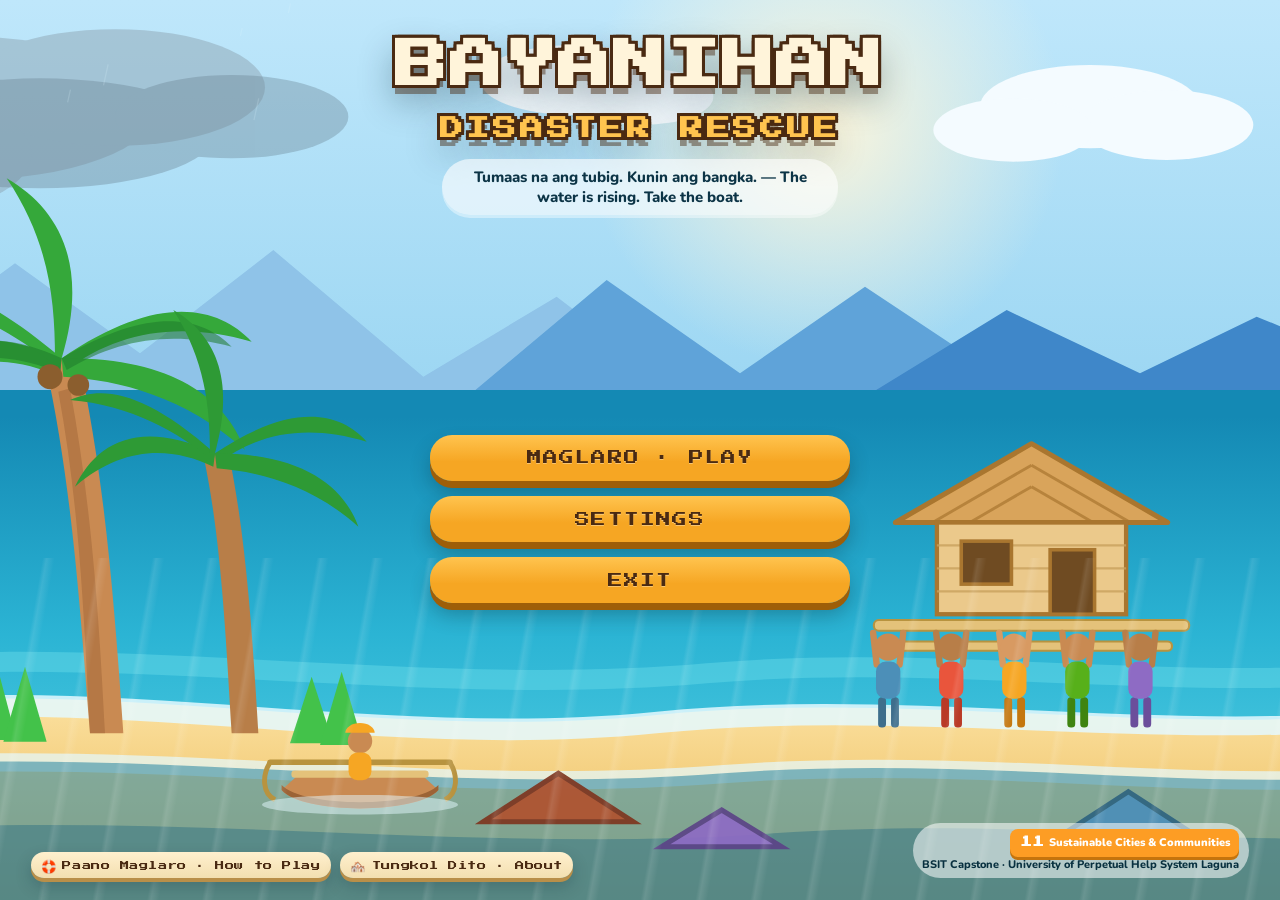
==== commit 210a2543: "Fix boat wedging and unreachable rescues; balance to the 2-4 minute target The previous commit shipp" ====
--- a/index.html
+++ b/index.html
@@ -88,8 +88,9 @@
       <path fill="#5FD6E6" opacity=".55" d="M0 792 C 340 758, 700 826, 1040 796 C 1340 770, 1640 826, 1920 788 L1920 812 C 1640 850, 1340 794, 1040 820 C 700 850, 340 782, 0 816 Z"/>
 
       <!-- floodwater lapping over the sand: the barangay is going under -->
-      <path fill="#3E92A8" opacity=".42" d="M0 928 C 360 898, 700 962, 1060 934 C 1380 910, 1660 964, 1920 930 L1920 1080 L0 1080 Z"/>
-      <path fill="#2A6E80" opacity=".3"  d="M0 998 C 400 970, 760 1026, 1120 1000 C 1440 978, 1680 1024, 1920 998 L1920 1080 L0 1080 Z"/>
+      <path fill="#E4FAFF" opacity=".7"  d="M0 912 C 360 882, 700 946, 1060 918 C 1380 894, 1660 948, 1920 914 L1920 936 C 1660 970, 1380 916, 1060 940 C 700 968, 360 904, 0 934 Z"/>
+      <path fill="#3E92A8" opacity=".62" d="M0 922 C 360 892, 700 956, 1060 928 C 1380 904, 1660 958, 1920 924 L1920 1080 L0 1080 Z"/>
+      <path fill="#2A6E80" opacity=".46" d="M0 998 C 400 970, 760 1026, 1120 1000 C 1440 978, 1680 1024, 1920 998 L1920 1080 L0 1080 Z"/>
 
       <!-- ============ PALMS + FOLIAGE, UPPER LEFT ============ -->
       <g>
@@ -129,7 +130,7 @@
       </g>
 
       <!-- ============ BAHAY KUBO CARRIED BY VILLAGERS, UPPER RIGHT ============ -->
-      <g transform="translate(1236 300) scale(1.12)">
+      <g transform="translate(1232 498) scale(0.86)">
         <!-- roof -->
         <path d="M40 150 L230 40 L420 150 Z" fill="#D9A45B"/>
         <path d="M40 150 L230 40 L420 150 Z" fill="none" stroke="#A9762F" stroke-width="7" stroke-linejoin="round"/>
@@ -153,38 +154,55 @@
         <rect x="10" y="286" width="440" height="15" rx="7" fill="none" stroke="#B8933F" stroke-width="3"/>
         <rect x="34" y="316" width="392" height="13" rx="6" fill="#E4C27A"/>
         <rect x="34" y="316" width="392" height="13" rx="6" fill="none" stroke="#B8933F" stroke-width="3"/>
-        <!-- villagers: heads, bodies, legs -->
+        <!-- villagers, arms raised to the poles. Arms are drawn first and set
+             wide of the head so the group reads as carrying the house rather
+             than standing behind a railing. -->
         <g>
-          <g transform="translate(30 300)">
-            <circle cx="0" cy="6" r="19" fill="#C98A52"/><rect x="-17" y="26" width="34" height="52" rx="14" fill="#4C8FB8"/>
+          <g transform="translate(30 318)">
+            <g stroke="#C98A52" stroke-width="9" stroke-linecap="round">
+              <path d="M-16 30 L-21 -14"/><path d="M16 30 L21 -14"/>
+            </g>
             <rect x="-14" y="76" width="11" height="42" rx="5" fill="#3E6E8C"/><rect x="4" y="76" width="11" height="42" rx="5" fill="#3E6E8C"/>
+            <rect x="-17" y="26" width="34" height="52" rx="14" fill="#4C8FB8"/>
+            <circle cx="0" cy="6" r="19" fill="#C98A52"/>
           </g>
-          <g transform="translate(118 306)">
-            <circle cx="0" cy="6" r="19" fill="#B87E48"/><rect x="-17" y="26" width="34" height="52" rx="14" fill="#E9553C"/>
+          <g transform="translate(118 318)">
+            <g stroke="#B87E48" stroke-width="9" stroke-linecap="round">
+              <path d="M-16 30 L-21 -14"/><path d="M16 30 L21 -14"/>
+            </g>
             <rect x="-14" y="76" width="11" height="42" rx="5" fill="#B93A26"/><rect x="4" y="76" width="11" height="42" rx="5" fill="#B93A26"/>
+            <rect x="-17" y="26" width="34" height="52" rx="14" fill="#E9553C"/>
+            <circle cx="0" cy="6" r="19" fill="#B87E48"/>
           </g>
-          <g transform="translate(206 300)">
-            <circle cx="0" cy="6" r="19" fill="#D89A62"/><rect x="-17" y="26" width="34" height="52" rx="14" fill="#F6A623"/>
+          <g transform="translate(206 318)">
+            <g stroke="#D89A62" stroke-width="9" stroke-linecap="round">
+              <path d="M-16 30 L-21 -14"/><path d="M16 30 L21 -14"/>
+            </g>
             <rect x="-14" y="76" width="11" height="42" rx="5" fill="#C4770F"/><rect x="4" y="76" width="11" height="42" rx="5" fill="#C4770F"/>
+            <rect x="-17" y="26" width="34" height="52" rx="14" fill="#F6A623"/>
+            <circle cx="0" cy="6" r="19" fill="#D89A62"/>
           </g>
-          <g transform="translate(294 306)">
-            <circle cx="0" cy="6" r="19" fill="#C98A52"/><rect x="-17" y="26" width="34" height="52" rx="14" fill="#57B01A"/>
+          <g transform="translate(294 318)">
+            <g stroke="#C98A52" stroke-width="9" stroke-linecap="round">
+              <path d="M-16 30 L-21 -14"/><path d="M16 30 L21 -14"/>
+            </g>
             <rect x="-14" y="76" width="11" height="42" rx="5" fill="#3F8410"/><rect x="4" y="76" width="11" height="42" rx="5" fill="#3F8410"/>
+            <rect x="-17" y="26" width="34" height="52" rx="14" fill="#57B01A"/>
+            <circle cx="0" cy="6" r="19" fill="#C98A52"/>
           </g>
-          <g transform="translate(382 300)">
-            <circle cx="0" cy="6" r="19" fill="#B87E48"/><rect x="-17" y="26" width="34" height="52" rx="14" fill="#8E6BC4"/>
+          <g transform="translate(382 318)">
+            <g stroke="#B87E48" stroke-width="9" stroke-linecap="round">
+              <path d="M-16 30 L-21 -14"/><path d="M16 30 L21 -14"/>
+            </g>
             <rect x="-14" y="76" width="11" height="42" rx="5" fill="#6B4E9B"/><rect x="4" y="76" width="11" height="42" rx="5" fill="#6B4E9B"/>
+            <rect x="-17" y="26" width="34" height="52" rx="14" fill="#8E6BC4"/>
+            <circle cx="0" cy="6" r="19" fill="#B87E48"/>
           </g>
         </g>
-        <!-- raised arms holding the poles -->
-        <g stroke="#C98A52" stroke-width="11" stroke-linecap="round">
-          <path d="M30 316 L30 296"/><path d="M118 322 L118 302"/>
-          <path d="M206 316 L206 296"/><path d="M294 322 L294 302"/><path d="M382 316 L382 296"/>
-        </g>
       </g>
 
       <!-- ============ A BANGKA ON THE WATER ============ -->
-      <g transform="translate(700 754) scale(1.05)">
+      <g transform="translate(624 948) scale(0.98)">
         <path d="M-96 0 C -70 30, 70 30, 96 0 L 76 -18 L -76 -18 Z" fill="#C98A52"/>
         <path d="M-96 0 C -70 30, 70 30, 96 0 L 96 -6 C 70 22, -70 22, -96 -6 Z" fill="#9C6335"/>
         <rect x="-84" y="-24" width="168" height="9" rx="4" fill="#E4C27A"/>
@@ -201,12 +219,14 @@
         <ellipse cx="0" cy="18" rx="120" ry="12" fill="#E4FAFF" opacity=".5"/>
       </g>
 
-      <!-- rooftops just breaking the flood line, far right -->
-      <g opacity=".9">
-        <path d="M1560 950 L1650 892 L1740 950 Z" fill="#B0522F"/>
-        <path d="M1560 950 L1650 892 L1740 950 Z" fill="none" stroke="#7E3620" stroke-width="6"/>
-        <path d="M1748 972 L1820 928 L1892 972 Z" fill="#8E6BC4"/>
-        <path d="M1748 972 L1820 928 L1892 972 Z" fill="none" stroke="#5C4487" stroke-width="6"/>
+      <!-- neighbours' rooftops just breaking the flood line -->
+      <g opacity=".92">
+        <path d="M772 986 L862 928 L952 986 Z" fill="#B0522F"/>
+        <path d="M772 986 L862 928 L952 986 Z" fill="none" stroke="#7E3620" stroke-width="6"/>
+        <path d="M986 1016 L1058 972 L1130 1016 Z" fill="#8E6BC4"/>
+        <path d="M986 1016 L1058 972 L1130 1016 Z" fill="none" stroke="#5C4487" stroke-width="6"/>
+        <path d="M1466 1002 L1546 950 L1626 1002 Z" fill="#4C8FB8"/>
+        <path d="M1466 1002 L1546 950 L1626 1002 Z" fill="none" stroke="#2F6480" stroke-width="6"/>
       </g>
     </svg>
 
@@ -248,7 +268,7 @@
 <section class="screen" id="screen-missions" aria-label="Mission select">
   <div class="sheet">
     <div class="sheet__bar">
-      <button class="br-btn br-btn--ghost br-btn--sm" type="button" data-goto="title">← Menu</button>
+      <button class="br-btn br-btn--ghost br-btn--sm" type="button" data-goto="title"><span class="ar">&#8592;</span> Menu</button>
       <div class="grow">
         <h2 class="section-title">Piliin ang Misyon · Choose a Mission</h2>
         <p class="section-sub">Three calls from the barangay, played in order. Each one hands you a boat and a very short window.</p>
@@ -265,7 +285,7 @@
 <section class="screen" id="screen-prep" aria-label="Preparation phase">
   <div class="sheet">
     <div class="sheet__bar">
-      <button class="br-btn br-btn--ghost br-btn--sm" type="button" data-goto="missions">← Missions</button>
+      <button class="br-btn br-btn--ghost br-btn--sm" type="button" data-goto="missions"><span class="ar">&#8592;</span> Missions</button>
       <div class="grow">
         <h2 class="section-title">Paghahanda · Pack the Boat</h2>
         <p class="section-sub" id="prepSub">Every slot you fill is a slot you cannot fill with something else. Pack badly and the mission will show you why.</p>
@@ -292,7 +312,7 @@
         <div class="prep-actions">
           <button class="br-btn br-btn--sm br-btn--ghost" type="button" id="btnSuggest">Suggested Pack</button>
           <button class="br-btn br-btn--sm br-btn--ghost" type="button" id="btnClearPack">Clear</button>
-          <button class="br-btn br-btn--green" type="button" id="btnLaunch">Ilunsad · Launch →</button>
+          <button class="br-btn br-btn--green" type="button" id="btnLaunch">Ilunsad · Launch <span class="ar">&#8594;</span></button>
         </div>
       </aside>
     </div>
@@ -390,7 +410,7 @@
       <div class="report-actions">
         <button class="br-btn br-btn--ghost" type="button" id="repMenu">Menu</button>
         <button class="br-btn" type="button" id="repRetry">Ulitin · Retry</button>
-        <button class="br-btn br-btn--green" type="button" id="repNext">Susunod · Next Mission →</button>
+        <button class="br-btn br-btn--green" type="button" id="repNext">Susunod · Next Mission <span class="ar">&#8594;</span></button>
       </div>
     </div>
   </div>
@@ -599,7 +619,7 @@
     </div>
     <footer class="floater__foot">
       <button class="br-btn br-btn--sm br-btn--ghost" type="button" data-floater-close>Close</button>
-      <button class="br-btn br-btn--sm br-btn--green" type="button" id="howPlay">Play →</button>
+      <button class="br-btn br-btn--sm br-btn--green" type="button" id="howPlay">Play <span class="ar">&#8594;</span></button>
     </footer>
   </div>
 </div>
--- a/css/styles.css
+++ b/css/styles.css
@@ -353,6 +353,10 @@
 /* =====================================================================
    Shared bilingual label block
    ===================================================================== */
+/* Press Start 2P carries no arrow glyphs, so an inline ← or → falls back to a
+   broken box. Render arrows in the body face instead. */
+.ar { font-family:var(--font-body); font-weight:900; }
+
 .bi { line-height:1.35; }
 .bi b   { display:block; font-family:var(--font-display); font-size:.78em; letter-spacing:.04em; }
 .bi span{ display:block; font-size:.82em; opacity:.72; font-weight:700; }
--- a/css/screens.css
+++ b/css/screens.css
@@ -407,6 +407,7 @@
 .hotbar { display:flex; gap:8px; pointer-events:auto; }
 .hot {
   position:relative; width:56px; height:60px; border-radius:12px;
+  overflow:visible;
   background:rgba(14,30,40,.78);
   box-shadow:0 0 0 2px rgba(255,255,255,.16);
   display:flex; flex-direction:column; align-items:center; justify-content:center; gap:2px;
@@ -414,7 +415,7 @@
   -webkit-tap-highlight-color:transparent;
 }
 .hot canvas { width:34px; height:34px; }
-.hot__key { font-family:var(--font-display); font-size:7px; color:#FFD48A; }
+.hot__key { font-family:var(--font-display); font-size:9px; color:#FFD48A; line-height:1; }
 .hot__badge {
   position:absolute; top:-6px; right:-6px;
   font-family:var(--font-display); font-size:7px;
